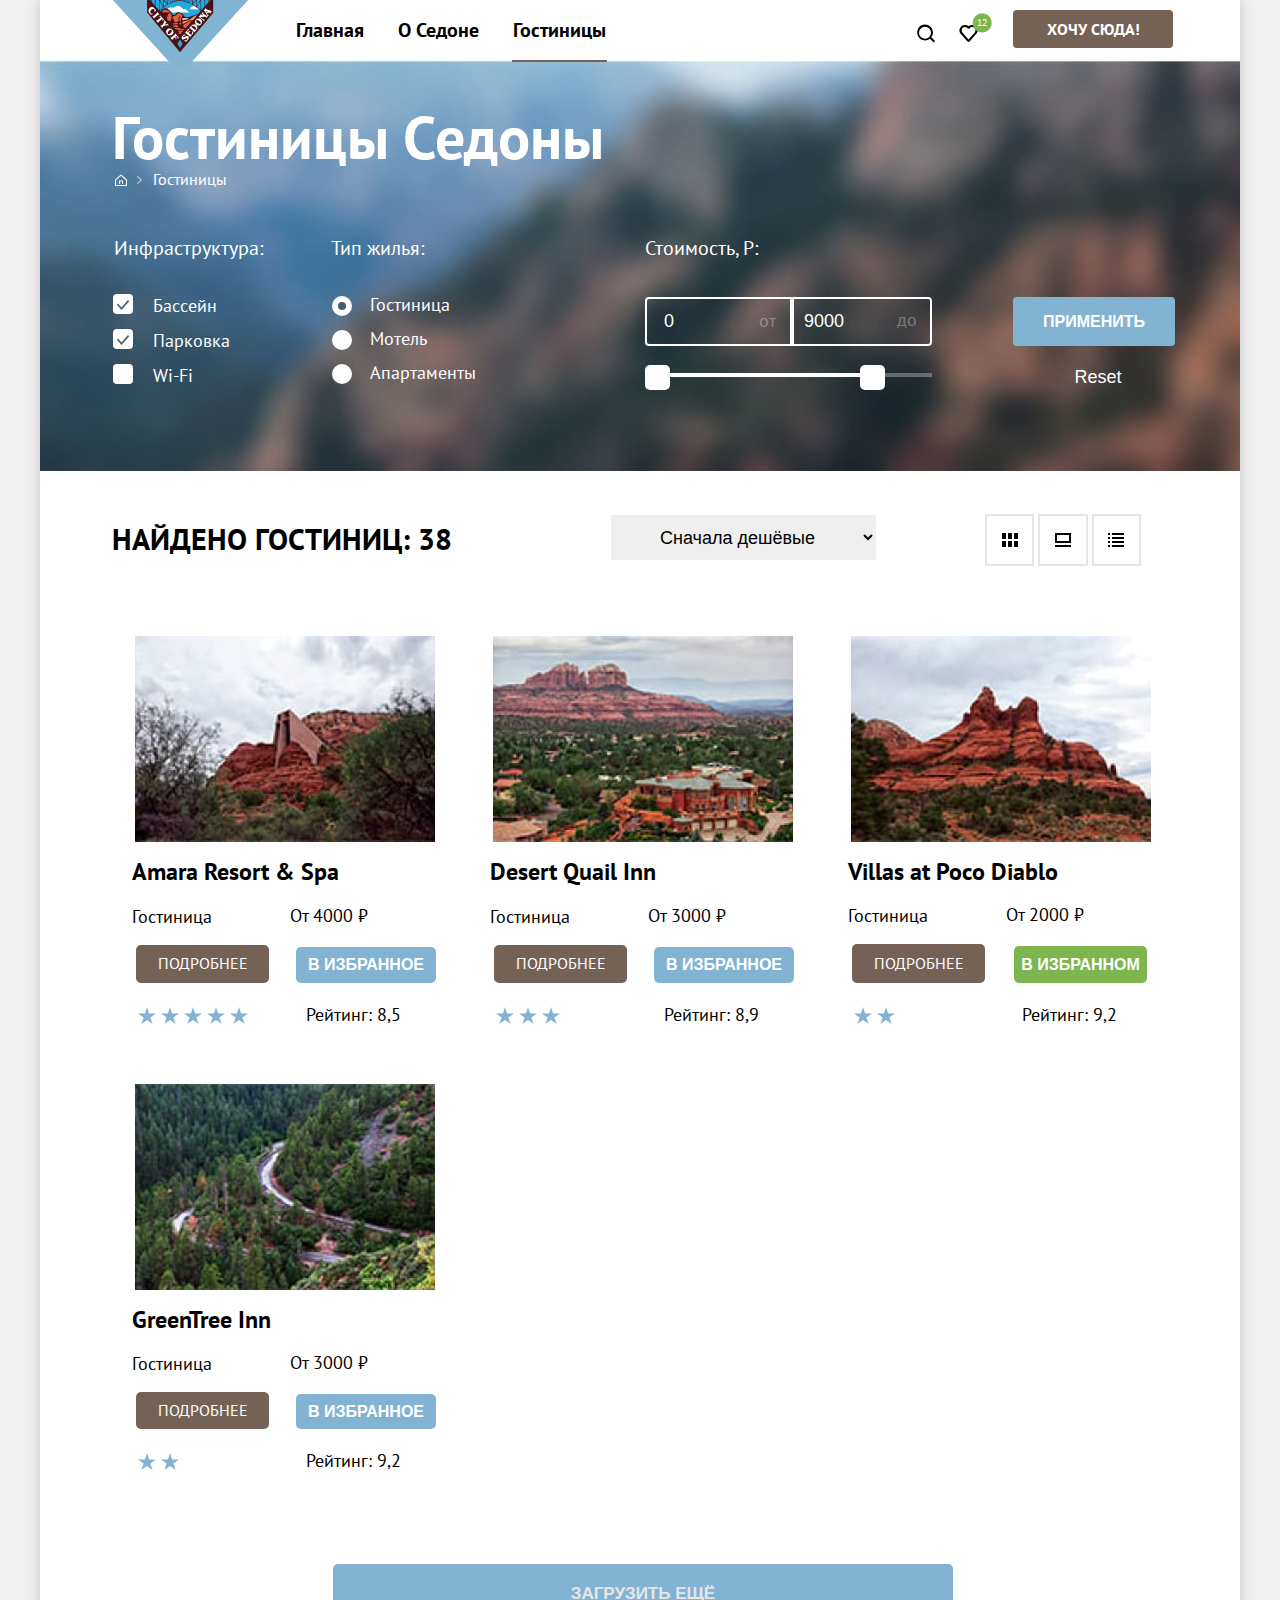
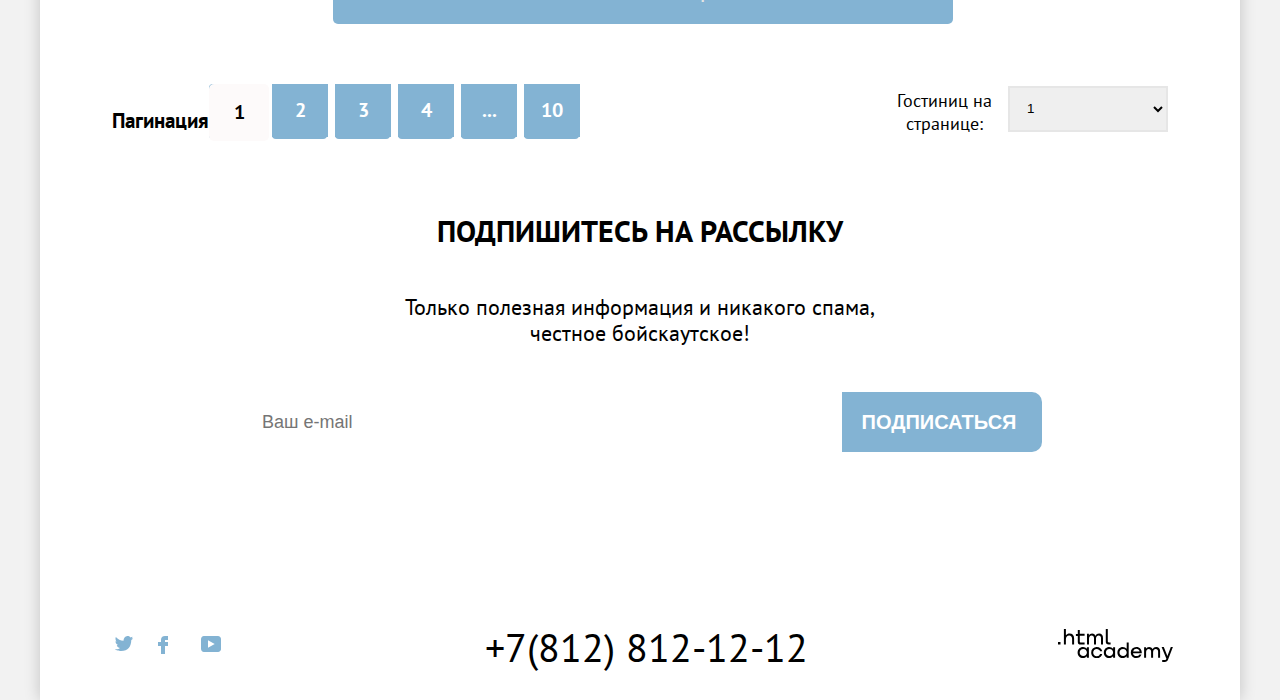
==== catalog.html @ 468e7a57 "Подготовка к здаче" ====
<!DOCTYPE html>
<html lang="ru">
    <head>
        <meta charset="utf-8">
        <title>
            Город Sedona
        </title>
        <link rel="stylesheet" href="./styles/styles.css">
        <link rel="shortcut icon" type="image/png" href="favicon.svg"/>
    </head>
<body>
    <div class="wrapper shadow-wrapper"> 
    
        <header class="page-header">
            <nav class="navigation">
  
                <a class="navigation-logo-link" href="index.html">  
                <img class="navigation-logo-sedona" src="./images/logo-sedona.svg" width="139" height="70" alt="Логотип города Седона" >   
                 </a>
   

                <ul class="navigation-list">
                    <li class="navigation-item ">
                        <a class="navigation-link " href="index.html">Главная</a>
                    </li> 
                    <li class="navigation-item ">  
                         <a class="navigation-link" href="about-sedona.html">О Седоне</a>
                    </li>
                     <li class="navigation-item">
                            <a class="navigation-link current-link" >Гостиницы</a>
                    </li>
                    
                </ul>
                <ul class="navigation-list user-list">
                    <li class="navigation-item user-item">
                        <a class="navigation-link user-link" href="#"><span class="visually-hidden">Поиск</span> <svg class="navigation-icon" width="20" height="19" fill="none" xmlns="http://www.w3.org/2000/svg"><path d="m19 17-3.7-3.7A8 8 0 0 0 17 8.4a8 8 0 0 0-8-8 8 8 0 1 0 5 14.4l3.6 3.8L19 17ZM9 14.7a6 6 0 0 1-6-6 6 6 0 0 1 12 0 6 6 0 0 1-6 6Z" /></svg></a>
                     </li>
                     <li class="navigation-item user-item">
                         <a class="navigation-link user-link" href="#"><span class="visually-hidden">Лайки</span><svg class="navigation-icon" width="19" height="17" fill="none" xmlns="http://www.w3.org/2000/svg"><path d="M9.4 17a1 1 0 0 1-.8-.4l-7-7.9A5.4 5.4 0 0 1 6 0c1.3 0 2.5.5 3.5 1.3C10.5.5 12 0 13.1 0c3 0 5.5 2.4 5.5 5.4 0 1.3-.5 2.5-1.3 3.4l-7 7.9c-.3.2-.5.3-.9.3Zm-6-9.5 6.1 6.9 6.3-7c.5-.5.7-1.2.7-2 0-1.8-1.5-3.3-3.3-3.3-1 0-2 .5-2.8 1.3-.3.3-.6.4-.9.4-.3 0-.6-.2-.8-.4A3.7 3.7 0 0 0 6 2.1a3.3 3.3 0 0 0-3.3 3.3c0 .9.3 1.6.7 2.1Z" /></svg> 
                         <sup class="likes-circle">12</sup></a>
                      </li>
                        <li class="navigation-item user-item">
                        <a class="navigation-link button-header" href="">ХОЧУ СЮДА!</a>
                      </li>
            </ul>
        </nav>
    </header> 
            <main class="main-inner"> 
                                   
<header class="inner-header">
            <div class="catalog-wrapper">
                    <h2 class="hotels-sedona-title">
                            Гостиницы Седоны
                        </h2>  
                        <ul class="breadcrumps">
                                <li class="breadcrumps-item" tabindex="1">
                                    <a class="breadcrumps-home" href="index.html"><svg width="12" height="12" viewBox="0 0 12 12" fill="none" xmlns="http://www.w3.org/2000/svg">
                                        <path d="M6 0.300049L0 5.80005V12H12V5.80005L6 0.300049ZM11 11H1V6.20005L6 1.70005L11 6.20005V11Z" fill="white"/>
                                        <path d="M4 10H5V7.5H7V10H8V6.5H4V10Z" fill="white"/>
                                        </svg>
                                        <span class="arrow"></span>
                                    </a> 
                                    
                                </li> 

                                <li class="breadcrumps-item" tabindex="1">
                                    <a class="breadcrumps-link">Гостиницы</a> 
                                    <span class="arrow"></span>   
                                 </li>
                        </ul>
                         <form class="hotels-filter" action="https://echo.htmlacademy.ru/" method="get">
                            <fieldset class="hotels-filter-group">   
                                 <legend class="filter-infrastructure"> Инфраструктура:</legend>   
                                    <ul class="services-list-1">                     
                                         <li class="services-item">                           
                                            <label class="infrastructure">
                                                <input class="visually-hidden control-input" type="checkbox" name="pool" checked>
                                                <span class="control-mark" tabindex="1"></span>
                                                <span class="hotel-type-group" >Бассейн</span> 
                                            </label>
                                        </li>
                                        <li class="services-item">
                                            <label class="infrastructure">
                                                 <input class="visually-hidden control-input" type="checkbox" name="parking"  checked>
                                                 <span class="control-mark" tabindex="1"></span>
                                                 <span class="hotel-type-group">Парковка</span> 
                                            </label>
                                        </li>
                                        <li class="services-item">
                                            <label class="infrastructure">
                                                 <input class="visually-hidden control-input" type="checkbox" name="internet ">
                                                 <span class="control-mark" tabindex="1"></span>
                                                 <span class="hotel-type-group">Wi-Fi</span>  
                                            </label>
                                        </li>
                                    </ul>
                            </fieldset>  
                            <fieldset class="hotels-filter-group radio-filters-group"> 
                                <legend class="filter-infrastructure radio-infrastukture">
                                        Тип жилья:
                                </legend> 
                                    <ul class="services-list-1">  
                                        <li class="services-item radio-item">
                                            <label class="infrastructure">
                                                <input class="visually-hidden control-input" type="radio" name="hotels" value="hotel" checked>
                                                <span class="control-mark-radio" tabindex="0"></span>
                                                <span class="hotel-type-group radio-group">Гостиница</span> 
                                            </label>
                                        </li>
                                        <li class="services-item radio-item">
                                            <label class="infrastructure">
                                                <input class="visually-hidden control-input" type="radio" name="hotels" value="motel">
                                                <span class="control-mark-radio" tabindex="0"></span>
                                                <span class="hotel-type-group radio-group">Мотель</span>  
                                            </label>
                                        </li>
                                        <li class="services-item radio-item">
                                            <label class="infrastructure">
                                                <input class="visually-hidden control-input" type="radio" name="hotels" value="appartment">
                                                <span class="control-mark-radio" tabindex="0"></span>
                                                <span class="hotel-type-group radio-group">Апартаменты</span> 
                                            </label>
                                        </li>
                    
                                    </ul>
                            </fieldset>        
                            <fieldset class="hotels-filter-group hotels-filter-group-2">
                                <legend class="filter-infrastructure price-filter">Стоимость, Р:</legend> 
                                <div class="range">  
                                <span class="place-min">от</span>
                                <div class="range-wrapper-inputs">
                                  <label class="catalog-filter-label">
                                     <input class="range-input min-range" type="number" value="0" name="min-price">      
                                  </label>
                                  <label class="catalog-filter-label">
                                    <input class="range-input max-range" type="number" value="9000" name="max-price" >
                                    <span class="place-max">до</span>
                                </label>
                                </div>
                                 <div class="range-scale">
                                <div class="range-bar">
                                  <button class="range-toggle toggle-min">   
                                  </button>
                                  <button class="range-toggle toggle-max">       
                                    </button>
                                </div>
                              </div> 
                            </div>
                             </fieldset>  
                                <div class="service-buttons">       
                                    <input class="form-button" type="button" value="Применить" >
                                    <input class="reset-button"  type="reset">
                                </div>
                        </form>
</header> 
<div class="catalog-wrapper">             
                    <section class="hotels-list"> 
                        <h2 class="visually-hidden">Список гостиниц Седоны</h2>              
                    <div class="hotels-searching">
                              <p class="searching-resulst"> Найдено гостиниц: 38</p>  
                    </div>
                        <div class="hotels-price-selector">
                        <select class="price-selector" >
                        <option value="price cheap">Сначала дешёвые</option>
                        <option value="price popular">Сначала популярные</option>
                        <option value="price expensive">Сначала дорогие</option>
                         </select>
                        </div>
                        
                         <ul class="hotels-icon">
                        <li class="searching-buttons-hotels hotels-cards-position"><a href="#" class="hotels-search-links">
                            <svg class="svg-hotels" width="16" height="14" fill="none" xmlns="http://www.w3.org/2000/svg"><path d="M4 0H0v6h4V0ZM16 0h-4v6h4V0ZM10 0H6v6h4V0ZM4 8H0v6h4V8ZM16 8h-4v6h4V8ZM10 8H6v6h4V8Z" fill="#000"/></svg>
                            <span class="visually-hidden">Показать список</span>
                        </a>
                    </li>
                    <li class="searching-buttons-hotels hotels-cards-position">
                        <a class="hotels-search-links" href="#">
                            <svg class="svg-hotels" width="16" height="14" fill="none" xmlns="http://www.w3.org/2000/svg"><path d="M16 12H0v2h16v-2ZM14 2v6H2V2h12Zm2-2H0v10h16V0Z" fill="#000"/></svg>
                            <span class="visually-hidden">Показать список</span>
                        </a>
                    </li>
                    <li class="searching-buttons-hotels hotels-cards-position">
                        <a class="hotels-search-links" href="#">
                            <svg class="svg-hotels"  width="16" height="14" fill="none" xmlns="http://www.w3.org/2000/svg"><path d="M2 0H0v2h2V0ZM16 0H4v2h12V0ZM2 4H0v2h2V4ZM16 4H4v2h12V4ZM2 8H0v2h2V8ZM16 8H4v2h12V8ZM2 12H0v2h2v-2ZM16 12H4v2h12v-2Z" fill="#000" /></svg>  
                            <span class="visually-hidden">Показать карточки</span>
                        </a>
                    </li>
                    </ul>
               
                </section>
            
                          <!--КАРТОЧКИ ГОСТИНИЦ-->
                        <section class="catalog-hotels">
                            <ul class="catalog-cards">
                                <li class="housing-card-item"> <a class="housing-card-link" href="hotel.html">
                                        <img class="house-card-image" src="./images/AmaraResort.jpg" alt="Местность Amara Resort." width="300" height="206">
                                        <h3 class="house-card-title">Amara Resort & Spa</h3> </a>       
                                        <p class="hotel-item">Гостиница </p>
                                        <p class="hotel-price">От 4000 ₽</p>
                                    
                                        <a class="buttons buttons-warm hotels-button" href="#">Подробнее</a>
                                        <button class="buttons button-coldlight card-buttons" name="buton"><span class="active-button">В избранное</span></button>
                                      
                                                               
                                        <div class="star-block">
                                            <img class="stars" src="images/Star.svg" alt="рейтинг">
                                            <img class="stars" src="images/Star.svg" alt="рейтинг">
                                            <img class="stars" src="images/Star.svg" alt="рейтинг">
                                            <img class="stars" src="images/Star.svg" alt="рейтинг">
                                            <img class="stars" src="images/Star.svg" alt="рейтинг">
                                        </div>                                   
                                        <p class="hotel-reit">Рейтинг: 8,5</p> 
                                    
                                </li>                  
                                <li class="housing-card-item"> <a class="housing-card-link" href="hotel.html">
                                        <img class="house-card-image" src="./images/DesertQualiInn.jpg" alt="Ранорамный вид Desert Quali Inn." width="300" height="206">
                                        <h3 class="house-card-title">Desert Quail Inn</h3> </a>           
                                        
                                        <p class="hotel-item">Гостиница </p>
                                        <p class="hotel-price">От 3000 ₽</p>
                                    
                                        <a class="buttons buttons-warm hotels-button" href="#">Подробнее</a>
                                        <button class="buttons button-coldlight card-buttons" name="buton"><span class="active-button">В избранное</span></button>
                                                    
                                    
                                    <div class="star-block">
                                        <img class="stars" src="images/Star.svg" alt="рейтинг">
                                        <img class="stars" src="images/Star.svg" alt="рейтинг">
                                        <img class="stars" src="images/Star.svg" alt="рейтинг"> 
                                    </div>                    
                                    <p class="hotel-reit">Рейтинг: 8,9</p> 
                                                                        
                                </li>                 
                                <li class="housing-card-item"> <a class="housing-card-link" href="hotel.html">
                                        <img class="house-card-image" src="./images/VillasatPocoDiablo.jpg" alt="Фото Villas at Poco Diablo." width="300" height="206">
                                        <h3 class="house-card-title">Villas at Poco Diablo</h3>   </a>                
                                        <p class="hotel-item">Гостиница </p>
                                        <p class="hotel-price">От 2000 ₽</p>
                                    
                                        <a class="buttons buttons-warm hotels-button" href="#">Подробнее</a>
                                        <button class="buttons green-buttos" name="buton"><span class="active-button">В избранном</span></button>
                                                
                                    <div class="star-block">
                                    
                                        <img class="stars" src="images/Star.svg" alt="рейтинг">
                                        <img class="stars" src="images/Star.svg" alt="рейтинг"> 
                                    </div>
                                           <p class="hotel-reit">Рейтинг: 9,2</p> 
                                    
                                </li>
                                <li class="housing-card-item"> <a class="housing-card-link" href="hotel.html">
                                    <img class="house-card-image" src="./images/GreenTreeInn.jpg" alt="Фото Villas at Poco Diablo." width="300" height="206">
                                    <h3 class="house-card-title">GreenTree Inn</h3>   </a>                
                                    <p class="hotel-item">Гостиница </p>
                                        <p class="hotel-price">От 3000 ₽</p>
                                
                                    <a class="buttons buttons-warm hotels-button" href="#">Подробнее</a>
                                    <button class="buttons button-coldlight card-buttons" name="buton"><span class="active-button">В избранное</span></button>
                                            
                               
                                <div class="star-block">
                                    <img class="stars" src="images/Star.svg" alt="рейтинг">
                                    <img class="stars" src="images/Star.svg" alt="рейтинг"> 
                                </div>
                                <p class="hotel-reit">Рейтинг: 9,2</p> 
                               
                            </li>
                                
                            </ul>               
                                    <button class="button-coldlight buttons pagination-show-more" type="button">ЗАГРУЗИТЬ ЕЩЁ</button>
                        </section> 
            
                            <section class="paginnation-item ">
                               <h3 class="visually hidden">Пагинация</h3> 
                                <ul class="pagination-pages">
                                    
                                    <li class="pagination-item">
                                        <a class="pagination-link  buttons pagination-current"><span class="pagination-numbers">1</span></a>
                                    </li>
                                    <li class="pagination-item">
                                        <a class="buttons pagination-buttons pagination-link" href="#"><span class="pagination-numbers">2</span></a>
                                    </li>
                                    <li class="pagination-item">
                                        <a class=" buttons pagination-buttons pagination-link" href="#"><span class="pagination-numbers">3</span></a>
                                    </li>
                                    <li class="pagination-item">
                                        <a class=" buttons pagination-buttons pagination-link" href="#"><span class="pagination-numbers">4</span></a>
                                    </li>
                                    <li class="pagination-item">
                                        <a class=" buttons pagination-buttons pagination-link" href="#"><span class="pagination-numbers">...</span></a>
                                    </li>
                                   
                                    <li class="pagination-item">
                                        <a class=" buttons pagination-buttons pagination-link" href="#"><span class="pagination-numbers">10</span></a>
                                    </li>
        
                                </ul> 
                           
                                <div class="pagenations-hotels-onpage ">
                                    <p class="pagenation-hotels-list">Гостиниц на странице:</p>
                                </div>
                                <div class="pagination-options">
                                    <select class="pagination-hotels">
                                        <option>1</option>
                                        <option>2</option>
                                        <option>3</option>
                                        <option>4</option>
                                    </select>
                                </div>
                            
                            </section>        
                            <section class="second-sub">
                                <h3 class="visually-hidden">Переключатель страниц</h3>
                                <p class="second-sub-title">ПОДПИШИТЕСЬ НА РАССЫЛКУ</p>
                                <p class="sedona-description-info">Только полезная информация и никакого спама,<br>честное бойскаутское!</p>
                                <form class="subscribtion-form" action="https://echo.htmlacademy.ru/" method="post">
                                <input class="mail-form" type="email" placeholder="Ваш e-mail" required>
                                <input class="  button-coldlight subscribe-button" type="submit" value="Подписаться">
                                </form>
                            </section>
</div>                
</main>
 <footer class="page-footer">
                <ul class="social-list">
                    <li class="social-item">
                        <a class="social-link" href="https://twitter.com/htmlacademy">
                            <svg class="social" width="18" height="15" fill="none" xmlns="http://www.w3.org/2000/svg"><path d="M11.6.2c1.8-.5 3.2.3 3.8 1.2l2.1-.7c0 .9-.6 1.5-.9 1.8.7.1 1.4-.6 1.4-.6a3 3 0 0 1-1.7 2C16.1 10.7 13 15.1 5.7 15h-.5c-.4 0-4.4-.5-5.2-1.9 2.4.2 4.1-.4 5-1.2-1-.3-2.9-.4-3.2-2.9.4.1.6.2 1.3.1C1.8 8.3.4 7.5.5 5.3c.3.3 1.1.5 1.4.5C1.1 5.6-.2 2.5.9.9a11 11 0 0 0 7.6 3.8C8.7 2.3 9.7.8 11.6.2Z" /></svg>
                         </a>
                    </li>
                    <li class="social-item"> 
                        <a class="social-link" href="https://www.facebook.com/htmlacademy">
                            <svg class="social" width="10" height="18" fill="none" xmlns="http://www.w3.org/2000/svg"><path d="M7 0a4 4 0 0 0-4 4v2H0v4h3v8h4v-8h3V6H7V4h3V0H7Z" /></svg>
                        </a>
                    </li>
                    <li class="social-item">
                        <a class="social-link" href="https://www.youtube.com/htmlacademy">
                            <svg class="social" width="20" height="16" fill="none" xmlns="http://www.w3.org/2000/svg"><g clip-path="url(#a)"><path d="M17 0H2.9C1.2 0 0 1.5 0 3.2v9.5C0 14.5 1.2 16 2.9 16h14.3c1.5 0 2.9-1.5 2.9-3.2V3.2C19.9 1.5 18.7 0 17 0ZM7 11.8V4.2L13.7 8 7 11.8Z" /></g><defs><clipPath id="a"><path fill="#fff" d="M0 0h20v16H0z"/></clipPath></defs></svg>
                        </a>
                    </li>
                    </ul> 
                <h2 class="phone"><a class="phone" href="tel:7(812)8121212" >+7(812) 812-12-12</a></h2>
                <p class="logo-acadamy" tabindex="0"><svg class="htmlAcademy-logo" width="115" height="34" fill="none" xmlns="http://www.w3.org/2000/svg"><path d="M0 12.9v2.6h2.5v-2.6H0ZM11.6 4.5c-1.6 0-2.8.7-3.6 1.7h-.1V0h-2v15.5h2v-5.3c0-2.1 1.3-3.6 3.3-3.6 1.8 0 2.9 1.4 2.9 3.2v5.7h2V9.4c.1-3-1.8-4.9-4.5-4.9ZM26.6 4.8h-4.8V1.1h-2v3.8h-1.9v2h1.9v6c0 1.7 1 2.7 2.7 2.7h4.1v-2h-3.7c-.7 0-1.1-.4-1.1-1.1V6.8h4.8v-2ZM41.1 4.6c-1.6 0-2.9.8-3.5 2.1h-.1a3.7 3.7 0 0 0-3.4-2.1c-1.4 0-2.5.8-3.1 1.8h-.1V4.8H29v10.6h2V10c0-2 1-3.5 2.6-3.5 1.5 0 2.4 1 2.4 2.6v6.3h2V9.8c0-2.4 1.4-3.3 2.6-3.3 1.5 0 2.4 1 2.4 2.6v6.3h2V8.9c.1-2.5-1.4-4.3-3.9-4.3ZM47.8 12.7c0 1.7 1 2.7 2.8 2.7h2v-2h-1.7c-.7 0-1.1-.4-1.1-1.1V0h-2v12.7ZM28.9 19.7a4.9 4.9 0 0 0-3.9-1.8c-3.1 0-5.4 2.3-5.4 5.6s2.3 5.6 5.4 5.6c1.8 0 3-.8 3.8-1.9h.1v1.6h2V18.2h-2v1.5Zm-3.6 7.4a3.5 3.5 0 0 1-3.6-3.6c0-2 1.4-3.6 3.6-3.6s3.6 1.6 3.6 3.6c0 1.9-1.4 3.6-3.6 3.6ZM44.2 22c-.5-2.4-2.6-4.1-5.4-4.1a5.4 5.4 0 0 0-5.6 5.6c0 3.1 2.2 5.6 5.6 5.6 2.8 0 4.9-1.8 5.4-4.2h-2.1a3.4 3.4 0 0 1-3.3 2.3 3.5 3.5 0 0 1-3.6-3.6c0-2 1.4-3.6 3.6-3.6 1.6 0 2.8 1 3.3 2.2h2.1V22ZM55.1 19.7a4.9 4.9 0 0 0-3.9-1.8c-3.1 0-5.4 2.3-5.4 5.6s2.3 5.6 5.4 5.6c1.8 0 3-.8 3.8-1.9h.1v1.6h2V18.2h-2v1.5Zm-3.6 7.4a3.5 3.5 0 0 1-3.6-3.6c0-2 1.4-3.6 3.6-3.6s3.6 1.6 3.6 3.6c0 1.9-1.5 3.6-3.6 3.6ZM68.7 19.8a5 5 0 0 0-3.9-1.9c-3.1 0-5.4 2.3-5.4 5.6s2.2 5.6 5.4 5.6c1.7 0 3-.8 3.8-1.8h.1v1.5h2V13.4h-2v6.4Zm-3.6 7.3a3.5 3.5 0 0 1-3.6-3.6c0-2 1.4-3.6 3.6-3.6s3.6 1.6 3.6 3.6c-.1 2-1.5 3.6-3.6 3.6ZM78.3 17.9a5.4 5.4 0 0 0-5.5 5.6c0 3 2.1 5.6 5.5 5.6 2.5 0 4.5-1.3 5.2-3.6h-2.1c-.5 1-1.6 1.6-3 1.6-1.9 0-3.3-1.3-3.4-2.9h8.8c.2-3.6-2-6.3-5.5-6.3Zm0 1.9c1.7 0 3 1 3.3 2.6h-6.5a3.2 3.2 0 0 1 3.2-2.6ZM98.2 17.9a4 4 0 0 0-3.6 2h-.1c-.6-1.2-1.8-2-3.4-2-1.4 0-2.5.7-3.1 1.8v-1.5h-1.9v10.6h2v-5.4c0-2 1-3.4 2.6-3.5 1.5 0 2.4 1 2.4 2.6v6.3h2v-5.6c0-2.4 1.4-3.3 2.6-3.3 1.5 0 2.4 1 2.4 2.6v6.3h2v-6.5c.1-2.6-1.4-4.4-3.9-4.4ZM109.4 27l-3.6-8.9h-2.2l4.8 11.6c-.3.9-.7 1.2-1.7 1.2h-2.5v2h2.5c1.8 0 2.8-.8 3.5-2.6l4.7-12.2h-2.1l-3.4 8.9Z" /></svg>
                </p>
            </footer>
        </div> 
</body>   
    
</html>
---- styles/styles.css ----
@font-face {
  font-family: "PT Sans";
  font-style: normal;
  font-weight: 400;
  src: url("../fonts/ptsans-400.woff2") format("woff2");
  font-display: swap;
}
@font-face {
  font-family: "PT Sans";
  font-style: normal;
  font-weight: 700;
  src: url("../fonts/ptsans-700.woff2") format("woff2");
  font-display: swap;
}
html {
  height: 100%;
}

body {
  min-width: 1280px;
  display: flex;
  flex-direction: column;
  margin: 0 auto;
  height: 100%;
  font-family: "PT Sans", sans-serif;
  font-style: 400;
  font-size: 18px;
  line-height: 21px;
  text-align: center;
  background-color: #f2f2f2;
}
.visually-hidden {
  position: absolute;
  width: 1px;
  height: 1px;
  margin: -1px;
  padding: 0;
  border: 0;
  clip: rect(0 0 0 0);
  overflow: hidden;
}
.wrapper {
  display: flex;
  max-width: 1200px;
  flex-direction: column;
  margin: 0 auto;
  background-color: #ffffff;
}
.shadow-wrapper {
  box-shadow: 0px 0px 15px rgba(0, 0, 0, 0.2);
}
.index-main {
  flex-grow: 1;
}
.page-header li {
  list-style-type: none;
}
/*========================ШАПКА==============================================*/
.navigation {
  margin: 0;
  padding: 0;
  display: flex;
  font-weight: 700;
  font-size: 20px;
  line-height: 26px;
}

.navigation-list {
  display: flex;
  flex-wrap: wrap;
  margin: 0;
  width: 450px;
  margin-left: 239px;
  padding: 0;
}
.navigation-item {
  margin: 0;
  padding: 0;
  font-weight: 700;
  font-size: 20px;
  line-height: 20px;
}
.navigation-logo-link {
  position: absolute;
  width: 139px;
  margin-left: 0px;
  transform: translate(71px, 3px);
}
.navigation-logo-sedona {
  position: absolute;
  top: -5px;
  left: 0px;
}
.navigation-link {
  position: relative;
  display: block;
  margin: auto;
  color: #000000;
  text-decoration: none;
  padding: 20px 17px 20px 17px;
}
.navigation-link:hover {
  color: #756257;
  border: none;
}
.navigation-link:focus {
  outline: 3px solid #83b3d3;
  border-radius: 4px;
}
.navigation-link:active {
  opacity: 0.3;
}
.user-list {
  width: 310px;
  margin: 0;
  padding: 0;
  margin-left: 180px;
}
.user-item {
  position: relative;
  width: 42px;
}
.user-item:last-child {
  width: 160px;
  padding: 10px 0px 10px 20px;
}
.user-link {
  position: absolute;
  margin: auto;
  line-height: 22px;
  font-weight: 700;
  text-align: center;
  text-decoration: none;
  text-transform: uppercase;
}

.button-header {
  width: 160px;
  padding: 9px 0px;
  margin: 0;
  font-size: 16px;
  line-height: 20px;
  color: rgb(255, 255, 255);
  background-color: #756257;
  border-radius: 4px;
}
.navigation-icon {
  position: absolute;
  top: 26px;
  right: 0;
  bottom: 0;
  left: 0;
  margin: auto;
  fill: #000;
}
.current-link::before {
  position: absolute;
  top: 60px;
  right: 16px;
  left: 16px;
  height: 0px;
  border: 1px solid #756257;
  background-color: #0e0d0c;
  content: "";
}
.button-header:hover {
  color: rgb(255, 255, 255);
  background-color: #615048;
}
.button-header:focus {
  outline: 3px solid #83b3d3;
}
.button-header:active {
  background-color: #615048;
  color: rgba(255, 255, 255, 0.3);
  outline: none;
}
.likes-circle {
  width: 20px;
  height: 20px;
  background-image: url(../images/green-circle.png);
  background-repeat: no-repeat;
  font-size: 10px;
  line-height: 20px;
  font-weight: 400;
  text-align: center;
  color: rgb(255, 255, 255);
  padding: 0;
  margin: 0;
  position: absolute;
  transform: translate(4px, -7px);
}
.navigation-link sup:active {
  opacity: 0.3;
}
.buttons {
  display: flex;
  flex-direction: row;
  align-items: center;
  justify-content: center;
  width: 133px;
  min-height: 37px;
  border-radius: 5px;
  text-decoration: none;
  font-size: 16px;
  line-height: 21px;
  text-transform: uppercase;
  color: rgb(255, 255, 255);
}
.navigation-link:hover .navigation-icon {
  fill: #756257;
}
.navigation-link:active .navigation-icon {
  fill: #756257;
  opacity: 0.3;
}
.buttons:focus {
  outline: 3px solid #83b3d3;
}
.buttons:active {
  background-color: #615048;
  color: rgba(255, 255, 255, 0.3);
  border: none;
}
.buttons-warm {
  background-color: #756257;
}
.button-coldlight {
  border: none;
  background-color: rgba(131, 179, 211, 1);
  color: rgb(0, 0, 0);
}
.button-coldlight:hover {
  background-color: #68a2ca;
}
.button-coldlight:focus {
  border: 3px solid #756257;
  padding: 3px;
}
.cold-light {
  background-color: rgba(131, 179, 211, 0.12);
}
.cold-light12 {
  background-color: rgba(131, 179, 211, 0.2);
}
/*             СТИЛИЗАЦИЯ HEADER                                                */

/*                     СТИЛИЗАЦИЯ MAIN                                       */
/*                   Вступительная картинка WELCOME SEDONA                                            */
.main-logo {
  margin: 0;
  padding: 0;
  height: 485px;
  background: rgb(226, 200, 200);
  background-image: url(../images/background-index.jpg);
  margin-bottom: 65px;
}
.main-logo-title {
  margin: 0;
  padding: 0;
}
.title-logo-sedona {
  padding-top: 55px;
  padding-bottom: 21px;
}

/*             НЕБОЛЬШОЕ ОПИСАНИЕ ГОРОДА                               */
.sedona-description-title {
  min-height: 282px;
  font-size: 30px;
  line-height: 36px;
  text-transform: uppercase;
  font-weight: 700;
  margin-bottom: 40px;
}
/*                      ПРИЧИНЫ ПОЕЗДКИ В ГОРОД(ТЕСТОВОЕ)                 */
.sedona-description-benefits {
  font-size: 22px;
  text-transform: none;
  font-weight: 400;
  margin-bottom: 86px;
}
/*                     РАЗБИВКА НА БЛОКИ(ПРИЧИНЫ ПОЕЗДКИ В СЕДОНУ)     */
.couses {
  height: auto;
}
.sedona-couses {
  display: flex;

  width: 100%;
  margin: 0;
  padding: 0;
  display: flex;
}

/*              Первое декорирование                        */
.sedona-city-couses {
  margin-right: 0;
  width: 100%;
  background-color: #83b3d3;
  background-repeat: no-repeat;
}
.photo-sedona {
  width: 100%;
  height: 384px;
  margin: 0;
  padding: 0;
}
.sedona-city {
  margin: 0;
  padding: 0;
}
/*                       Текстовые вставки N1                            */
.suggestions {
  display: flex;
  justify-content: space-between;
  min-height: 384px;
  margin: 0;
  padding: 0;
}
.suggestions-item {
  width: 400px;
  margin: 0 auto;
  padding: 184px 75px 79px 75px;
  text-decoration: none;
  list-style-type: none;
}
.house-item {
  background-image: url(../images/image-house.svg);
  background-repeat: no-repeat;
  background-position-x: 163px;
  background-position-y: 89px;
}
.food-item {
  background-image: url(../images/image-food.svg);
  background-repeat: no-repeat;
  background-position-x: 163px;
  background-position-y: 89px;
}
.gifts-item {
  background-image: url(../images/image-gifts.svg);
  background-repeat: no-repeat;
  background-position-x: 163px;
  background-position-y: 89px;
}
.suggestions-item-2 {
  padding: 96px 75px 108px 76px;
  margin: 0;
  line-height: px;
}

.sedona-couses-title {
  font-size: 24px;
  line-height: 28px;
  color: rgb(255, 255, 255);
  margin-top: 97px;
  margin-bottom: 30px;
  font-weight: 700;
  text-transform: uppercase;
}

.description-true {
  font-size: 18px;
  line-height: 21px;
  color: rgb(255, 255, 255);
  margin-bottom: 30px;
  font-weight: 400;
}
/*                           Первый список                            */
.first-list {
  margin: 0 auto;
}

.suggestions-image {
  margin: 0;
}
.big-suggestions {
  font-size: 24px;
  line-height: 28px;
  opacity: 10;
  font-weight: 700;
  margin: 0;
  margin-bottom: 18px;
  text-transform: uppercase;
}
.big-suggestions-2 {
  padding: top 0;
}

.suggest-description {
  size: 18px;
  line-height: 21px;
  font-weight: 400;
  margin: 0;
  margin-bottom: 30px;
}
.suggest-description-2 {
  margin-top: 50px;
  color: #e5e5e5;
}
.suggest-description:nth-child(3n) {
  margin-right: 0;
  margin-top: 20px;
}
.second-list {
  margin-bottom: 91px;
}
.deskription-2 {
  margin-top: 30px;
  margin-bottom: 35x;
}
/*                 ПОИСК ОТЕЛЕЙ                    */

.searching {
  margin: 0 auto;
  margin-bottom: 105px;
}
.searching-hotel-sedona {
  margin-top: 0px;
  font-size: 30px;
  line-height: 36px;
  text-transform: uppercase;
  font-weight: 700;
}

/*                 ПОДПИСКА НА РАССЫЛКУ                     */
.subscribtion {
  background: rgb(226, 200, 200);
  background-image: url(../images/background-subscribe.jpg);
  background-repeat: no-repeat;
  font-size: 30px;
  line-height: 36px;
  text-transform: uppercase;
  text-align: center;
  color: rgb(255, 255, 255);
  text-align: center;
}

.subscribe-main {
  font-size: 30px;
  font-weight: 700;
  line-height: 36px;

  padding-top: 94px;
}
.sedona-description-info {
  font-size: 22px;
  line-height: 26px;
  font-style: normal;
  text-transform: none;
  margin-bottom: 46px;
}
.searching-benefits {
  font-size: 22px;
  line-height: 26px;
  font-weight: 400;
  text-transform: none;
  margin-bottom: 66px;
}
.searching-button-index {
  min-width: 280px;
  min-height: 60px;
}
.button-search {
  margin: 0 auto;
  padding: 0;
  min-width: 575px;
  min-height: 60px;
  text-transform: uppercase;
  color: rgb(255, 255, 255);
  border-radius: 10px;
  padding: 18px 147px;
  margin-bottom: 93px;
  font-size: 20px;
  line-height: 36px;
  font-weight: 700;
  text-decoration: none;
  background-color: #756257;
}
.button-search:hover {
  background: #615048;
  border-radius: 10px;
}
.button-search:focus {
  background: #615048;
  border: 3px solid #83b3d3;
  border-radius: 10px;
}
.button-search:active {
  background: #615048;
  border-radius: 10px;
  color: rgba(255, 255, 255, 0.3);
}
.subscribtion-form-index {
  display: flex;
  margin: 0 auto;
  width: auto;
  padding-bottom: 100px;
  padding-left: 200px;
}
.subscribtion-form {
  display: flex;
  margin: 0 auto;
  width: auto;
  padding-left: 130px;
  margin-bottom: 140px;
}
.mail-form {
  border: none;
  border-top-left-radius: 10px;
  border-bottom-left-radius: 10px;
  width: 560px;
  padding: 10px 20px;
  font-size: 18px;
  line-height: 26px;
  font-weight: 400;
}
.mail-form:hover {
  background: #e6e6e6;
  outline: none;
  border: none;
}
.mail-form:focus {
  outline: 3px solid #83b3d3;
}

.mail-form:focus:invalid {
  border: 2px solid #ff5757;
  border-radius: 10px 0px 0px 10px;
}
.mail-form:disabled,
.mail-form:disabled:hover {
  background-color: #f2f2f2;
  opacity: 0.5;
}
.subscribe-button {
  width: 200px;
  height: 60px;
  border: none;
  padding-left: 0px;
  border-top-left-radius: 0px;
  border-bottom-left-radius: 0px;
  border-top-right-radius: 10px;
  border-bottom-right-radius: 10px;
  font-size: 20px;
  line-height: 26px;
  font-weight: 700;
  text-transform: uppercase;
  color: rgb(255, 255, 255);
}
.subscribe-button:hover {
  border: none;
}
.subscribe-button:focus {
  border: none;
  outline: 3px solid #756257;
  border-radius: 0px 10px 10px 0px;
}
.subscribe-button:active {
  border: none;
}

/*                 FOOTER                        */
.page-footer {
  display: flex;

  color: rgb(0, 0, 0);
}
.page-footer a {
  color: rgb(0, 0, 0);
}
.social-list {
  display: flex;
  flex-wrap: wrap;
  width: 300px;
  margin: 0;
  padding: 0;
  padding-left: 75px;
  list-style: none;
  align-items: center;
  margin-right: 60px;
}
.social-item {
  outline: none;
  width: 20px;
  height: 20px;
  margin-right: 23px;
}
.social-item:focus-within {
  outline: 3px solid #83b3d3;

  border-radius: 10px;
}
.social-item:nth-child(3n) {
  margin-right: 0;
}
.social {
  display: block;
  position: absolute;
  margin: 0;

  fill: #83b3d3;
}
.social:hover {
  fill: #68a2ca;
}

.phone {
  font-size: 40px;
  line-height: 40px;
  font-weight: 400;
  margin-top: 35px;
  margin-left: 5px;
  color: #000000;
  text-decoration: none;
  margin-right: 114px;
}
.phone:hover {
  color: #756257;
}
.phone:focus {
  color: #756257;
  outline: 3px solid #83b3d3;
  border-radius: 10px;
}
.phone:active {
  opacity: 0.3;
}
.logo-acadamy {
  width: 115px;
  height: 34px;
  margin-top: 19px;
  padding: 18px 22px;
}
.logo-acadamy:focus {
  outline: 3px solid #83b3d3;
  border-radius: 10px;
}
.htmlAcademy-logo {
  fill: rgb(0, 0, 0);
}
.htmlAcademy-logo:hover {
  fill: #756257;
}
.htmlAcademy-logo:active {
  opacity: 0.3;
}
/*====================CATALOG============================*/
.main-inner {
  flex-grow: 1;
}

.inner-header {
  display: flex;
  flex-direction: column;
  flex-wrap: wrap;
  background: rgb(226, 200, 200);
  background-image: url(../images/background-filters.jpg);
  background-repeat: no-repeat;
  background-size: cover;
  margin: 0 auto;
}
.catalog-wrapper {
  padding: 0px 72px;
}
.hotels-sedona-title {
  margin: 0;
  padding: 0;
  color: rgb(255, 255, 255);
  font-size: 60px;
  font-weight: 700;
  line-height: 63px;
  color: #ffffff;
  text-align: start;
  margin-top: 46px;
}
.breadcrumps {
  position: relative;
  display: flex;
  margin: 0;
  padding: 0;
  padding-left: 3px;
  align-items: center;
  text-decoration: none;
  width: 30px;
  margin-bottom: 48px;
}
.breadcrumps-item {
  display: block;
  list-style-type: none;
  margin-right: 26px;
}

.arrow {
  position: absolute;
  top: 7px;
  left: 25px;
  right: 0;
  bottom: 0;
  width: 5px;
  height: 8px;

  background-image: url(../images/svg-arrow-filters.svg);
  background-repeat: no-repeat;
}
.breadcrumps-item:after + .arrow {
  background-image: url(../images/svg-arrow-filters.svg);
}
.breadcrumps-home {
  display: block;
  margin: 0 auto;
  margin-right: 10px;
  margin: 0;
  padding: 0;
}
.breadcrumps-item:hover {
  opacity: 0.6;
}
.breadcrumps-item:focus {
  outline: 3px solid #83b3d3;
  box-sizing: border-box;
  border-radius: 4px;
}
.arrow {
  display: block;
  margin: 0 auto;
  margin-right: 10px;
  margin: 0;
  padding: 0;
}
.breadcrumps-link {
  text-decoration: none;
  color: rgb(255, 255, 255);
  display: block;
  font-size: 16px;
  font-weight: 400;
  font-size: 16px;
  line-height: 21px;
}
.breadcrumps-item:hover {
  opacity: 0.6;
}
.breadcrumps-item:focus {
  outline: 3px solid #83b3d3;
}
.breadcrumps-item:active {
  opacity: 0.3;
}
.hotels-filter {
  display: flex;
  margin-bottom: 55px;
}
.hotels-filter-group {
  text-align: start;
  margin: 0;
  padding: 0;
  border: none;
  margin-right: 64px;
}
.radio-filters-group {
  margin-right: 169px;
}
.hotels-filter-group-2 {
  margin-right: 61px;
}
.filter-infrastructure {
  align-items: 100px;
  font-size: 20px;
  font-weight: 700px;
  color: rgb(255, 255, 255);
  margin-bottom: 29px;
}
.radio-infrastrukture {
  padding-left: 9px;
}

.range-scale {
  position: relative;
  width: 287px;
  height: 4px;
  margin-top: 26px;
  background-color: rgb(255, 255, 255);
  background: rgba(255, 255, 255, 0.3);
  margin: 0;
  padding: 0;
}
.range-bar {
  position: absolute;
  width: 220px;
  height: 4px;
  background-color: rgb(255, 255, 255);
  margin: 0;
  padding: 0;
}
.range-toggle {
  position: absolute;
  width: 25px;
  left: 215px;
  height: 25px;
  background-color: rgb(255, 255, 255);
  border-radius: 5px;
  border: none;
}
.range-toggle:hover {
  border: none;
  background: #ffffff;
  box-shadow: 0px 4px 10px rgba(0, 0, 0, 0.25);
  border-radius: 5px;
}
.range-toggle:focus {
  border: none;
  background: #ffffff;
  outline: 3px solid #83b3d3;
  box-shadow: 0px 4px 10px rgba(0, 0, 0, 0.25);
  border-radius: 5px;
}
.range-toggle:active {
  background: #ffffff;
  border: 2px solid #83b3d3;
  box-shadow: 0px 7px 15px rgba(0, 0, 0, 0.4);
  border-radius: 5px;
}
.toggle-min {
  top: -8px;
  left: 0;
}
.toggle-max {
  top: -8px;
  right: -200px;
}
.range-wrapper-inputs {
  display: flex;
  margin: 0;
}
.price-filter {
  margin: 0;
  padding: 0;
  border: none;
  margin-bottom: 15px;
}
.range-input::-webkit-outer-spin-button,
.range-input::-webkit-inner-spin-button {
  appearance: none;
  margin: 0;
  padding: 0;
  border: none;
}
.range-input {
  background-color: transparent;
  width: 124px;
  height: 43px;
  font-size: 18px;
  line-height: 23px;
  font-weight: 400;
  border: 2px solid #ffffff;
  border-radius: 4px;
  color: rgb(255, 255, 255);
  padding-left: 10px;
}
.range-input:hover {
  border: 2px solid #ffffff;
  opacity: 0.6;
  border-radius: 4px 0px 0px 4px;
}
.range-input:focus {
  outline: 2px solid #ffffff;
  box-shadow: 0px 0px 0px 3px #81b3d2;
  border-radius: 4px 0px 0px 4px;
}
.range-input:active {
  background: #756257;
  border: 2px solid #ffffff;
  border-radius: 4px 0px 0px 4px;
}
.min-range {
  border-top-right-radius: 0px;
  border-bottom-right-radius: 0px;
  padding-left: 17px;
}
.max-range {
  border-top-left-radius: 0px;
  border-bottom-left-radius: 0px;
}
.catalog-filter-label {
  display: flex;
  margin: 0;
  padding: 0;
  margin-bottom: 27px;
}
.place-min {
  position: relative;
  width: 20px;
  height: 23px;
  font-size: 18px;
  line-height: 23px;
  color: rgb(255, 255, 255);
  opacity: 0.3;
  left: 114px;
  top: 35px;
  margin: 0;
  padding: 0;
}
.place-max {
  position: relative;
  font-size: 18px;
  line-height: 23px;
  color: rgb(255, 255, 255);
  opacity: 0.3;
  right: 35px;
  top: 11px;
}
.reset-button {
  border: none;
  background: transparent;
  background-color: transparent;
  color: rgb(255, 255, 255);
  font-size: 18px;
  line-height: 23px;
  font-weight: 400;
  padding-left: 14px;
}
.reset-button:hover {
  opacity: 0.6;
}
.reset-button:focus {
  outline: 3px solid #83b3d3;
  border-radius: 4px;
}
.reset-button:active {
  outline: none;
  opacity: 0.3;
}
.services-list-1 {
  display: flex;
  flex-direction: column;
  margin: 0;
  padding: 0;
  text-align: left;
  list-style-type: none;
  margin-bottom: 10px;
}
.services-list-2 {
  margin-left: 100px;
}
.infrastructure {
  position: relative;
  font-size: 18px;
  font-weight: 400;
  color: rgb(255, 255, 255);
  line-height: 34px;
}
.control-mark {
  position: absolute;
  width: 20px;
  height: 20px;
  top: 0px;
  left: 1px;
  background: rgb(255, 255, 255);
  border-radius: 4px;
}
.control-input[type="checkbox"]:checked + .control-mark::before {
  position: absolute;
  top: 6px;
  left: 4px;
  width: 12px;
  height: 10px;
  background-image: url(../images/svg-checked.svg);
  content: "";
}
.control-mark:hover {
  background: rgba(255, 255, 255, 0.6);
  border-radius: 4px;
}
.control-mark:focus {
  background: rgba(255, 255, 255, 0.6);
  outline: 3px solid #83b3d3;
  border-radius: 4px;
}
.control-mark-radio {
  position: absolute;
  width: 20px;
  height: 20px;
  top: 3px;
  left: 3px;
  background: rgb(255, 255, 255);
  border-radius: 4px;
  border-radius: 50%;
  margin-right: 10px;
  margin: 0;
  padding: 0;
}
.control-mark-radio:focus {
  background: #ffffff;
  outline: 3px solid #83b3d3;
  box-sizing: border-box;
}
.control-input[type="radio"]:checked + .control-mark-radio::before {
  position: absolute;
  top: 6px;
  left: 6px;
  width: 8px;
  height: 8px;
  background-color: #3f5e72;
  border-radius: 50%;
  content: "";
}
.control-input + .control-mark:hover {
  border-radius: 50%;
}
.hotel-type-group {
  padding-left: 41px;
}
.services-item {
  position: relative;
  margin: 0;
  padding: 0;
  margin-top: 1px;
}
.radio-item {
  margin: 0;
}
.radio-group {
  margin: 0px;
}
.services-item:last-child {
  margin-bottom: 13px;
}
.infrastructure:hover .control-mark {
  background: rgba(255, 255, 255, 0.6);
  border-radius: 4px;
}
.form-button {
  color: rgb(255, 255, 255);
  background-color: #83b3d3;
  border-radius: 4px;
  border: none;
  font-size: 16px;
  line-height: 21px;
  font-weight: 700;
  text-transform: uppercase;
  padding: 14px 30px;
  margin-bottom: 19px;
}
.form-button:hover {
  background-color: #68a2ca;
}
.form-button:focus {
  outline: 3px solid #ffffff;
}
.form-button:active {
  opacity: 0.3;
}
.service-buttons {
  display: flex;
  flex-direction: column;
  padding-top: 59px;
}

.hotels-cards-position {
  outline: 2px solid #e6e6e6;
}
.hotels-cards-position:hover {
  outline: 2px solid #83b3d3;
  border-radius: 4px;
}
.hotels-cards-position:focus {
  outline: 2px solid #83b3d3;
  border-radius: 4px;
}
.hotels-cards-position:active {
  outline: 2px solid #000000;
  border-radius: 4px;
}

.hotels-searching {
  display: flex;
  font-size: 30px;
  font-style: 700;
  line-height: 39px;
  text-transform: uppercase;
  margin-right: 13px;
}
.searching-resulst {
  min-width: 475px;
  margin: 0;
  padding: 0;
  text-align: start;
  font-size: 30px;
  line-height: 39px;
  font-weight: 700;
  margin-top: 48px;
}
.hotels-price-selector {
  width: 287px;
  border: 2px;
  border-color: #e5e5e5;
  margin-right: 100px;
}
.price-selector {
  width: 265px;
  height: 45px;
  padding: 0;
  margin-top: 44px;
  font-size: 18px;
  line-height: 23px;
  font-weight: 400;
  text-align: center;
  border: none;
}
.hotels-list {
  display: flex;
  margin-bottom: 32px;
}
.hotels-icon {
  display: flex;
  width: 160px;
  height: 50px;
  margin-top: 45px;
  padding: 0;
}
.hotels-search-buttons {
  width: 50px;
  height: 50px;
  margin-right: 8px;
  border-radius: 4px;
}
.searching-buttons-hotels {
  position: relative;
  width: 48px;
  height: 48px;
  margin-right: 8px;
  border: none;
  list-style-type: none;
}
.svg-hotels {
  position: absolute;
  top: 0;
  right: 0;
  bottom: 0;
  left: 0;
  margin: auto;
}
.searching-buttons-hotel:nth-child(3) {
  margin-right: 0px;
}
.hotels-search-links {
  width: 50px;
  height: 50px;
}
.catalog-hotels {
  margin-bottom: 30px;
}
.catalog-cards {
  padding: 0;
  display: grid;
  grid-template-columns: repeat(3, 340px);
  gap: 6px 18px;
  margin-bottom: 60px;
}
.housing-card-item {
  display: grid;
  grid-template-columns: 130px 160px;
  gap: 3px 15px;
  text-decoration: none;
  list-style: none;
  padding: 20px 20px 30px 20px;
}

.house-card-image {
  grid-column: 1/-1;
  margin-bottom: 10px;
  object-fit: fill;
}
.house-card-image:hover {
  opacity: 0.6;
}
.house-card-image:focus {
  outline: 3px solid #83b3d3;
}
.house-card-image:active {
  opacity: 0.3;
}
.hotels-button {
  margin-top: -2px;
  margin-left: 4px;
}
.hotels-button:hover {
  background-color: #615048;
}
.hotels-button:focus {
  outline: 3px solid #83b3d3;
  border-radius: 4px;
}
.card-buttons {
  min-width: 140px;
  min-height: auto;
  border: none;
  font-size: 16px;
  line-height: 21px;
  font-weight: 700;
  color: rgb(255, 255, 255);
  margin-left: 19px;
}
.card-button.hover {
  background-color: #68a2ca;
}
.card-buttons:focus {
  background-color: #68a2ca;
  outline: 3px solid #756257;
  border-radius: 4px;
}
.active-button:active {
  opacity: 0.3;
}
.green-buttos {
  border: none;
  font-size: 16px;
  line-height: 21px;
  font-weight: 700;
  background-color: #7db54f;
  color: rgb(255, 255, 255);
  margin-left: 21px;
}
.green-buttos:hover {
  background-color: #6c9e42;
}
.green-buttos:focus {
  background-color: #6c9e42;
  outline: 3px solid #756257;
  border-radius: 4px;
}
.house-card-title {
  font-size: 24px;
  line-height: 31px;
  font-weight: 700;
  grid-column: 1/-1;
  text-align: left;
  margin: 0;
}
.housing-card-link {
  grid-column: 1/-1;
  text-decoration: none;
  color: rgb(0, 0, 0);
}
.card-link {
  display: grid;
  grid-column: 1/1;
}
.hotel-item {
  grid-column: 1/1;
  padding-right: 50px;
  margin-top: 15px;
  margin-bottom: 0;
}
.hotel-price {
  grid-column: 2/-1;
  padding-right: 56px;
  margin-top: 14px;
}
.cards-buttons-position {
  grid-column: 1/-1;
}
.card-button {
  grid-column: 2/-1;
}
.star-block {
  grid-column: 1/1;
  text-align: left;
  margin-top: 21px;
  margin-left: 6px;
}
.hotel-reit {
  margin: 0;
  grid-column: 2/-1;
  text-align: left;
  margin-top: 18px;
  margin-left: 29px;
}
.pagination-show-more {
  width: 620px;
  height: 60px;
  margin: 0 auto;
  font-size: 17px;
  font-weight: 700;
  line-height: 26px;
  text-align: center;
  color: #e5e5e5;
  margin-left: 221px;
  margin-bottom: 60px;
  border: none;
}
.pagination-list {
  width: 378px;
  margin-left: -6px;
}
.paginnation-item {
  display: flex;
  align-items: center;
  margin-bottom: 56px;
}

.paginnation-item {
  display: flex;
}
.pagenations-hotels-onpage {
  display: flex;
  width: 601px;
}
.pagenation-hotels-list {
  padding: 0;
  padding-left: 1px;
  margin-top: 0px;
  font-weight: 400px;
  font-size: 18px;
  line-height: 23px;
  text-align: center;
  padding-left: 301px;
}
.pagination-options {
  width: 160px;
  height: 70px;
}
.pagination-pages {
  display: flex;
  max-width: 378px;
  padding: 0;
  list-style-type: none;
  margin-top: 0px;
}
.pagination-item {
  margin-right: 8px;
  width: 55px;
  height: 55px;
  background: #83b3d3;
  border-radius: 4px;
}
.pagination-item:last-child {
  margin: 0;
}
.pagination-link {
  list-style: none;
  text-decoration: none;
  width: 40px;
  font-size: 20px;
  list-style: 26px;
  font-weight: 700;
  padding: 20px 20px;
}
.pagination-hotels {
  width: 160px;
  height: 46px;
  border: 2px solid #e6e6e6;
  padding: 3px 13px;
}
.hotels-sedona-big {
  size: 60px;
  font-style: bold;
  color: rgb(255, 255, 255);
}
.pagination-buttons {
  padding: 8px 8px;
  border-radius: 0;
}
.pagination-buttons {
  background-color: #83b3d3;
}
.pagination-buttons:hover {
  background-color: #68a2ca;
}
.pagination-buttons:focus {
  outline: 3px solid #756257;
  background-color: #68a2ca;
}
.pagination-current {
  background-color: #fdfafa;
  color: #000000;
  padding: 10px 10px;
}
.second-sub-title {
  font-size: 30px;
  font-weight: 700;
  line-height: 36px;
  margin-bottom: 45px;
}
.price {
  size: 18px;
}

.small-city-subscribe-2 {
  font-size: 30px;
  line-height: 36px;
  font-weight: 700;
  color: rgb(0, 0, 0);
}
.five-principes-2 {
  font-size: 22px;
  line-height: 26px;
  font-weight: 400;
  text-transform: none;
  margin: 0;
  color: rgb(0, 0, 0);
}
.modal-container {
  position: fixed;
  top: 0;
  left: 0;
  display: flex;
  width: 100%;
  height: 100%;
  background-color: rgb(242, 242, 242, 0.8);
}
.modal-container-close {
  display: none;
}
.modal {
  width: 715px;
  position: relative;
  margin: auto;
  background-color: #ffffff;
  border-radius: 30px;
}
.modal-content {
  display: flex;
  flex-direction: column;
  padding: 59px 70px 70px 66px;
}

.modal-close-button {
  position: absolute;
  padding: 0;
  top: 53px;
  right: 72px;
  width: 53px;
  height: 53px;
  background-color: #ffffff;
  border: none;
  background-image: url(../images/svg-close.svg);
  background-repeat: no-repeat;
  background-position: center;
}
.modal-title {
  display: block;
  min-width: 499px;
  text-align: start;
  margin: 0;

  font-family: "PT Sans", sans-serif;
  font-size: 30px;
  font-weight: 700;
  line-height: 40px;
  color: #000000;
  text-transform: uppercase;
  margin-bottom: 55px;
}
.auth-form {
  margin: 0;
  font-size: 18px;
  line-height: 40px;
  font-weight: 700;
}
.field-group {
  display: flex;
  margin: 0;
}

.field-numb::-webkit-outer-spin-button,
.field-numb::-webkit-inner-spin-button {
  appearance: none;
  margin: 0;
  padding: 0;
  border: none;
}
.field-numb {
  width: 47px;
}
.modal-text {
  display: block;

  text-align: start;
  margin: 0;
  padding-top: 10px;
  font-size: 18px;
  line-height: 40px;
  font-weight: 700;
}
.enter {
  width: 155px;
}
.exit {
  width: 155px;
}
.field {
  width: 340px;
  margin-top: 0;
  padding-left: 19px;
  padding-top: 10px;
  border: none;
}
.date-error {
  display: block;
  min-height: 20x;
  margin-top: 0;
  font-size: 16px;
  line-height: 40px;
  font-weight: 400;
  color: #ff5757;
}
.date-valid {
  color: #333333;
  padding-left: 50px;
  margin-bottom: 10px;
}

.peaple-adult,
.peaple-child {
  min-width: 155px;

  align-items: center;
  padding: 0;
  margin: 0;
  margin-right: 40px;
}

.peaple-adult {
  margin-right: 8px;
}
.peaple-child {
  position: relative;
  min-width: 54px;
}
.adult-plus {
  margin-right: 60px;
}
.field-numb {
  width: 25px;
  padding: 7px;
  height: 32px;
  margin-bottom: 40px;
  align-items: center;
  border: none;
}
.modal-search-button {
  width: 575px;
  height: 60px;
  background: #83b3d3;
  border-radius: 10px;
  border: none;
  font-size: 20px;
  line-height: 40px;
  color: rgb(255, 255, 255);
  text-transform: uppercase;
}
.button-plus {
  width: 41px;
  height: 41px;
  border: none;
}
.button-minus {
  width: 45px;
  height: 50px;
  border: none;
}
.plus {
  padding-top: 6px;
  opacity: 0.3;
}
.plus-mines {
  padding-bottom: 5px;
  opacity: 0.3;
}
.modal-date-button {
  width: 60px;
  height: 49px;
  border: none;
  padding: 0;
}
.modul-data-icon {
  padding-top: 15px;
  padding-left: 7px;
}
.tooltip-toggle {
  width: 25px;
  height: 25px;
  border: none;
  background-color: transparent;
  padding: 0;
  margin: 0;
  display: block;
}
.tooltip-icon {
  position: relative;
  width: 25px;
  height: 25px;
  display: block;
}
.tooltip-text {
  background-color: #333333;
  box-shadow: 0px 15px 30px rgba(0, 0, 0, 0.3);
  border-radius: 10px;
  font-size: 16px;
  line-height: 20px;
  font-weight: 400;
  color: #ffffff;
  display: block;
  width: 256px;
  position: absolute;
  top: 100%;
  margin-top: 20px;
  transform: translateX(-50%);
  left: 70%;
  z-index: 1;
  display: none;
  padding: 16px 20px;
}
.tooltip-toggle:hover + .tooltip-text,
.tooltip-toggle:focus + .tooltip-text {
  display: block;
}
.tooltip {
  position: absolute;
  margin-top: 9px;
  margin-left: 10px;
  width: 16px;
  height: 16px;
}
.tooltip-text:after {
  content: "";
  background-image: url("../images/svg-tooltep-corner.svg");
  width: 19px;
  height: 9px;
  position: absolute;
  bottom: 100%;
  left: 0px;
  right: 0px;
  margin-left: auto;
  margin-right: auto;
}

.form-label-icon {
  padding-right: 16px;
}
.tooltip-info {
  position: absolute;
  top: 5px;
  left: 10px;
  margin: auto;
  color: #e5e5e5;
  font-size: 12px;
}
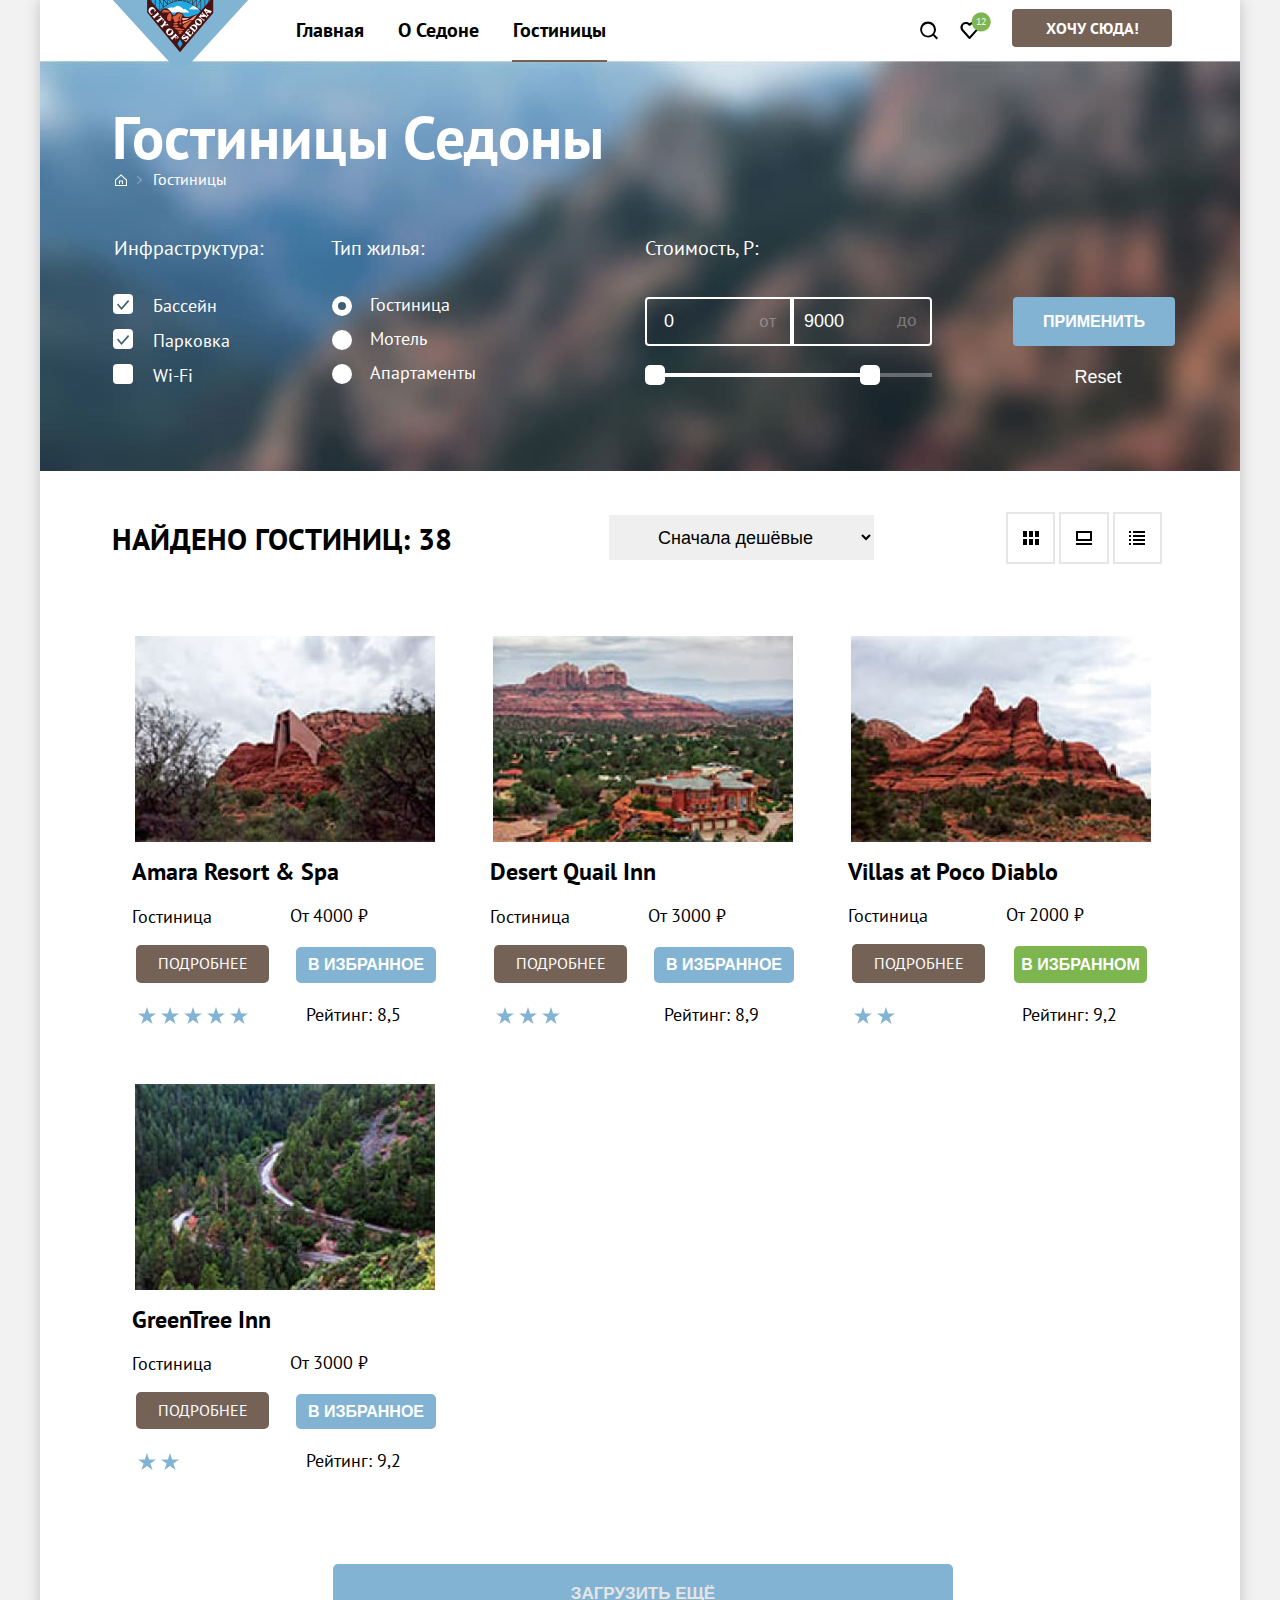
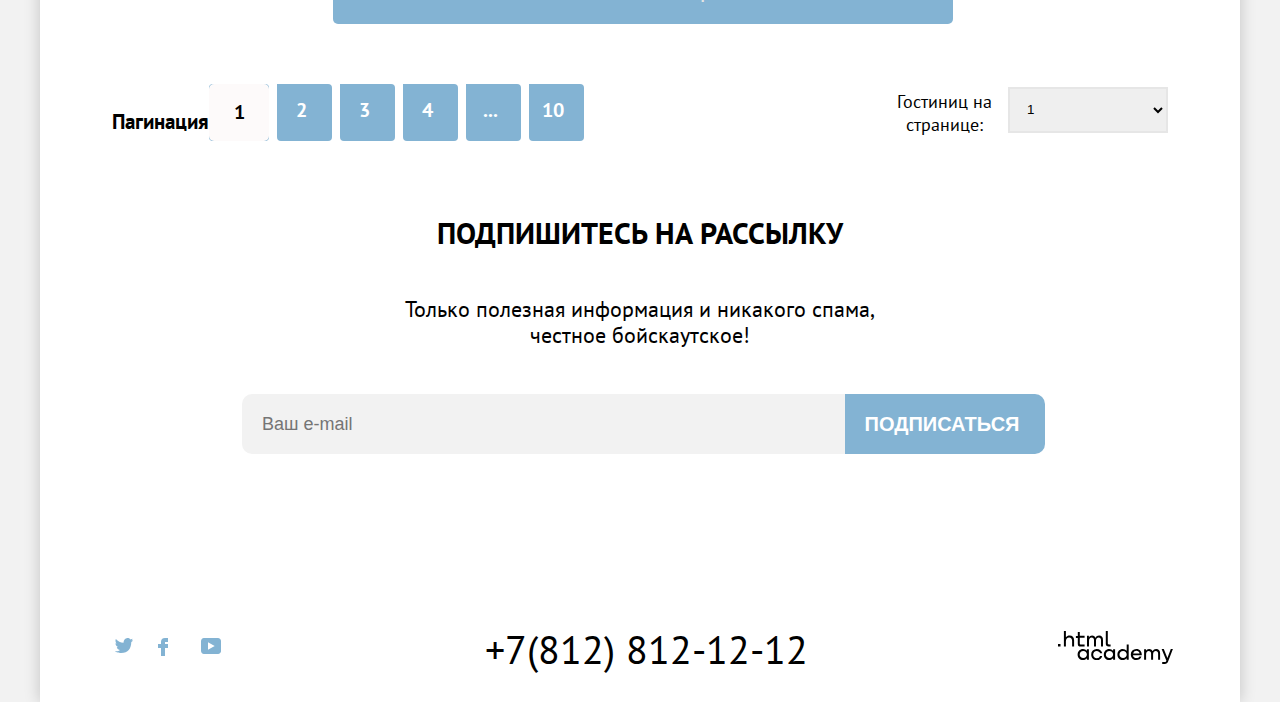
==== commit 59facc98: "Исправил формы пиксель пёрфект" ====
--- a/catalog.html
+++ b/catalog.html
@@ -67,6 +67,7 @@
                                     <a class="breadcrumps-link">Гостиницы</a> 
                                     <span class="arrow"></span>   
                                  </li>
+                                 
                         </ul>
                          <form class="hotels-filter" action="https://echo.htmlacademy.ru/" method="get">
                             <fieldset class="hotels-filter-group">   
@@ -315,7 +316,7 @@
                                 <p class="sedona-description-info">Только полезная информация и никакого спама,<br>честное бойскаутское!</p>
                                 <form class="subscribtion-form" action="https://echo.htmlacademy.ru/" method="post">
                                 <input class="mail-form" type="email" placeholder="Ваш e-mail" required>
-                                <input class="  button-coldlight subscribe-button" type="submit" value="Подписаться">
+                                <input class="buttons  button-coldlight subscribe-button" type="submit" value="Подписаться">
                                 </form>
                             </section>
 </div>                
--- a/styles/styles.css
+++ b/styles/styles.css
@@ -118,22 +118,18 @@
 }
 .user-item {
   position: relative;
-  width: 42px;
 }
 .user-item:last-child {
   width: 160px;
-  padding: 10px 0px 10px 20px;
+  padding: 9px 11px 13px 23px;
 }
 .user-link {
-  position: absolute;
-  margin: auto;
-  line-height: 22px;
-  font-weight: 700;
-  text-align: center;
-  text-decoration: none;
-  text-transform: uppercase;
-}
-
+  padding: 30px 20px 30px 20px;
+}
+.user-item:focus {
+  border: 3px solid #83b3d3;
+  border-radius: 4px;
+}
 .button-header {
   width: 160px;
   padding: 9px 0px;
@@ -146,7 +142,7 @@
 }
 .navigation-icon {
   position: absolute;
-  top: 26px;
+  top: 0px;
   right: 0;
   bottom: 0;
   left: 0;
@@ -188,7 +184,7 @@
   padding: 0;
   margin: 0;
   position: absolute;
-  transform: translate(4px, -7px);
+  transform: translate(2px, -18px);
 }
 .navigation-link sup:active {
   opacity: 0.3;
@@ -266,7 +262,7 @@
 
 /*             НЕБОЛЬШОЕ ОПИСАНИЕ ГОРОДА                               */
 .sedona-description-title {
-  min-height: 282px;
+  min-height: auto;
   font-size: 30px;
   line-height: 36px;
   text-transform: uppercase;
@@ -321,7 +317,7 @@
 .suggestions-item {
   width: 400px;
   margin: 0 auto;
-  padding: 184px 75px 79px 75px;
+  padding: 184px 75px 60px 75px;
   text-decoration: none;
   list-style-type: none;
 }
@@ -403,7 +399,7 @@
   margin-top: 20px;
 }
 .second-list {
-  margin-bottom: 91px;
+  margin-bottom: 61px;
 }
 .deskription-2 {
   margin-top: 30px;
@@ -413,7 +409,7 @@
 
 .searching {
   margin: 0 auto;
-  margin-bottom: 105px;
+  margin-bottom: 92px;
 }
 .searching-hotel-sedona {
   margin-top: 0px;
@@ -425,6 +421,7 @@
 
 /*                 ПОДПИСКА НА РАССЫЛКУ                     */
 .subscribtion {
+  min-height: 411px;
   background: rgb(226, 200, 200);
   background-image: url(../images/background-subscribe.jpg);
   background-repeat: no-repeat;
@@ -434,6 +431,7 @@
   text-align: center;
   color: rgb(255, 255, 255);
   text-align: center;
+  margin-bottom: 5px;
 }
 
 .subscribe-main {
@@ -455,7 +453,7 @@
   line-height: 26px;
   font-weight: 400;
   text-transform: none;
-  margin-bottom: 66px;
+  margin-bottom: 55px;
 }
 .searching-button-index {
   min-width: 280px;
@@ -464,12 +462,12 @@
 .button-search {
   margin: 0 auto;
   padding: 0;
-  min-width: 575px;
-  min-height: 60px;
+  width: 280px;
+  min-height: auto;
   text-transform: uppercase;
   color: rgb(255, 255, 255);
   border-radius: 10px;
-  padding: 18px 147px;
+  padding: 12px 147px;
   margin-bottom: 93px;
   font-size: 20px;
   line-height: 36px;
@@ -495,7 +493,7 @@
   display: flex;
   margin: 0 auto;
   width: auto;
-  padding-bottom: 100px;
+  margin-bottom: 100px;
   padding-left: 200px;
 }
 .subscribtion-form {
@@ -509,11 +507,13 @@
   border: none;
   border-top-left-radius: 10px;
   border-bottom-left-radius: 10px;
-  width: 560px;
+  width: 603px;
   padding: 10px 20px;
   font-size: 18px;
   line-height: 26px;
   font-weight: 400;
+  background-color: #f2f2f2;
+  box-sizing: border-box;
 }
 .mail-form:hover {
   background: #e6e6e6;
@@ -547,6 +547,7 @@
   font-weight: 700;
   text-transform: uppercase;
   color: rgb(255, 255, 255);
+  box-sizing: border-box;
 }
 .subscribe-button:hover {
   border: none;
@@ -675,7 +676,6 @@
   margin-top: 46px;
 }
 .breadcrumps {
-  position: relative;
   display: flex;
   margin: 0;
   padding: 0;
@@ -687,24 +687,29 @@
 }
 .breadcrumps-item {
   display: block;
+  position: relative;
   list-style-type: none;
   margin-right: 26px;
 }
 
 .arrow {
+  background-image: url(../images/svg-arrow-filters.svg);
+  background-repeat: no-repeat;
+}
+.breadcrumps-item:after {
   position: absolute;
   top: 7px;
-  left: 25px;
-  right: 0;
-  bottom: 0;
+  right: -15px;
+  width: 8px;
+  height: 8px;
   width: 5px;
   height: 8px;
-
   background-image: url(../images/svg-arrow-filters.svg);
   background-repeat: no-repeat;
-}
-.breadcrumps-item:after + .arrow {
-  background-image: url(../images/svg-arrow-filters.svg);
+  content: "";
+}
+.breadcrumps-item:last-child::after {
+  content: none;
 }
 .breadcrumps-home {
   display: block;
@@ -751,6 +756,8 @@
   margin-bottom: 55px;
 }
 .hotels-filter-group {
+  max-width: 152px;
+  min-height: auto;
   text-align: start;
   margin: 0;
   padding: 0;
@@ -761,6 +768,8 @@
   margin-right: 169px;
 }
 .hotels-filter-group-2 {
+  max-width: 306px;
+  min-height: auto;
   margin-right: 61px;
 }
 .filter-infrastructure {
@@ -794,9 +803,9 @@
 }
 .range-toggle {
   position: absolute;
-  width: 25px;
+  width: 20px;
   left: 215px;
-  height: 25px;
+  height: 20px;
   background-color: rgb(255, 255, 255);
   border-radius: 5px;
   border: none;
@@ -889,8 +898,8 @@
 }
 .place-min {
   position: relative;
-  width: 20px;
-  height: 23px;
+  max-width: 20px;
+  max-height: 23px;
   font-size: 18px;
   line-height: 23px;
   color: rgb(255, 255, 255);
@@ -902,6 +911,8 @@
 }
 .place-max {
   position: relative;
+  max-width: 20px;
+  max-height: 23px;
   font-size: 18px;
   line-height: 23px;
   color: rgb(255, 255, 255);
@@ -1052,6 +1063,8 @@
 }
 .service-buttons {
   display: flex;
+  max-width: 162px;
+  min-height: auto;
   flex-direction: column;
   padding-top: 59px;
 }
@@ -1109,13 +1122,14 @@
 }
 .hotels-list {
   display: flex;
-  margin-bottom: 32px;
+  margin-bottom: 34px;
 }
 .hotels-icon {
   display: flex;
   width: 160px;
   height: 50px;
-  margin-top: 45px;
+  margin-top: 43px;
+  margin-left: 25px;
   padding: 0;
 }
 .hotels-search-buttons {
@@ -1314,7 +1328,7 @@
   font-size: 18px;
   line-height: 23px;
   text-align: center;
-  padding-left: 301px;
+  padding-left: 297px;
 }
 .pagination-options {
   width: 160px;
@@ -1329,8 +1343,8 @@
 }
 .pagination-item {
   margin-right: 8px;
-  width: 55px;
-  height: 55px;
+  min-width: 55px;
+  min-height: 55px;
   background: #83b3d3;
   border-radius: 4px;
 }
@@ -1358,7 +1372,7 @@
   color: rgb(255, 255, 255);
 }
 .pagination-buttons {
-  padding: 8px 8px;
+  padding: 8px 4px;
   border-radius: 0;
 }
 .pagination-buttons {
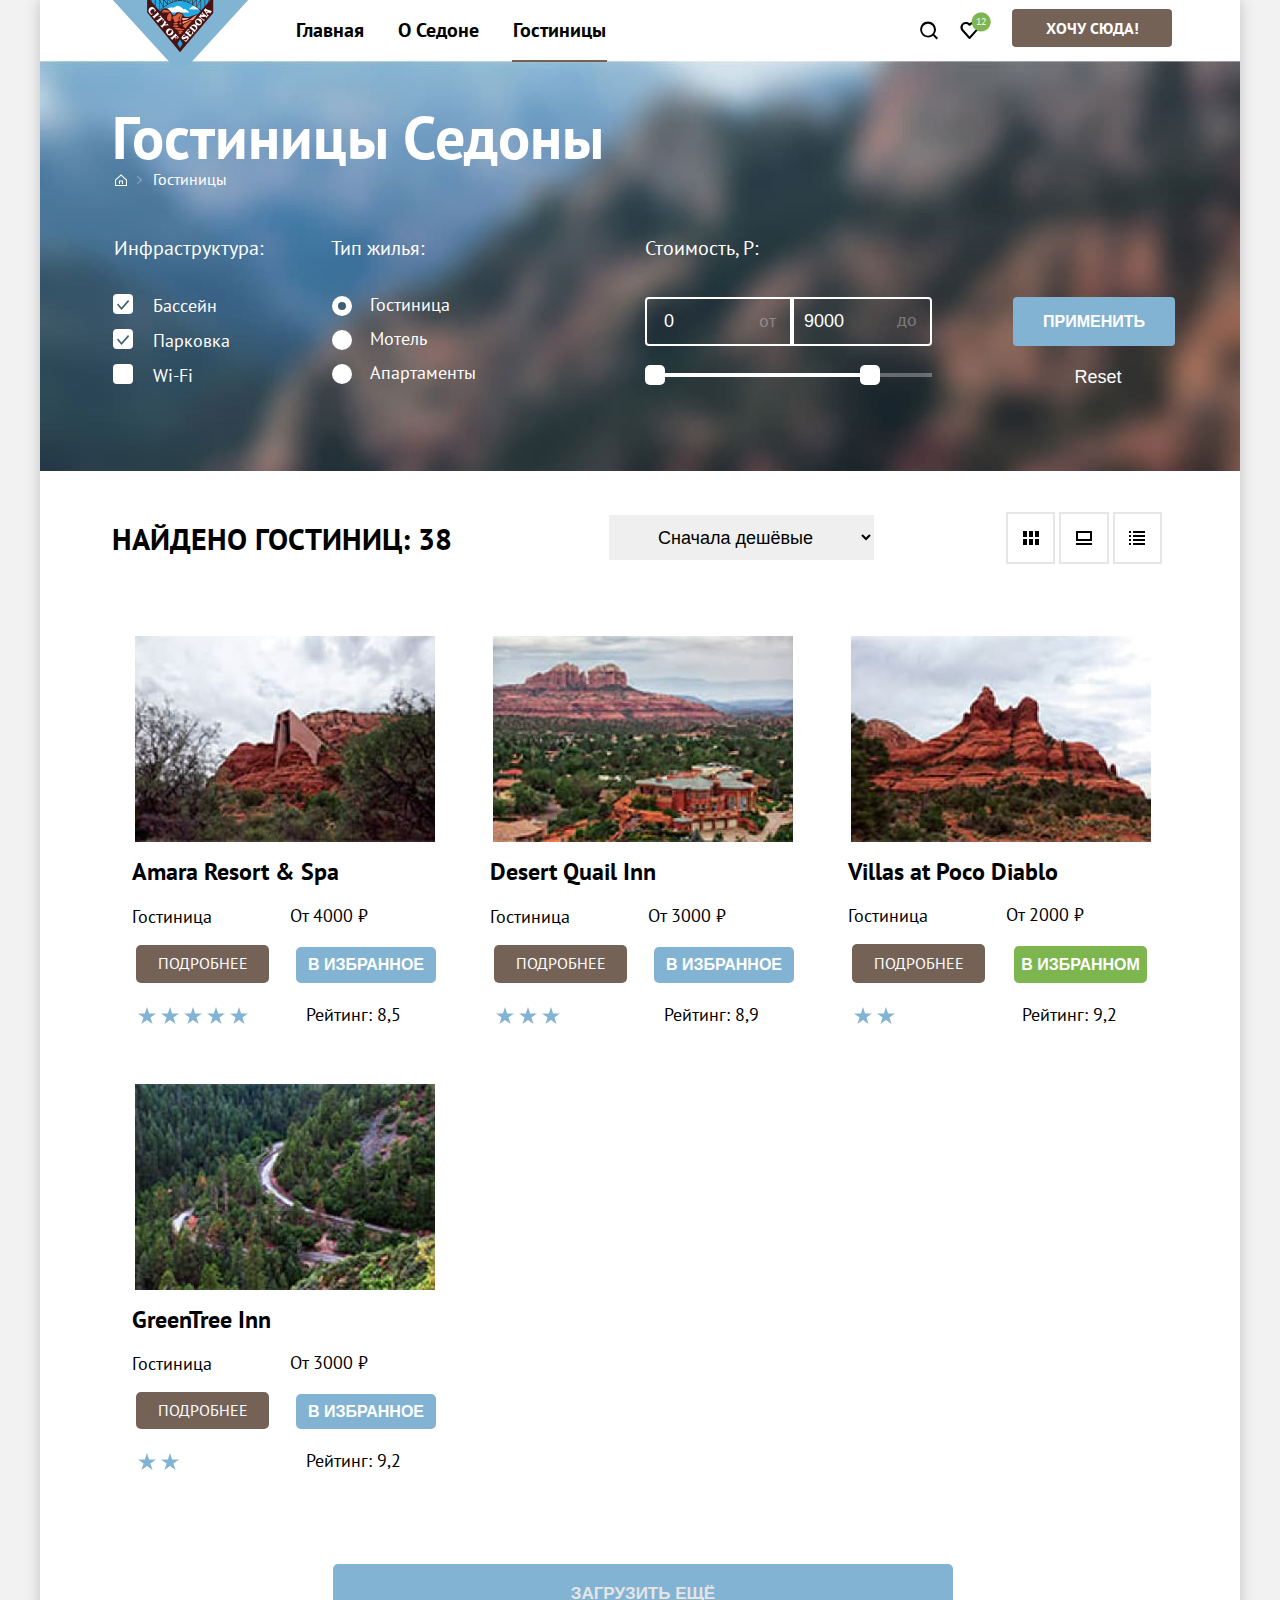
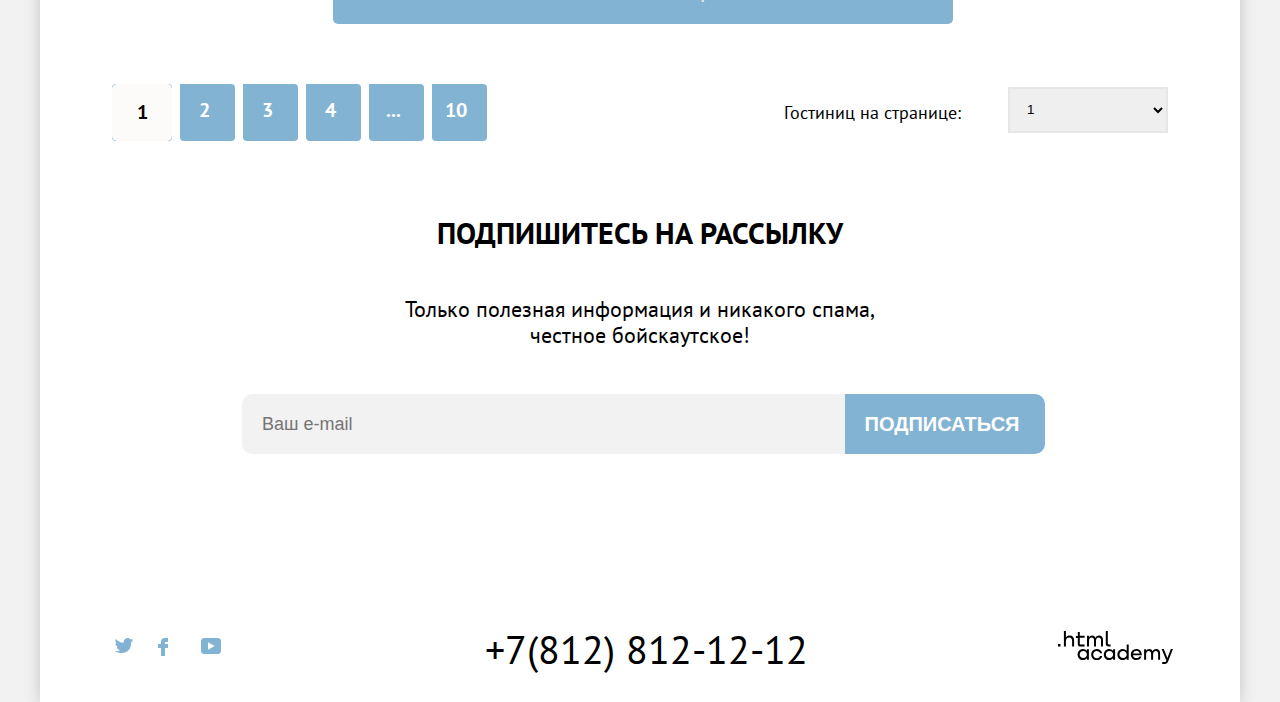
==== commit 21269592: "Всё исправил" ====
--- a/catalog.html
+++ b/catalog.html
@@ -272,7 +272,7 @@
                         </section> 
             
                             <section class="paginnation-item ">
-                               <h3 class="visually hidden">Пагинация</h3> 
+                               <h3 class="visually-hidden">Пагинация</h3> 
                                 <ul class="pagination-pages">
                                     
                                     <li class="pagination-item">
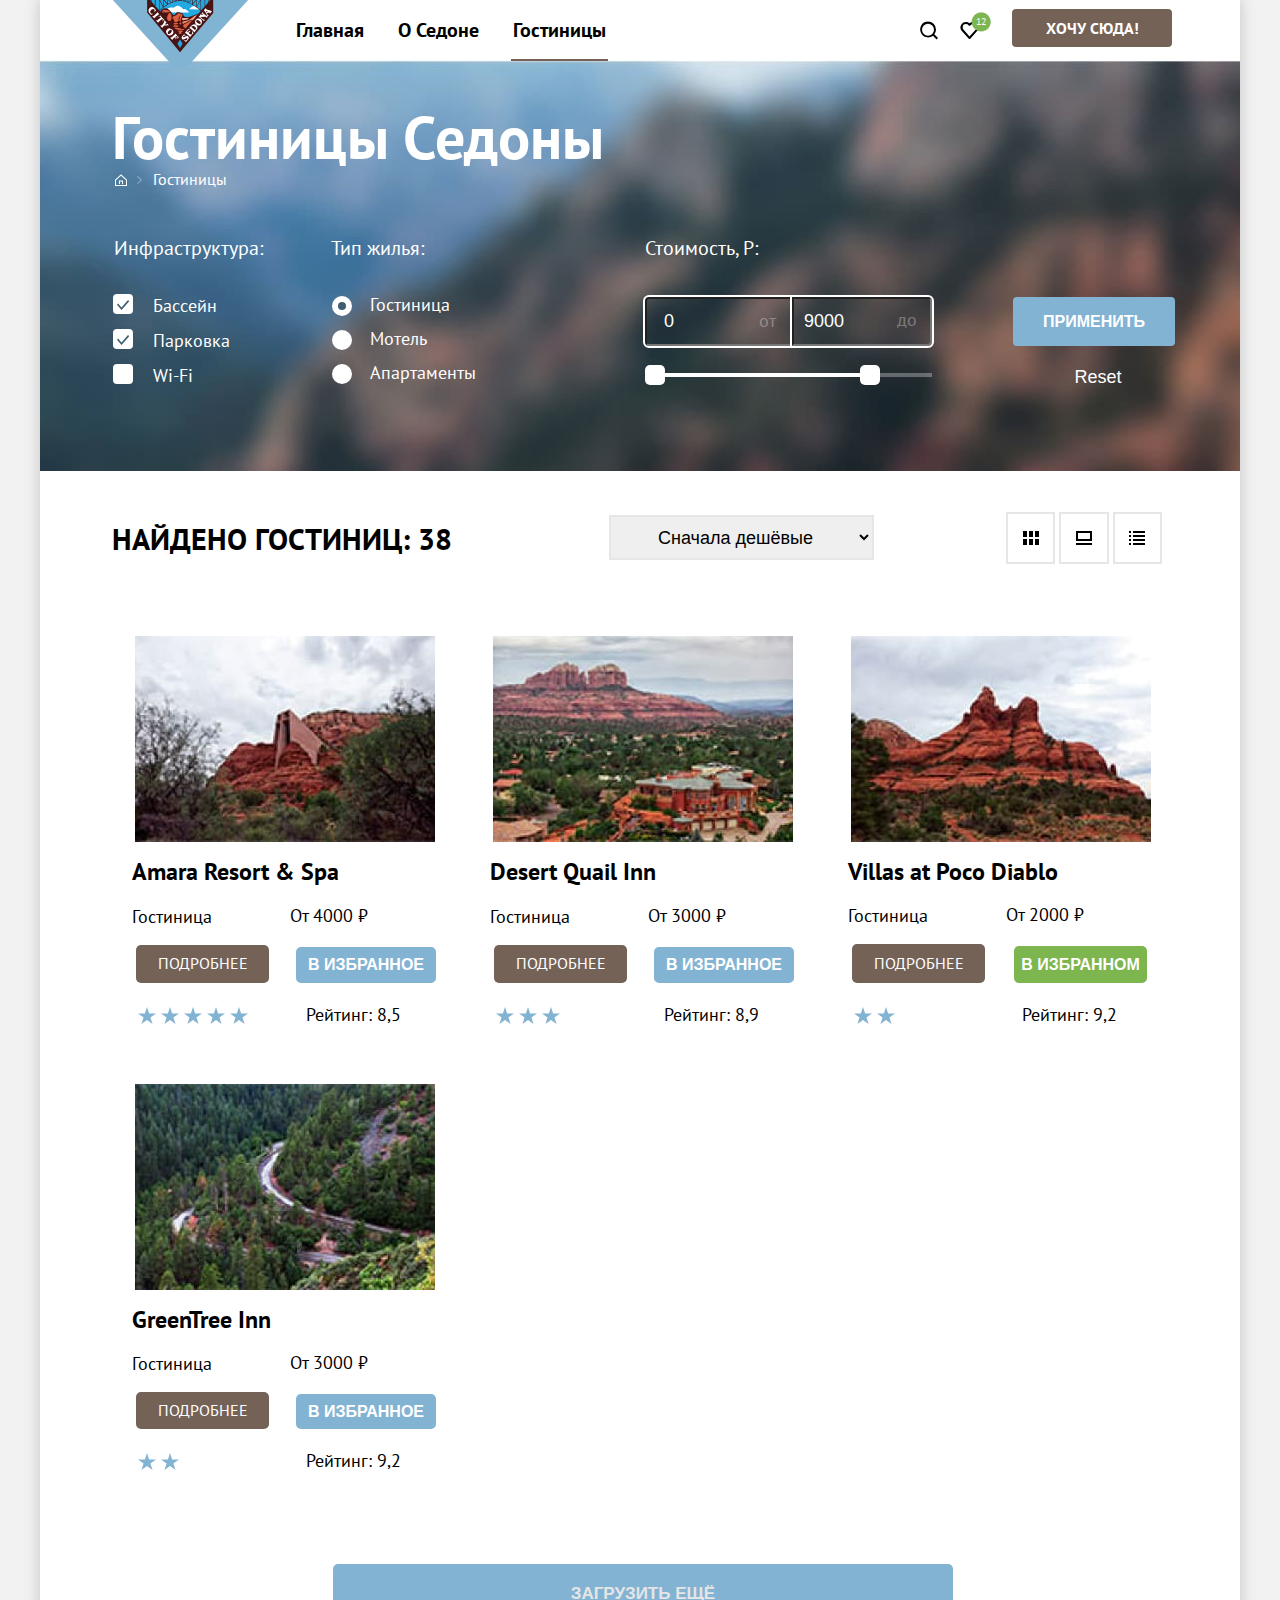
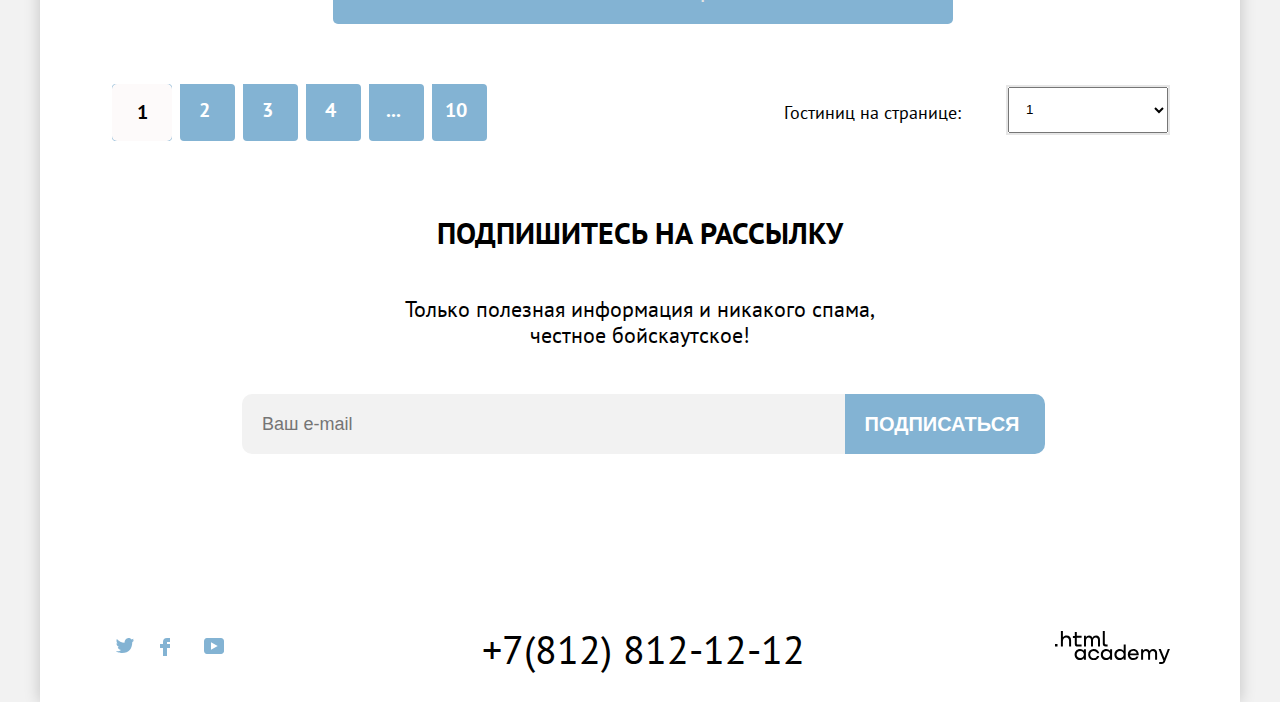
==== commit bcf3e62d: "Допуск(правки 2)" ====
--- a/catalog.html
+++ b/catalog.html
@@ -1,349 +1,586 @@
 <!DOCTYPE html>
 <html lang="ru">
-    <head>
-        <meta charset="utf-8">
-        <title>
-            Город Sedona
-        </title>
-        <link rel="stylesheet" href="./styles/styles.css">
-        <link rel="shortcut icon" type="image/png" href="favicon.svg"/>
-    </head>
-<body>
-    <div class="wrapper shadow-wrapper"> 
-    
-        <header class="page-header">
-            <nav class="navigation">
-  
-                <a class="navigation-logo-link" href="index.html">  
-                <img class="navigation-logo-sedona" src="./images/logo-sedona.svg" width="139" height="70" alt="Логотип города Седона" >   
-                 </a>
-   
-
-                <ul class="navigation-list">
-                    <li class="navigation-item ">
-                        <a class="navigation-link " href="index.html">Главная</a>
-                    </li> 
-                    <li class="navigation-item ">  
-                         <a class="navigation-link" href="about-sedona.html">О Седоне</a>
-                    </li>
-                     <li class="navigation-item">
-                            <a class="navigation-link current-link" >Гостиницы</a>
-                    </li>
-                    
+  <head>
+    <meta charset="utf-8" />
+    <title>Город Sedona</title>
+    <link rel="stylesheet" href="./styles/styles.css" />
+    <link rel="shortcut icon" type="image/png" href="favicon.png" />
+  </head>
+  <body>
+    <div class="wrapper shadow-wrapper">
+      <header class="page-header">
+        <nav class="navigation">
+          <a class="navigation-logo-link" href="index.html">
+            <img
+              class="navigation-logo-sedona"
+              src="./images/logo-sedona.svg"
+              width="139"
+              height="70"
+              alt="Логотип города Седона"
+            />
+          </a>
+
+          <ul class="navigation-list">
+            <li class="navigation-item">
+              <a class="navigation-link" href="index.html">Главная</a>
+            </li>
+            <li class="navigation-item">
+              <a class="navigation-link" href="about-sedona.html">О Седоне</a>
+            </li>
+            <li class="navigation-item">
+              <a class="navigation-link current-link">Гостиницы</a>
+            </li>
+          </ul>
+          <ul class="navigation-list user-list">
+            <li class="navigation-item user-item">
+              <a class="navigation-link user-link" href="#"
+                ><span class="visually-hidden">Поиск</span>
+                <svg
+                  class="navigation-icon"
+                  width="20"
+                  height="19"
+                  fill="none"
+                  xmlns="http://www.w3.org/2000/svg"
+                >
+                  <path
+                    d="m19 17-3.7-3.7A8 8 0 0 0 17 8.4a8 8 0 0 0-8-8 8 8 0 1 0 5 14.4l3.6 3.8L19 17ZM9 14.7a6 6 0 0 1-6-6 6 6 0 0 1 12 0 6 6 0 0 1-6 6Z"
+                  />
+                </svg>
+              </a>
+            </li>
+            <li class="navigation-item user-item">
+              <a class="navigation-link user-link" href="#"
+                ><span class="visually-hidden">Лайки</span
+                ><svg
+                  class="navigation-icon"
+                  width="19"
+                  height="17"
+                  fill="none"
+                  xmlns="http://www.w3.org/2000/svg"
+                >
+                  <path
+                    d="M9.4 17a1 1 0 0 1-.8-.4l-7-7.9A5.4 5.4 0 0 1 6 0c1.3 0 2.5.5 3.5 1.3C10.5.5 12 0 13.1 0c3 0 5.5 2.4 5.5 5.4 0 1.3-.5 2.5-1.3 3.4l-7 7.9c-.3.2-.5.3-.9.3Zm-6-9.5 6.1 6.9 6.3-7c.5-.5.7-1.2.7-2 0-1.8-1.5-3.3-3.3-3.3-1 0-2 .5-2.8 1.3-.3.3-.6.4-.9.4-.3 0-.6-.2-.8-.4A3.7 3.7 0 0 0 6 2.1a3.3 3.3 0 0 0-3.3 3.3c0 .9.3 1.6.7 2.1Z"
+                  />
+                </svg>
+                <sup class="likes-circle">12</sup></a
+              >
+            </li>
+            <li class="navigation-item user-item">
+              <a class="navigation-link button-header" href="">ХОЧУ СЮДА!</a>
+            </li>
+          </ul>
+        </nav>
+      </header>
+      <main class="main-inner">
+        <header class="inner-header">
+          <div class="catalog-wrapper">
+            <h2 class="hotels-sedona-title">Гостиницы Седоны</h2>
+            <ul class="breadcrumps">
+              <li class="breadcrumps-item" tabindex="1">
+                <a class="breadcrumps-home" href="index.html"
+                  ><svg
+                    width="12"
+                    height="12"
+                    viewBox="0 0 12 12"
+                    fill="none"
+                    xmlns="http://www.w3.org/2000/svg"
+                  >
+                    <path
+                      d="M6 0.300049L0 5.80005V12H12V5.80005L6 0.300049ZM11 11H1V6.20005L6 1.70005L11 6.20005V11Z"
+                      fill="white"
+                    />
+                    <path d="M4 10H5V7.5H7V10H8V6.5H4V10Z" fill="white" />
+                  </svg>
+                  <span class="arrow"></span>
+                </a>
+              </li>
+
+              <li class="breadcrumps-item" tabindex="1">
+                <a class="breadcrumps-link">Гостиницы</a>
+                <span class="arrow"></span>
+              </li>
+            </ul>
+            <form
+              class="hotels-filter"
+              action="https://echo.htmlacademy.ru/"
+              method="get"
+            >
+              <fieldset class="hotels-filter-group">
+                <legend class="filter-infrastructure">Инфраструктура:</legend>
+                <ul class="services-list-1">
+                  <li class="services-item">
+                    <label class="infrastructure">
+                      <input
+                        class="visually-hidden control-input"
+                        type="checkbox"
+                        name="pool"
+                        checked
+                      />
+                      <span class="control-mark" tabindex="1"></span>
+                      <span class="hotel-type-group">Бассейн</span>
+                    </label>
+                  </li>
+                  <li class="services-item">
+                    <label class="infrastructure">
+                      <input
+                        class="visually-hidden control-input"
+                        type="checkbox"
+                        name="parking"
+                        checked
+                      />
+                      <span class="control-mark" tabindex="1"></span>
+                      <span class="hotel-type-group">Парковка</span>
+                    </label>
+                  </li>
+                  <li class="services-item">
+                    <label class="infrastructure">
+                      <input
+                        class="visually-hidden control-input"
+                        type="checkbox"
+                        name="internet"
+                      />
+                      <span class="control-mark" tabindex="1"></span>
+                      <span class="hotel-type-group">Wi-Fi</span>
+                    </label>
+                  </li>
                 </ul>
-                <ul class="navigation-list user-list">
-                    <li class="navigation-item user-item">
-                        <a class="navigation-link user-link" href="#"><span class="visually-hidden">Поиск</span> <svg class="navigation-icon" width="20" height="19" fill="none" xmlns="http://www.w3.org/2000/svg"><path d="m19 17-3.7-3.7A8 8 0 0 0 17 8.4a8 8 0 0 0-8-8 8 8 0 1 0 5 14.4l3.6 3.8L19 17ZM9 14.7a6 6 0 0 1-6-6 6 6 0 0 1 12 0 6 6 0 0 1-6 6Z" /></svg></a>
-                     </li>
-                     <li class="navigation-item user-item">
-                         <a class="navigation-link user-link" href="#"><span class="visually-hidden">Лайки</span><svg class="navigation-icon" width="19" height="17" fill="none" xmlns="http://www.w3.org/2000/svg"><path d="M9.4 17a1 1 0 0 1-.8-.4l-7-7.9A5.4 5.4 0 0 1 6 0c1.3 0 2.5.5 3.5 1.3C10.5.5 12 0 13.1 0c3 0 5.5 2.4 5.5 5.4 0 1.3-.5 2.5-1.3 3.4l-7 7.9c-.3.2-.5.3-.9.3Zm-6-9.5 6.1 6.9 6.3-7c.5-.5.7-1.2.7-2 0-1.8-1.5-3.3-3.3-3.3-1 0-2 .5-2.8 1.3-.3.3-.6.4-.9.4-.3 0-.6-.2-.8-.4A3.7 3.7 0 0 0 6 2.1a3.3 3.3 0 0 0-3.3 3.3c0 .9.3 1.6.7 2.1Z" /></svg> 
-                         <sup class="likes-circle">12</sup></a>
-                      </li>
-                        <li class="navigation-item user-item">
-                        <a class="navigation-link button-header" href="">ХОЧУ СЮДА!</a>
-                      </li>
+              </fieldset>
+              <fieldset class="hotels-filter-group radio-filters-group">
+                <legend class="filter-infrastructure radio-infrastukture">
+                  Тип жилья:
+                </legend>
+                <ul class="services-list-1">
+                  <li class="services-item radio-item">
+                    <label class="infrastructure">
+                      <input
+                        class="visually-hidden control-input"
+                        type="radio"
+                        name="hotels"
+                        value="hotel"
+                        checked
+                      />
+                      <span class="control-mark-radio" tabindex="0"></span>
+                      <span class="hotel-type-group radio-group"
+                        >Гостиница</span
+                      >
+                    </label>
+                  </li>
+                  <li class="services-item radio-item">
+                    <label class="infrastructure">
+                      <input
+                        class="visually-hidden control-input"
+                        type="radio"
+                        name="hotels"
+                        value="motel"
+                      />
+                      <span class="control-mark-radio" tabindex="0"></span>
+                      <span class="hotel-type-group radio-group">Мотель</span>
+                    </label>
+                  </li>
+                  <li class="services-item radio-item">
+                    <label class="infrastructure">
+                      <input
+                        class="visually-hidden control-input"
+                        type="radio"
+                        name="hotels"
+                        value="appartment"
+                      />
+                      <span class="control-mark-radio" tabindex="0"></span>
+                      <span class="hotel-type-group radio-group"
+                        >Апартаменты</span
+                      >
+                    </label>
+                  </li>
+                </ul>
+              </fieldset>
+              <fieldset class="hotels-filter-group hotels-filter-group-2">
+                <legend class="filter-infrastructure price-filter">
+                  Стоимость, Р:
+                </legend>
+                <div class="range">
+                  <span class="place-min">от</span>
+                  <div class="range-wrapper-inputs">
+                    <label class="catalog-filter-label">
+                      <input
+                        class="range-input min-range"
+                        type="number"
+                        value="0"
+                        name="min-price"
+                      />
+                    </label>
+                    <label class="catalog-filter-label">
+                      <input
+                        class="range-input max-range"
+                        type="number"
+                        value="9000"
+                        name="max-price"
+                      />
+                      <span class="place-max">до</span>
+                    </label>
+                  </div>
+                  <div class="range-scale">
+                    <div class="range-bar">
+                      <button class="range-toggle toggle-min"></button>
+                      <button class="range-toggle toggle-max"></button>
+                    </div>
+                  </div>
+                </div>
+              </fieldset>
+              <div class="service-buttons">
+                <input class="form-button" type="button" value="Применить" />
+                <input class="reset-button" type="reset" />
+              </div>
+            </form>
+          </div>
+        </header>
+        <div class="catalog-wrapper">
+          <section class="hotels-list">
+            <h2 class="visually-hidden">Список гостиниц Седоны</h2>
+            <div class="hotels-searching">
+              <p class="searching-resulst">Найдено гостиниц: 38</p>
+            </div>
+            <div class="hotels-price-selector">
+              <select class="price-selector">
+                <option value="price cheap">Сначала дешёвые</option>
+                <option value="price popular">Сначала популярные</option>
+                <option value="price expensive">Сначала дорогие</option>
+              </select>
+            </div>
+
+            <ul class="hotels-icon">
+              <li class="searching-buttons-hotels hotels-cards-position">
+                <a href="#" class="hotels-search-links">
+                  <svg
+                    class="svg-hotels"
+                    width="16"
+                    height="14"
+                    fill="none"
+                    xmlns="http://www.w3.org/2000/svg"
+                  >
+                    <path
+                      d="M4 0H0v6h4V0ZM16 0h-4v6h4V0ZM10 0H6v6h4V0ZM4 8H0v6h4V8ZM16 8h-4v6h4V8ZM10 8H6v6h4V8Z"
+                      fill="#000"
+                    />
+                  </svg>
+                  <span class="visually-hidden">Показать список</span>
+                </a>
+              </li>
+              <li class="searching-buttons-hotels hotels-cards-position">
+                <a class="hotels-search-links" href="#">
+                  <svg
+                    class="svg-hotels"
+                    width="16"
+                    height="14"
+                    fill="none"
+                    xmlns="http://www.w3.org/2000/svg"
+                  >
+                    <path
+                      d="M16 12H0v2h16v-2ZM14 2v6H2V2h12Zm2-2H0v10h16V0Z"
+                      fill="#000"
+                    />
+                  </svg>
+                  <span class="visually-hidden">Показать список</span>
+                </a>
+              </li>
+              <li class="searching-buttons-hotels hotels-cards-position">
+                <a class="hotels-search-links" href="#">
+                  <svg
+                    class="svg-hotels"
+                    width="16"
+                    height="14"
+                    fill="none"
+                    xmlns="http://www.w3.org/2000/svg"
+                  >
+                    <path
+                      d="M2 0H0v2h2V0ZM16 0H4v2h12V0ZM2 4H0v2h2V4ZM16 4H4v2h12V4ZM2 8H0v2h2V8ZM16 8H4v2h12V8ZM2 12H0v2h2v-2ZM16 12H4v2h12v-2Z"
+                      fill="#000"
+                    />
+                  </svg>
+                  <span class="visually-hidden">Показать карточки</span>
+                </a>
+              </li>
             </ul>
-        </nav>
-    </header> 
-            <main class="main-inner"> 
-                                   
-<header class="inner-header">
-            <div class="catalog-wrapper">
-                    <h2 class="hotels-sedona-title">
-                            Гостиницы Седоны
-                        </h2>  
-                        <ul class="breadcrumps">
-                                <li class="breadcrumps-item" tabindex="1">
-                                    <a class="breadcrumps-home" href="index.html"><svg width="12" height="12" viewBox="0 0 12 12" fill="none" xmlns="http://www.w3.org/2000/svg">
-                                        <path d="M6 0.300049L0 5.80005V12H12V5.80005L6 0.300049ZM11 11H1V6.20005L6 1.70005L11 6.20005V11Z" fill="white"/>
-                                        <path d="M4 10H5V7.5H7V10H8V6.5H4V10Z" fill="white"/>
-                                        </svg>
-                                        <span class="arrow"></span>
-                                    </a> 
-                                    
-                                </li> 
-
-                                <li class="breadcrumps-item" tabindex="1">
-                                    <a class="breadcrumps-link">Гостиницы</a> 
-                                    <span class="arrow"></span>   
-                                 </li>
-                                 
-                        </ul>
-                         <form class="hotels-filter" action="https://echo.htmlacademy.ru/" method="get">
-                            <fieldset class="hotels-filter-group">   
-                                 <legend class="filter-infrastructure"> Инфраструктура:</legend>   
-                                    <ul class="services-list-1">                     
-                                         <li class="services-item">                           
-                                            <label class="infrastructure">
-                                                <input class="visually-hidden control-input" type="checkbox" name="pool" checked>
-                                                <span class="control-mark" tabindex="1"></span>
-                                                <span class="hotel-type-group" >Бассейн</span> 
-                                            </label>
-                                        </li>
-                                        <li class="services-item">
-                                            <label class="infrastructure">
-                                                 <input class="visually-hidden control-input" type="checkbox" name="parking"  checked>
-                                                 <span class="control-mark" tabindex="1"></span>
-                                                 <span class="hotel-type-group">Парковка</span> 
-                                            </label>
-                                        </li>
-                                        <li class="services-item">
-                                            <label class="infrastructure">
-                                                 <input class="visually-hidden control-input" type="checkbox" name="internet ">
-                                                 <span class="control-mark" tabindex="1"></span>
-                                                 <span class="hotel-type-group">Wi-Fi</span>  
-                                            </label>
-                                        </li>
-                                    </ul>
-                            </fieldset>  
-                            <fieldset class="hotels-filter-group radio-filters-group"> 
-                                <legend class="filter-infrastructure radio-infrastukture">
-                                        Тип жилья:
-                                </legend> 
-                                    <ul class="services-list-1">  
-                                        <li class="services-item radio-item">
-                                            <label class="infrastructure">
-                                                <input class="visually-hidden control-input" type="radio" name="hotels" value="hotel" checked>
-                                                <span class="control-mark-radio" tabindex="0"></span>
-                                                <span class="hotel-type-group radio-group">Гостиница</span> 
-                                            </label>
-                                        </li>
-                                        <li class="services-item radio-item">
-                                            <label class="infrastructure">
-                                                <input class="visually-hidden control-input" type="radio" name="hotels" value="motel">
-                                                <span class="control-mark-radio" tabindex="0"></span>
-                                                <span class="hotel-type-group radio-group">Мотель</span>  
-                                            </label>
-                                        </li>
-                                        <li class="services-item radio-item">
-                                            <label class="infrastructure">
-                                                <input class="visually-hidden control-input" type="radio" name="hotels" value="appartment">
-                                                <span class="control-mark-radio" tabindex="0"></span>
-                                                <span class="hotel-type-group radio-group">Апартаменты</span> 
-                                            </label>
-                                        </li>
-                    
-                                    </ul>
-                            </fieldset>        
-                            <fieldset class="hotels-filter-group hotels-filter-group-2">
-                                <legend class="filter-infrastructure price-filter">Стоимость, Р:</legend> 
-                                <div class="range">  
-                                <span class="place-min">от</span>
-                                <div class="range-wrapper-inputs">
-                                  <label class="catalog-filter-label">
-                                     <input class="range-input min-range" type="number" value="0" name="min-price">      
-                                  </label>
-                                  <label class="catalog-filter-label">
-                                    <input class="range-input max-range" type="number" value="9000" name="max-price" >
-                                    <span class="place-max">до</span>
-                                </label>
-                                </div>
-                                 <div class="range-scale">
-                                <div class="range-bar">
-                                  <button class="range-toggle toggle-min">   
-                                  </button>
-                                  <button class="range-toggle toggle-max">       
-                                    </button>
-                                </div>
-                              </div> 
-                            </div>
-                             </fieldset>  
-                                <div class="service-buttons">       
-                                    <input class="form-button" type="button" value="Применить" >
-                                    <input class="reset-button"  type="reset">
-                                </div>
-                        </form>
-</header> 
-<div class="catalog-wrapper">             
-                    <section class="hotels-list"> 
-                        <h2 class="visually-hidden">Список гостиниц Седоны</h2>              
-                    <div class="hotels-searching">
-                              <p class="searching-resulst"> Найдено гостиниц: 38</p>  
-                    </div>
-                        <div class="hotels-price-selector">
-                        <select class="price-selector" >
-                        <option value="price cheap">Сначала дешёвые</option>
-                        <option value="price popular">Сначала популярные</option>
-                        <option value="price expensive">Сначала дорогие</option>
-                         </select>
-                        </div>
-                        
-                         <ul class="hotels-icon">
-                        <li class="searching-buttons-hotels hotels-cards-position"><a href="#" class="hotels-search-links">
-                            <svg class="svg-hotels" width="16" height="14" fill="none" xmlns="http://www.w3.org/2000/svg"><path d="M4 0H0v6h4V0ZM16 0h-4v6h4V0ZM10 0H6v6h4V0ZM4 8H0v6h4V8ZM16 8h-4v6h4V8ZM10 8H6v6h4V8Z" fill="#000"/></svg>
-                            <span class="visually-hidden">Показать список</span>
-                        </a>
-                    </li>
-                    <li class="searching-buttons-hotels hotels-cards-position">
-                        <a class="hotels-search-links" href="#">
-                            <svg class="svg-hotels" width="16" height="14" fill="none" xmlns="http://www.w3.org/2000/svg"><path d="M16 12H0v2h16v-2ZM14 2v6H2V2h12Zm2-2H0v10h16V0Z" fill="#000"/></svg>
-                            <span class="visually-hidden">Показать список</span>
-                        </a>
-                    </li>
-                    <li class="searching-buttons-hotels hotels-cards-position">
-                        <a class="hotels-search-links" href="#">
-                            <svg class="svg-hotels"  width="16" height="14" fill="none" xmlns="http://www.w3.org/2000/svg"><path d="M2 0H0v2h2V0ZM16 0H4v2h12V0ZM2 4H0v2h2V4ZM16 4H4v2h12V4ZM2 8H0v2h2V8ZM16 8H4v2h12V8ZM2 12H0v2h2v-2ZM16 12H4v2h12v-2Z" fill="#000" /></svg>  
-                            <span class="visually-hidden">Показать карточки</span>
-                        </a>
-                    </li>
-                    </ul>
-               
-                </section>
-            
-                          <!--КАРТОЧКИ ГОСТИНИЦ-->
-                        <section class="catalog-hotels">
-                            <ul class="catalog-cards">
-                                <li class="housing-card-item"> <a class="housing-card-link" href="hotel.html">
-                                        <img class="house-card-image" src="./images/AmaraResort.jpg" alt="Местность Amara Resort." width="300" height="206">
-                                        <h3 class="house-card-title">Amara Resort & Spa</h3> </a>       
-                                        <p class="hotel-item">Гостиница </p>
-                                        <p class="hotel-price">От 4000 ₽</p>
-                                    
-                                        <a class="buttons buttons-warm hotels-button" href="#">Подробнее</a>
-                                        <button class="buttons button-coldlight card-buttons" name="buton"><span class="active-button">В избранное</span></button>
-                                      
-                                                               
-                                        <div class="star-block">
-                                            <img class="stars" src="images/Star.svg" alt="рейтинг">
-                                            <img class="stars" src="images/Star.svg" alt="рейтинг">
-                                            <img class="stars" src="images/Star.svg" alt="рейтинг">
-                                            <img class="stars" src="images/Star.svg" alt="рейтинг">
-                                            <img class="stars" src="images/Star.svg" alt="рейтинг">
-                                        </div>                                   
-                                        <p class="hotel-reit">Рейтинг: 8,5</p> 
-                                    
-                                </li>                  
-                                <li class="housing-card-item"> <a class="housing-card-link" href="hotel.html">
-                                        <img class="house-card-image" src="./images/DesertQualiInn.jpg" alt="Ранорамный вид Desert Quali Inn." width="300" height="206">
-                                        <h3 class="house-card-title">Desert Quail Inn</h3> </a>           
-                                        
-                                        <p class="hotel-item">Гостиница </p>
-                                        <p class="hotel-price">От 3000 ₽</p>
-                                    
-                                        <a class="buttons buttons-warm hotels-button" href="#">Подробнее</a>
-                                        <button class="buttons button-coldlight card-buttons" name="buton"><span class="active-button">В избранное</span></button>
-                                                    
-                                    
-                                    <div class="star-block">
-                                        <img class="stars" src="images/Star.svg" alt="рейтинг">
-                                        <img class="stars" src="images/Star.svg" alt="рейтинг">
-                                        <img class="stars" src="images/Star.svg" alt="рейтинг"> 
-                                    </div>                    
-                                    <p class="hotel-reit">Рейтинг: 8,9</p> 
-                                                                        
-                                </li>                 
-                                <li class="housing-card-item"> <a class="housing-card-link" href="hotel.html">
-                                        <img class="house-card-image" src="./images/VillasatPocoDiablo.jpg" alt="Фото Villas at Poco Diablo." width="300" height="206">
-                                        <h3 class="house-card-title">Villas at Poco Diablo</h3>   </a>                
-                                        <p class="hotel-item">Гостиница </p>
-                                        <p class="hotel-price">От 2000 ₽</p>
-                                    
-                                        <a class="buttons buttons-warm hotels-button" href="#">Подробнее</a>
-                                        <button class="buttons green-buttos" name="buton"><span class="active-button">В избранном</span></button>
-                                                
-                                    <div class="star-block">
-                                    
-                                        <img class="stars" src="images/Star.svg" alt="рейтинг">
-                                        <img class="stars" src="images/Star.svg" alt="рейтинг"> 
-                                    </div>
-                                           <p class="hotel-reit">Рейтинг: 9,2</p> 
-                                    
-                                </li>
-                                <li class="housing-card-item"> <a class="housing-card-link" href="hotel.html">
-                                    <img class="house-card-image" src="./images/GreenTreeInn.jpg" alt="Фото Villas at Poco Diablo." width="300" height="206">
-                                    <h3 class="house-card-title">GreenTree Inn</h3>   </a>                
-                                    <p class="hotel-item">Гостиница </p>
-                                        <p class="hotel-price">От 3000 ₽</p>
-                                
-                                    <a class="buttons buttons-warm hotels-button" href="#">Подробнее</a>
-                                    <button class="buttons button-coldlight card-buttons" name="buton"><span class="active-button">В избранное</span></button>
-                                            
-                               
-                                <div class="star-block">
-                                    <img class="stars" src="images/Star.svg" alt="рейтинг">
-                                    <img class="stars" src="images/Star.svg" alt="рейтинг"> 
-                                </div>
-                                <p class="hotel-reit">Рейтинг: 9,2</p> 
-                               
-                            </li>
-                                
-                            </ul>               
-                                    <button class="button-coldlight buttons pagination-show-more" type="button">ЗАГРУЗИТЬ ЕЩЁ</button>
-                        </section> 
-            
-                            <section class="paginnation-item ">
-                               <h3 class="visually-hidden">Пагинация</h3> 
-                                <ul class="pagination-pages">
-                                    
-                                    <li class="pagination-item">
-                                        <a class="pagination-link  buttons pagination-current"><span class="pagination-numbers">1</span></a>
-                                    </li>
-                                    <li class="pagination-item">
-                                        <a class="buttons pagination-buttons pagination-link" href="#"><span class="pagination-numbers">2</span></a>
-                                    </li>
-                                    <li class="pagination-item">
-                                        <a class=" buttons pagination-buttons pagination-link" href="#"><span class="pagination-numbers">3</span></a>
-                                    </li>
-                                    <li class="pagination-item">
-                                        <a class=" buttons pagination-buttons pagination-link" href="#"><span class="pagination-numbers">4</span></a>
-                                    </li>
-                                    <li class="pagination-item">
-                                        <a class=" buttons pagination-buttons pagination-link" href="#"><span class="pagination-numbers">...</span></a>
-                                    </li>
-                                   
-                                    <li class="pagination-item">
-                                        <a class=" buttons pagination-buttons pagination-link" href="#"><span class="pagination-numbers">10</span></a>
-                                    </li>
-        
-                                </ul> 
-                           
-                                <div class="pagenations-hotels-onpage ">
-                                    <p class="pagenation-hotels-list">Гостиниц на странице:</p>
-                                </div>
-                                <div class="pagination-options">
-                                    <select class="pagination-hotels">
-                                        <option>1</option>
-                                        <option>2</option>
-                                        <option>3</option>
-                                        <option>4</option>
-                                    </select>
-                                </div>
-                            
-                            </section>        
-                            <section class="second-sub">
-                                <h3 class="visually-hidden">Переключатель страниц</h3>
-                                <p class="second-sub-title">ПОДПИШИТЕСЬ НА РАССЫЛКУ</p>
-                                <p class="sedona-description-info">Только полезная информация и никакого спама,<br>честное бойскаутское!</p>
-                                <form class="subscribtion-form" action="https://echo.htmlacademy.ru/" method="post">
-                                <input class="mail-form" type="email" placeholder="Ваш e-mail" required>
-                                <input class="buttons  button-coldlight subscribe-button" type="submit" value="Подписаться">
-                                </form>
-                            </section>
-</div>                
-</main>
- <footer class="page-footer">
-                <ul class="social-list">
-                    <li class="social-item">
-                        <a class="social-link" href="https://twitter.com/htmlacademy">
-                            <svg class="social" width="18" height="15" fill="none" xmlns="http://www.w3.org/2000/svg"><path d="M11.6.2c1.8-.5 3.2.3 3.8 1.2l2.1-.7c0 .9-.6 1.5-.9 1.8.7.1 1.4-.6 1.4-.6a3 3 0 0 1-1.7 2C16.1 10.7 13 15.1 5.7 15h-.5c-.4 0-4.4-.5-5.2-1.9 2.4.2 4.1-.4 5-1.2-1-.3-2.9-.4-3.2-2.9.4.1.6.2 1.3.1C1.8 8.3.4 7.5.5 5.3c.3.3 1.1.5 1.4.5C1.1 5.6-.2 2.5.9.9a11 11 0 0 0 7.6 3.8C8.7 2.3 9.7.8 11.6.2Z" /></svg>
-                         </a>
-                    </li>
-                    <li class="social-item"> 
-                        <a class="social-link" href="https://www.facebook.com/htmlacademy">
-                            <svg class="social" width="10" height="18" fill="none" xmlns="http://www.w3.org/2000/svg"><path d="M7 0a4 4 0 0 0-4 4v2H0v4h3v8h4v-8h3V6H7V4h3V0H7Z" /></svg>
-                        </a>
-                    </li>
-                    <li class="social-item">
-                        <a class="social-link" href="https://www.youtube.com/htmlacademy">
-                            <svg class="social" width="20" height="16" fill="none" xmlns="http://www.w3.org/2000/svg"><g clip-path="url(#a)"><path d="M17 0H2.9C1.2 0 0 1.5 0 3.2v9.5C0 14.5 1.2 16 2.9 16h14.3c1.5 0 2.9-1.5 2.9-3.2V3.2C19.9 1.5 18.7 0 17 0ZM7 11.8V4.2L13.7 8 7 11.8Z" /></g><defs><clipPath id="a"><path fill="#fff" d="M0 0h20v16H0z"/></clipPath></defs></svg>
-                        </a>
-                    </li>
-                    </ul> 
-                <h2 class="phone"><a class="phone" href="tel:7(812)8121212" >+7(812) 812-12-12</a></h2>
-                <p class="logo-acadamy" tabindex="0"><svg class="htmlAcademy-logo" width="115" height="34" fill="none" xmlns="http://www.w3.org/2000/svg"><path d="M0 12.9v2.6h2.5v-2.6H0ZM11.6 4.5c-1.6 0-2.8.7-3.6 1.7h-.1V0h-2v15.5h2v-5.3c0-2.1 1.3-3.6 3.3-3.6 1.8 0 2.9 1.4 2.9 3.2v5.7h2V9.4c.1-3-1.8-4.9-4.5-4.9ZM26.6 4.8h-4.8V1.1h-2v3.8h-1.9v2h1.9v6c0 1.7 1 2.7 2.7 2.7h4.1v-2h-3.7c-.7 0-1.1-.4-1.1-1.1V6.8h4.8v-2ZM41.1 4.6c-1.6 0-2.9.8-3.5 2.1h-.1a3.7 3.7 0 0 0-3.4-2.1c-1.4 0-2.5.8-3.1 1.8h-.1V4.8H29v10.6h2V10c0-2 1-3.5 2.6-3.5 1.5 0 2.4 1 2.4 2.6v6.3h2V9.8c0-2.4 1.4-3.3 2.6-3.3 1.5 0 2.4 1 2.4 2.6v6.3h2V8.9c.1-2.5-1.4-4.3-3.9-4.3ZM47.8 12.7c0 1.7 1 2.7 2.8 2.7h2v-2h-1.7c-.7 0-1.1-.4-1.1-1.1V0h-2v12.7ZM28.9 19.7a4.9 4.9 0 0 0-3.9-1.8c-3.1 0-5.4 2.3-5.4 5.6s2.3 5.6 5.4 5.6c1.8 0 3-.8 3.8-1.9h.1v1.6h2V18.2h-2v1.5Zm-3.6 7.4a3.5 3.5 0 0 1-3.6-3.6c0-2 1.4-3.6 3.6-3.6s3.6 1.6 3.6 3.6c0 1.9-1.4 3.6-3.6 3.6ZM44.2 22c-.5-2.4-2.6-4.1-5.4-4.1a5.4 5.4 0 0 0-5.6 5.6c0 3.1 2.2 5.6 5.6 5.6 2.8 0 4.9-1.8 5.4-4.2h-2.1a3.4 3.4 0 0 1-3.3 2.3 3.5 3.5 0 0 1-3.6-3.6c0-2 1.4-3.6 3.6-3.6 1.6 0 2.8 1 3.3 2.2h2.1V22ZM55.1 19.7a4.9 4.9 0 0 0-3.9-1.8c-3.1 0-5.4 2.3-5.4 5.6s2.3 5.6 5.4 5.6c1.8 0 3-.8 3.8-1.9h.1v1.6h2V18.2h-2v1.5Zm-3.6 7.4a3.5 3.5 0 0 1-3.6-3.6c0-2 1.4-3.6 3.6-3.6s3.6 1.6 3.6 3.6c0 1.9-1.5 3.6-3.6 3.6ZM68.7 19.8a5 5 0 0 0-3.9-1.9c-3.1 0-5.4 2.3-5.4 5.6s2.2 5.6 5.4 5.6c1.7 0 3-.8 3.8-1.8h.1v1.5h2V13.4h-2v6.4Zm-3.6 7.3a3.5 3.5 0 0 1-3.6-3.6c0-2 1.4-3.6 3.6-3.6s3.6 1.6 3.6 3.6c-.1 2-1.5 3.6-3.6 3.6ZM78.3 17.9a5.4 5.4 0 0 0-5.5 5.6c0 3 2.1 5.6 5.5 5.6 2.5 0 4.5-1.3 5.2-3.6h-2.1c-.5 1-1.6 1.6-3 1.6-1.9 0-3.3-1.3-3.4-2.9h8.8c.2-3.6-2-6.3-5.5-6.3Zm0 1.9c1.7 0 3 1 3.3 2.6h-6.5a3.2 3.2 0 0 1 3.2-2.6ZM98.2 17.9a4 4 0 0 0-3.6 2h-.1c-.6-1.2-1.8-2-3.4-2-1.4 0-2.5.7-3.1 1.8v-1.5h-1.9v10.6h2v-5.4c0-2 1-3.4 2.6-3.5 1.5 0 2.4 1 2.4 2.6v6.3h2v-5.6c0-2.4 1.4-3.3 2.6-3.3 1.5 0 2.4 1 2.4 2.6v6.3h2v-6.5c.1-2.6-1.4-4.4-3.9-4.4ZM109.4 27l-3.6-8.9h-2.2l4.8 11.6c-.3.9-.7 1.2-1.7 1.2h-2.5v2h2.5c1.8 0 2.8-.8 3.5-2.6l4.7-12.2h-2.1l-3.4 8.9Z" /></svg>
-                </p>
-            </footer>
-        </div> 
-</body>   
-    
+          </section>
+
+          <!--КАРТОЧКИ ГОСТИНИЦ-->
+          <section class="catalog-hotels">
+            <ul class="catalog-cards">
+              <li class="housing-card-item">
+                <a class="housing-card-link" href="hotel.html">
+                  <img
+                    class="house-card-image"
+                    src="./images/AmaraResort.jpg"
+                    alt="Местность Amara Resort."
+                    width="300"
+                    height="206"
+                  />
+                  <h3 class="house-card-title">Amara Resort & Spa</h3>
+                </a>
+                <p class="hotel-item">Гостиница</p>
+                <p class="hotel-price">От 4000 ₽</p>
+
+                <a class="buttons buttons-warm hotels-button" href="#"
+                  >Подробнее</a
+                >
+                <button
+                  class="buttons button-coldlight card-buttons"
+                  name="buton"
+                >
+                  <span class="active-button">В избранное</span>
+                </button>
+
+                <div class="star-block">
+                  <img class="stars" src="images/Star.svg" alt="рейтинг" />
+                  <img class="stars" src="images/Star.svg" alt="рейтинг" />
+                  <img class="stars" src="images/Star.svg" alt="рейтинг" />
+                  <img class="stars" src="images/Star.svg" alt="рейтинг" />
+                  <img class="stars" src="images/Star.svg" alt="рейтинг" />
+                </div>
+                <p class="hotel-reit">Рейтинг: 8,5</p>
+              </li>
+              <li class="housing-card-item">
+                <a class="housing-card-link" href="hotel.html">
+                  <img
+                    class="house-card-image"
+                    src="./images/DesertQualiInn.jpg"
+                    alt="Ранорамный вид Desert Quali Inn."
+                    width="300"
+                    height="206"
+                  />
+                  <h3 class="house-card-title">Desert Quail Inn</h3>
+                </a>
+
+                <p class="hotel-item">Гостиница</p>
+                <p class="hotel-price">От 3000 ₽</p>
+
+                <a class="buttons buttons-warm hotels-button" href="#"
+                  >Подробнее</a
+                >
+                <button
+                  class="buttons button-coldlight card-buttons"
+                  name="buton"
+                >
+                  <span class="active-button">В избранное</span>
+                </button>
+
+                <div class="star-block">
+                  <img class="stars" src="images/Star.svg" alt="рейтинг" />
+                  <img class="stars" src="images/Star.svg" alt="рейтинг" />
+                  <img class="stars" src="images/Star.svg" alt="рейтинг" />
+                </div>
+                <p class="hotel-reit">Рейтинг: 8,9</p>
+              </li>
+              <li class="housing-card-item">
+                <a class="housing-card-link" href="hotel.html">
+                  <img
+                    class="house-card-image"
+                    src="./images/VillasatPocoDiablo.jpg"
+                    alt="Фото Villas at Poco Diablo."
+                    width="300"
+                    height="206"
+                  />
+                  <h3 class="house-card-title">Villas at Poco Diablo</h3>
+                </a>
+                <p class="hotel-item">Гостиница</p>
+                <p class="hotel-price">От 2000 ₽</p>
+
+                <a class="buttons buttons-warm hotels-button" href="#"
+                  >Подробнее</a
+                >
+                <button class="buttons green-buttos" name="buton">
+                  <span class="active-button">В избранном</span>
+                </button>
+
+                <div class="star-block">
+                  <img class="stars" src="images/Star.svg" alt="рейтинг" />
+                  <img class="stars" src="images/Star.svg" alt="рейтинг" />
+                </div>
+                <p class="hotel-reit">Рейтинг: 9,2</p>
+              </li>
+              <li class="housing-card-item">
+                <a class="housing-card-link" href="hotel.html">
+                  <img
+                    class="house-card-image"
+                    src="./images/GreenTreeInn.jpg"
+                    alt="Фото Villas at Poco Diablo."
+                    width="300"
+                    height="206"
+                  />
+                  <h3 class="house-card-title">GreenTree Inn</h3>
+                </a>
+                <p class="hotel-item">Гостиница</p>
+                <p class="hotel-price">От 3000 ₽</p>
+
+                <a class="buttons buttons-warm hotels-button" href="#"
+                  >Подробнее</a
+                >
+                <button
+                  class="buttons button-coldlight card-buttons"
+                  name="buton"
+                >
+                  <span class="active-button">В избранное</span>
+                </button>
+
+                <div class="star-block">
+                  <img class="stars" src="images/Star.svg" alt="рейтинг" />
+                  <img class="stars" src="images/Star.svg" alt="рейтинг" />
+                </div>
+                <p class="hotel-reit">Рейтинг: 9,2</p>
+              </li>
+            </ul>
+            <button
+              class="button-coldlight buttons pagination-show-more"
+              type="button"
+            >
+              ЗАГРУЗИТЬ ЕЩЁ
+            </button>
+          </section>
+
+          <section class="paginnation-item">
+            <h3 class="visually-hidden">Пагинация</h3>
+            <ul class="pagination-pages">
+              <li class="pagination-item">
+                <a class="pagination-link buttons pagination-current"
+                  ><span class="pagination-numbers">1</span></a
+                >
+              </li>
+              <li class="pagination-item">
+                <a class="buttons pagination-buttons pagination-link" href="#"
+                  ><span class="pagination-numbers">2</span></a
+                >
+              </li>
+              <li class="pagination-item">
+                <a class="buttons pagination-buttons pagination-link" href="#"
+                  ><span class="pagination-numbers">3</span></a
+                >
+              </li>
+              <li class="pagination-item">
+                <a class="buttons pagination-buttons pagination-link" href="#"
+                  ><span class="pagination-numbers">4</span></a
+                >
+              </li>
+              <li class="pagination-item">
+                <a class="buttons pagination-buttons pagination-link" href="#"
+                  ><span class="pagination-numbers">...</span></a
+                >
+              </li>
+
+              <li class="pagination-item">
+                <a class="buttons pagination-buttons pagination-link" href="#"
+                  ><span class="pagination-numbers">10</span></a
+                >
+              </li>
+            </ul>
+
+            <div class="pagenations-hotels-onpage">
+              <p class="pagenation-hotels-list">Гостиниц на странице:</p>
+            </div>
+            <div class="pagination-options">
+              <select class="pagination-hotels">
+                <option>1</option>
+                <option>2</option>
+                <option>3</option>
+                <option>4</option>
+              </select>
+            </div>
+          </section>
+          <section class="second-sub">
+            <h3 class="visually-hidden">Переключатель страниц</h3>
+            <p class="second-sub-title">ПОДПИШИТЕСЬ НА РАССЫЛКУ</p>
+            <p class="sedona-description-info">
+              Только полезная информация и никакого спама,<br />честное
+              бойскаутское!
+            </p>
+            <form
+              class="subscribtion-form"
+              action="https://echo.htmlacademy.ru/"
+              method="post"
+            >
+              <input
+                class="mail-form"
+                type="email"
+                placeholder="Ваш e-mail"
+                required
+              />
+              <input
+                class="buttons button-coldlight subscribe-button"
+                type="submit"
+                value="Подписаться"
+              />
+            </form>
+          </section>
+        </div>
+      </main>
+      <footer class="page-footer">
+        <ul class="social-list">
+          <li class="social-item">
+            <a class="social-link" href="https://twitter.com/htmlacademy">
+              <svg
+                class="social"
+                width="18"
+                height="15"
+                fill="none"
+                xmlns="http://www.w3.org/2000/svg"
+              >
+                <path
+                  d="M11.6.2c1.8-.5 3.2.3 3.8 1.2l2.1-.7c0 .9-.6 1.5-.9 1.8.7.1 1.4-.6 1.4-.6a3 3 0 0 1-1.7 2C16.1 10.7 13 15.1 5.7 15h-.5c-.4 0-4.4-.5-5.2-1.9 2.4.2 4.1-.4 5-1.2-1-.3-2.9-.4-3.2-2.9.4.1.6.2 1.3.1C1.8 8.3.4 7.5.5 5.3c.3.3 1.1.5 1.4.5C1.1 5.6-.2 2.5.9.9a11 11 0 0 0 7.6 3.8C8.7 2.3 9.7.8 11.6.2Z"
+                />
+              </svg>
+            </a>
+          </li>
+          <li class="social-item">
+            <a class="social-link" href="https://www.facebook.com/htmlacademy">
+              <svg
+                class="social"
+                width="10"
+                height="18"
+                fill="none"
+                xmlns="http://www.w3.org/2000/svg"
+              >
+                <path d="M7 0a4 4 0 0 0-4 4v2H0v4h3v8h4v-8h3V6H7V4h3V0H7Z" />
+              </svg>
+            </a>
+          </li>
+          <li class="social-item">
+            <a class="social-link" href="https://www.youtube.com/htmlacademy">
+              <svg
+                class="social"
+                width="20"
+                height="16"
+                fill="none"
+                xmlns="http://www.w3.org/2000/svg"
+              >
+                <g clip-path="url(#a)">
+                  <path
+                    d="M17 0H2.9C1.2 0 0 1.5 0 3.2v9.5C0 14.5 1.2 16 2.9 16h14.3c1.5 0 2.9-1.5 2.9-3.2V3.2C19.9 1.5 18.7 0 17 0ZM7 11.8V4.2L13.7 8 7 11.8Z"
+                  />
+                </g>
+                <defs>
+                  <clipPath id="a">
+                    <path fill="#fff" d="M0 0h20v16H0z" />
+                  </clipPath>
+                </defs>
+              </svg>
+            </a>
+          </li>
+        </ul>
+        <h2 class="phone">
+          <a class="phone" href="tel:7(812)8121212">+7(812) 812-12-12</a>
+        </h2>
+        <p class="logo-acadamy" tabindex="0">
+          <svg
+            class="htmlAcademy-logo"
+            width="115"
+            height="34"
+            fill="none"
+            xmlns="http://www.w3.org/2000/svg"
+          >
+            <path
+              d="M0 12.9v2.6h2.5v-2.6H0ZM11.6 4.5c-1.6 0-2.8.7-3.6 1.7h-.1V0h-2v15.5h2v-5.3c0-2.1 1.3-3.6 3.3-3.6 1.8 0 2.9 1.4 2.9 3.2v5.7h2V9.4c.1-3-1.8-4.9-4.5-4.9ZM26.6 4.8h-4.8V1.1h-2v3.8h-1.9v2h1.9v6c0 1.7 1 2.7 2.7 2.7h4.1v-2h-3.7c-.7 0-1.1-.4-1.1-1.1V6.8h4.8v-2ZM41.1 4.6c-1.6 0-2.9.8-3.5 2.1h-.1a3.7 3.7 0 0 0-3.4-2.1c-1.4 0-2.5.8-3.1 1.8h-.1V4.8H29v10.6h2V10c0-2 1-3.5 2.6-3.5 1.5 0 2.4 1 2.4 2.6v6.3h2V9.8c0-2.4 1.4-3.3 2.6-3.3 1.5 0 2.4 1 2.4 2.6v6.3h2V8.9c.1-2.5-1.4-4.3-3.9-4.3ZM47.8 12.7c0 1.7 1 2.7 2.8 2.7h2v-2h-1.7c-.7 0-1.1-.4-1.1-1.1V0h-2v12.7ZM28.9 19.7a4.9 4.9 0 0 0-3.9-1.8c-3.1 0-5.4 2.3-5.4 5.6s2.3 5.6 5.4 5.6c1.8 0 3-.8 3.8-1.9h.1v1.6h2V18.2h-2v1.5Zm-3.6 7.4a3.5 3.5 0 0 1-3.6-3.6c0-2 1.4-3.6 3.6-3.6s3.6 1.6 3.6 3.6c0 1.9-1.4 3.6-3.6 3.6ZM44.2 22c-.5-2.4-2.6-4.1-5.4-4.1a5.4 5.4 0 0 0-5.6 5.6c0 3.1 2.2 5.6 5.6 5.6 2.8 0 4.9-1.8 5.4-4.2h-2.1a3.4 3.4 0 0 1-3.3 2.3 3.5 3.5 0 0 1-3.6-3.6c0-2 1.4-3.6 3.6-3.6 1.6 0 2.8 1 3.3 2.2h2.1V22ZM55.1 19.7a4.9 4.9 0 0 0-3.9-1.8c-3.1 0-5.4 2.3-5.4 5.6s2.3 5.6 5.4 5.6c1.8 0 3-.8 3.8-1.9h.1v1.6h2V18.2h-2v1.5Zm-3.6 7.4a3.5 3.5 0 0 1-3.6-3.6c0-2 1.4-3.6 3.6-3.6s3.6 1.6 3.6 3.6c0 1.9-1.5 3.6-3.6 3.6ZM68.7 19.8a5 5 0 0 0-3.9-1.9c-3.1 0-5.4 2.3-5.4 5.6s2.2 5.6 5.4 5.6c1.7 0 3-.8 3.8-1.8h.1v1.5h2V13.4h-2v6.4Zm-3.6 7.3a3.5 3.5 0 0 1-3.6-3.6c0-2 1.4-3.6 3.6-3.6s3.6 1.6 3.6 3.6c-.1 2-1.5 3.6-3.6 3.6ZM78.3 17.9a5.4 5.4 0 0 0-5.5 5.6c0 3 2.1 5.6 5.5 5.6 2.5 0 4.5-1.3 5.2-3.6h-2.1c-.5 1-1.6 1.6-3 1.6-1.9 0-3.3-1.3-3.4-2.9h8.8c.2-3.6-2-6.3-5.5-6.3Zm0 1.9c1.7 0 3 1 3.3 2.6h-6.5a3.2 3.2 0 0 1 3.2-2.6ZM98.2 17.9a4 4 0 0 0-3.6 2h-.1c-.6-1.2-1.8-2-3.4-2-1.4 0-2.5.7-3.1 1.8v-1.5h-1.9v10.6h2v-5.4c0-2 1-3.4 2.6-3.5 1.5 0 2.4 1 2.4 2.6v6.3h2v-5.6c0-2.4 1.4-3.3 2.6-3.3 1.5 0 2.4 1 2.4 2.6v6.3h2v-6.5c.1-2.6-1.4-4.4-3.9-4.4ZM109.4 27l-3.6-8.9h-2.2l4.8 11.6c-.3.9-.7 1.2-1.7 1.2h-2.5v2h2.5c1.8 0 2.8-.8 3.5-2.6l4.7-12.2h-2.1l-3.4 8.9Z"
+            />
+          </svg>
+        </p>
+      </footer>
+    </div>
+  </body>
 </html>
--- a/styles/styles.css
+++ b/styles/styles.css
@@ -127,7 +127,7 @@
   padding: 30px 20px 30px 20px;
 }
 .user-item:focus {
-  border: 3px solid #83b3d3;
+  outline: 3px solid #83b3d3;
   border-radius: 4px;
 }
 .button-header {
@@ -155,7 +155,7 @@
   right: 16px;
   left: 16px;
   height: 0px;
-  border: 1px solid #756257;
+  outline: 1px solid #756257;
   background-color: #0e0d0c;
   content: "";
 }
@@ -202,6 +202,7 @@
   line-height: 21px;
   text-transform: uppercase;
   color: rgb(255, 255, 255);
+  border: none;
 }
 .navigation-link:hover .navigation-icon {
   fill: #756257;
@@ -230,7 +231,7 @@
   background-color: #68a2ca;
 }
 .button-coldlight:focus {
-  border: 3px solid #756257;
+  outline: 3px solid #756257;
   padding: 3px;
 }
 .cold-light {
@@ -295,6 +296,7 @@
   width: 100%;
   background-color: #83b3d3;
   background-repeat: no-repeat;
+  min-height: 384px;
 }
 .photo-sedona {
   width: 100%;
@@ -340,7 +342,7 @@
   background-position-y: 89px;
 }
 .suggestions-item-2 {
-  padding: 96px 75px 108px 76px;
+  padding: 96px 80px 108px 76px;
   margin: 0;
   line-height: px;
 }
@@ -435,11 +437,10 @@
 }
 
 .subscribe-main {
+  padding-top: 94px;
   font-size: 30px;
   font-weight: 700;
   line-height: 36px;
-
-  padding-top: 94px;
 }
 .sedona-description-info {
   font-size: 22px;
@@ -463,12 +464,11 @@
   margin: 0 auto;
   padding: 0;
   width: 280px;
-  min-height: auto;
+  min-height: 40px;
   text-transform: uppercase;
   color: rgb(255, 255, 255);
   border-radius: 10px;
   padding: 12px 147px;
-  margin-bottom: 93px;
   font-size: 20px;
   line-height: 36px;
   font-weight: 700;
@@ -480,8 +480,9 @@
   border-radius: 10px;
 }
 .button-search:focus {
+  border: none;
   background: #615048;
-  border: 3px solid #83b3d3;
+  outline: 3px solid #83b3d3;
   border-radius: 10px;
 }
 .button-search:active {
@@ -524,8 +525,8 @@
   outline: 3px solid #83b3d3;
 }
 
-.mail-form:focus:invalid {
-  border: 2px solid #ff5757;
+.mail-form:active:invalid {
+  outline: 2px solid #ff5757;
   border-radius: 10px 0px 0px 10px;
 }
 .mail-form:disabled,
@@ -576,16 +577,16 @@
   width: 300px;
   margin: 0;
   padding: 0;
-  padding-left: 75px;
+  padding-left: 64px;
   list-style: none;
   align-items: center;
-  margin-right: 60px;
+  margin-right: 68px;
 }
 .social-item {
   outline: none;
   width: 20px;
   height: 20px;
-  margin-right: 23px;
+  padding: 10px 12px;
 }
 .social-item:focus-within {
   outline: 3px solid #83b3d3;
@@ -825,7 +826,7 @@
 }
 .range-toggle:active {
   background: #ffffff;
-  border: 2px solid #83b3d3;
+  outline: 2px solid #83b3d3;
   box-shadow: 0px 7px 15px rgba(0, 0, 0, 0.4);
   border-radius: 5px;
 }
@@ -861,13 +862,13 @@
   font-size: 18px;
   line-height: 23px;
   font-weight: 400;
-  border: 2px solid #ffffff;
+  outline: 2px solid #ffffff;
   border-radius: 4px;
   color: rgb(255, 255, 255);
   padding-left: 10px;
 }
 .range-input:hover {
-  border: 2px solid #ffffff;
+  outline: 2px solid #ffffff;
   opacity: 0.6;
   border-radius: 4px 0px 0px 4px;
 }
@@ -878,7 +879,7 @@
 }
 .range-input:active {
   background: #756257;
-  border: 2px solid #ffffff;
+  outline: 2px solid #ffffff;
   border-radius: 4px 0px 0px 4px;
 }
 .min-range {
@@ -1118,7 +1119,7 @@
   line-height: 23px;
   font-weight: 400;
   text-align: center;
-  border: none;
+  border: 2px solid #e6e6e6;
 }
 .hotels-list {
   display: flex;
@@ -1145,6 +1146,11 @@
   margin-right: 8px;
   border: none;
   list-style-type: none;
+}
+.searching-buttons-hotels:focus-within {
+  outline: 2px solid #83b3d3;
+  box-sizing: border-box;
+  border-radius: 4px;
 }
 .svg-hotels {
   position: absolute;
@@ -1363,7 +1369,7 @@
 .pagination-hotels {
   width: 160px;
   height: 46px;
-  border: 2px solid #e6e6e6;
+  outline: 2px solid #e6e6e6;
   padding: 3px 13px;
 }
 .hotels-sedona-big {
@@ -1435,6 +1441,7 @@
 }
 .modal-content {
   display: flex;
+  position: relative;
   flex-direction: column;
   padding: 59px 70px 70px 66px;
 }
@@ -1451,6 +1458,18 @@
   background-image: url(../images/svg-close.svg);
   background-repeat: no-repeat;
   background-position: center;
+  border-radius: 50%;
+}
+.modal-close-button:hover {
+  background-color: #e6e6e6;
+}
+.modal-close-button:focus {
+  background-color: #e6e6e6;
+  outline: 3px solid #83b3d3;
+}
+.modal-close-button:active {
+  opacity: 0.3;
+  border: none;
 }
 .modal-title {
   display: block;
@@ -1464,9 +1483,11 @@
   line-height: 40px;
   color: #000000;
   text-transform: uppercase;
-  margin-bottom: 55px;
+  margin-bottom: 57px;
 }
 .auth-form {
+  display: flex;
+  flex-direction: column;
   margin: 0;
   font-size: 18px;
   line-height: 40px;
@@ -1504,12 +1525,28 @@
   width: 155px;
 }
 .field {
-  width: 340px;
+  width: 420px;
   margin-top: 0;
   padding-left: 19px;
   padding-top: 10px;
   border: none;
 }
+
+.field:hover {
+  background: #e6e6e6;
+  border-radius: 4px;
+}
+.field:focus {
+  background: #e6e6e6;
+  outline: 3px solid #83b3d3;
+  border-radius: 4px;
+}
+.field:active {
+  background: #ffffff;
+  outline: 2px solid #000000;
+  border-radius: 4px;
+}
+
 .date-error {
   display: block;
   min-height: 20x;
@@ -1549,6 +1586,7 @@
   width: 25px;
   padding: 7px;
   height: 32px;
+  margin-right: 1px;
   margin-bottom: 40px;
   align-items: center;
   border: none;
@@ -1569,22 +1607,52 @@
   height: 41px;
   border: none;
 }
+.button-plus:focus {
+  outline: 3px solid #83b3d3;
+  box-sizing: border-box;
+  border-radius: 4px;
+}
 .button-minus {
   width: 45px;
   height: 50px;
   border: none;
+  margin-right: 2px;
+}
+.button-minus:focus {
+  outline: 3px solid #83b3d3;
+  box-sizing: border-box;
+  border-radius: 4px;
 }
 .plus {
   padding-top: 6px;
   opacity: 0.3;
 }
 .plus-mines {
-  padding-bottom: 5px;
-  opacity: 0.3;
+  fill: rgb(0, 0, 0, 0.3);
+}
+.plus-mines:hover {
+  fill: rgb(0, 0, 0);
+}
+.plus-mines:active {
+  fill: rgb(0, 0, 0, 0.2);
+}
+.plus {
+  fill: rgb(0, 0, 0, 0.3);
+}
+.plus:hover {
+  fill: rgb(0, 0, 0);
+}
+.plus:active {
+  fill: rgb(0, 0, 0, 0.2);
 }
 .modal-date-button {
-  width: 60px;
-  height: 49px;
+  position: absolute;
+  width: 50px;
+  height: 50px;
+  right: 70px;
+  background-image: url(../images/svg-date-buton.svg);
+  background-repeat: no-repeat;
+  background-position: 17px 24px;
   border: none;
   padding: 0;
 }
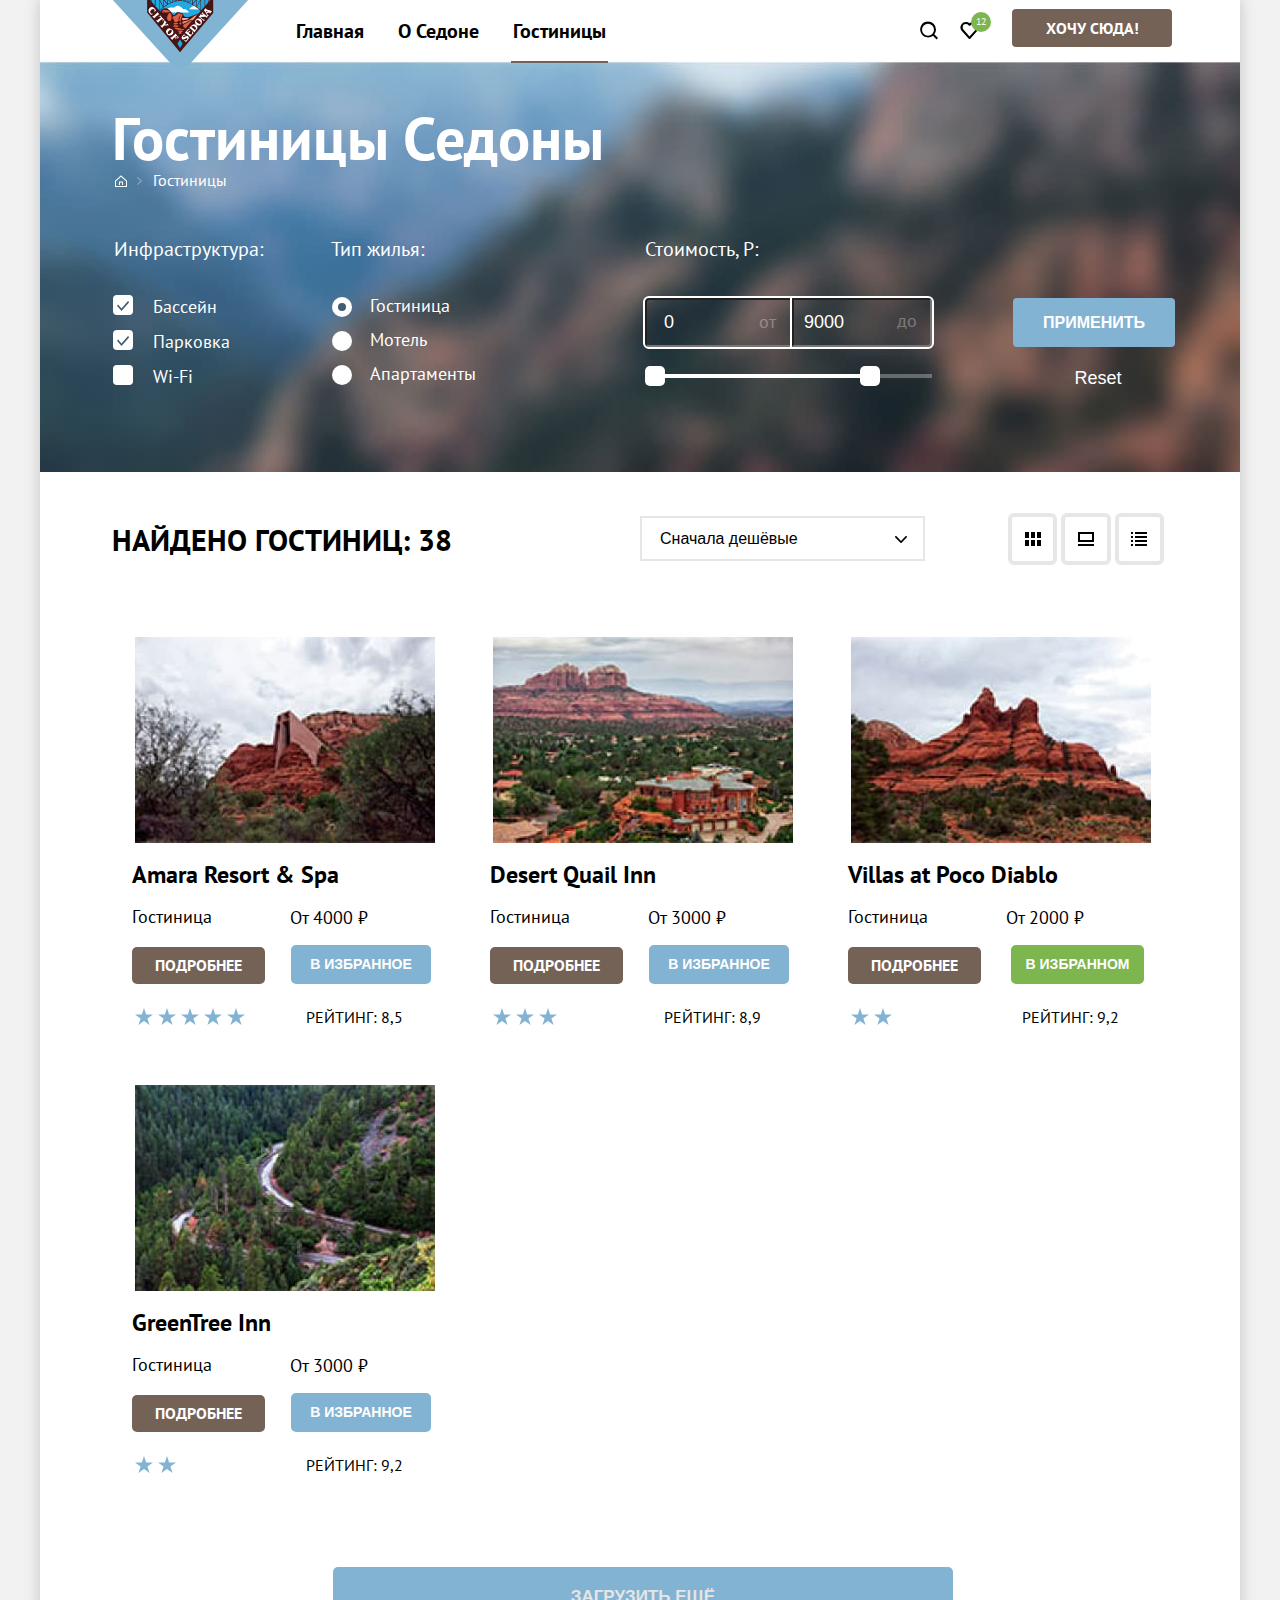
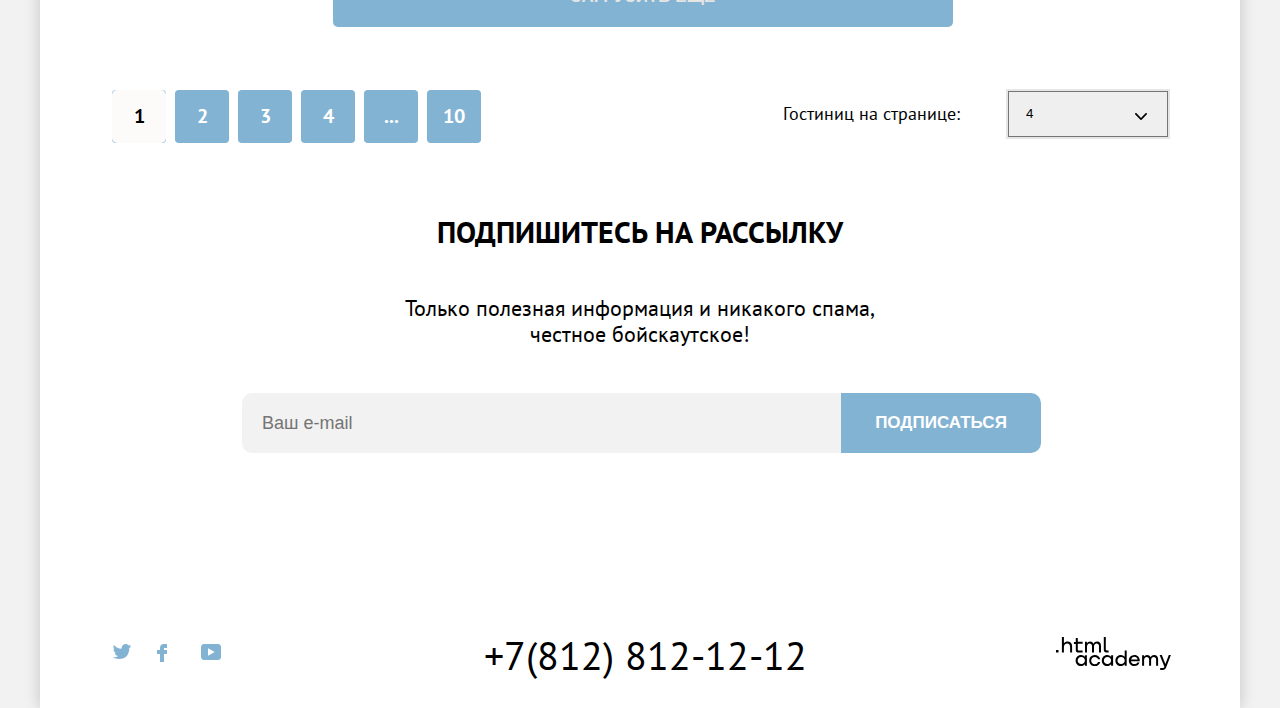
==== commit 61beff75: "Финал" ====
--- a/catalog.html
+++ b/catalog.html
@@ -4,7 +4,7 @@
     <meta charset="utf-8" />
     <title>Город Sedona</title>
     <link rel="stylesheet" href="./styles/styles.css" />
-    <link rel="shortcut icon" type="image/png" href="favicon.png" />
+    <link rel="shortcut icon" type="image/png" href="favicon.ico" />
   </head>
   <body>
     <div class="wrapper shadow-wrapper">
@@ -75,9 +75,9 @@
         <header class="inner-header">
           <div class="catalog-wrapper">
             <h2 class="hotels-sedona-title">Гостиницы Седоны</h2>
-            <ul class="breadcrumps">
-              <li class="breadcrumps-item" tabindex="1">
-                <a class="breadcrumps-home" href="index.html"
+            <ul class="breadcrumbs">
+              <li class="breadcrumbs-item" tabindex="1">
+                <a class="breadcrumbs-home" href="index.html"
                   ><svg
                     width="12"
                     height="12"
@@ -95,8 +95,8 @@
                 </a>
               </li>
 
-              <li class="breadcrumps-item" tabindex="1">
-                <a class="breadcrumps-link">Гостиницы</a>
+              <li class="breadcrumbs-item" tabindex="1">
+                <a class="breadcrumbs-link">Гостиницы</a>
                 <span class="arrow"></span>
               </li>
             </ul>
@@ -235,9 +235,9 @@
         </header>
         <div class="catalog-wrapper">
           <section class="hotels-list">
-            <h2 class="visually-hidden">Список гостиниц Седоны</h2>
+            <h2 class="visually-hidden">Список гостиниц Седоны.</h2>
             <div class="hotels-searching">
-              <p class="searching-resulst">Найдено гостиниц: 38</p>
+              <p class="searching-results">Найдено гостиниц: 38</p>
             </div>
             <div class="hotels-price-selector">
               <select class="price-selector">
@@ -245,6 +245,7 @@
                 <option value="price popular">Сначала популярные</option>
                 <option value="price expensive">Сначала дорогие</option>
               </select>
+              <span class="price-arrow"></span>
             </div>
 
             <ul class="hotels-icon">
@@ -262,7 +263,7 @@
                       fill="#000"
                     />
                   </svg>
-                  <span class="visually-hidden">Показать список</span>
+                  <span class="visually-hidden">Показать список.</span>
                 </a>
               </li>
               <li class="searching-buttons-hotels hotels-cards-position">
@@ -279,7 +280,7 @@
                       fill="#000"
                     />
                   </svg>
-                  <span class="visually-hidden">Показать список</span>
+                  <span class="visually-hidden">Показать список.</span>
                 </a>
               </li>
               <li class="searching-buttons-hotels hotels-cards-position">
@@ -296,12 +297,11 @@
                       fill="#000"
                     />
                   </svg>
-                  <span class="visually-hidden">Показать карточки</span>
+                  <span class="visually-hidden">Показать карточки.</span>
                 </a>
               </li>
             </ul>
           </section>
-
           <!--КАРТОЧКИ ГОСТИНИЦ-->
           <section class="catalog-hotels">
             <ul class="catalog-cards">
@@ -313,6 +313,7 @@
                     alt="Местность Amara Resort."
                     width="300"
                     height="206"
+                    tabindex="0"
                   />
                   <h3 class="house-card-title">Amara Resort & Spa</h3>
                 </a>
@@ -346,6 +347,7 @@
                     alt="Ранорамный вид Desert Quali Inn."
                     width="300"
                     height="206"
+                    tabindex="0"
                   />
                   <h3 class="house-card-title">Desert Quail Inn</h3>
                 </a>
@@ -378,6 +380,7 @@
                     alt="Фото Villas at Poco Diablo."
                     width="300"
                     height="206"
+                    tabindex="0"
                   />
                   <h3 class="house-card-title">Villas at Poco Diablo</h3>
                 </a>
@@ -405,6 +408,7 @@
                     alt="Фото Villas at Poco Diablo."
                     width="300"
                     height="206"
+                    tabindex="0"
                   />
                   <h3 class="house-card-title">GreenTree Inn</h3>
                 </a>
@@ -437,7 +441,7 @@
           </section>
 
           <section class="paginnation-item">
-            <h3 class="visually-hidden">Пагинация</h3>
+            <h3 class="visually-hidden">Пагинация.</h3>
             <ul class="pagination-pages">
               <li class="pagination-item">
                 <a class="pagination-link buttons pagination-current"
@@ -480,12 +484,12 @@
                 <option>1</option>
                 <option>2</option>
                 <option>3</option>
-                <option>4</option>
+                <option selected>4</option>
               </select>
             </div>
           </section>
           <section class="second-sub">
-            <h3 class="visually-hidden">Переключатель страниц</h3>
+            <h3 class="visually-hidden">Переключатель страниц.</h3>
             <p class="second-sub-title">ПОДПИШИТЕСЬ НА РАССЫЛКУ</p>
             <p class="sedona-description-info">
               Только полезная информация и никакого спама,<br />честное
@@ -512,7 +516,7 @@
         </div>
       </main>
       <footer class="page-footer">
-        <ul class="social-list">
+        <ul class="social-list social-list-catalog">
           <li class="social-item">
             <a class="social-link" href="https://twitter.com/htmlacademy">
               <svg
@@ -564,12 +568,12 @@
             </a>
           </li>
         </ul>
-        <h2 class="phone">
+        <h2 class="phone phone-catalog">
           <a class="phone" href="tel:7(812)8121212">+7(812) 812-12-12</a>
         </h2>
         <p class="logo-acadamy" tabindex="0">
           <svg
-            class="htmlAcademy-logo"
+            class="html-Academy-logo"
             width="115"
             height="34"
             fill="none"
--- a/styles/styles.css
+++ b/styles/styles.css
@@ -15,15 +15,14 @@
 html {
   height: 100%;
 }
-
 body {
-  min-width: 1280px;
+  max-width: 1280px;
   display: flex;
   flex-direction: column;
   margin: 0 auto;
   height: 100%;
   font-family: "PT Sans", sans-serif;
-  font-style: 400;
+  font-weight: 400;
   font-size: 18px;
   line-height: 21px;
   text-align: center;
@@ -57,14 +56,16 @@
 }
 /*========================ШАПКА==============================================*/
 .navigation {
+  position: relative;
   margin: 0;
   padding: 0;
   display: flex;
   font-weight: 700;
   font-size: 20px;
   line-height: 26px;
-}
-
+  margin-bottom: 1px;
+  z-index: 1;
+}
 .navigation-list {
   display: flex;
   flex-wrap: wrap;
@@ -97,7 +98,7 @@
   margin: auto;
   color: #000000;
   text-decoration: none;
-  padding: 20px 17px 20px 17px;
+  padding: 21px 17px 18px 17px;
 }
 .navigation-link:hover {
   color: #756257;
@@ -151,7 +152,7 @@
 }
 .current-link::before {
   position: absolute;
-  top: 60px;
+  top: 62px;
   right: 16px;
   left: 16px;
   height: 0px;
@@ -174,13 +175,13 @@
 .likes-circle {
   width: 20px;
   height: 20px;
-  background-image: url(../images/green-circle.png);
+  color: rgb(255, 255, 255);
+  background-image: url(../images/svg-green-circle.svg);
   background-repeat: no-repeat;
   font-size: 10px;
   line-height: 20px;
   font-weight: 400;
   text-align: center;
-  color: rgb(255, 255, 255);
   padding: 0;
   margin: 0;
   position: absolute;
@@ -200,6 +201,7 @@
   text-decoration: none;
   font-size: 16px;
   line-height: 21px;
+  font-weight: 700;
   text-transform: uppercase;
   color: rgb(255, 255, 255);
   border: none;
@@ -240,28 +242,39 @@
 .cold-light12 {
   background-color: rgba(131, 179, 211, 0.2);
 }
-/*             СТИЛИЗАЦИЯ HEADER                                                */
-
-/*                     СТИЛИЗАЦИЯ MAIN                                       */
-/*                   Вступительная картинка WELCOME SEDONA                                            */
 .main-logo {
-  margin: 0;
-  padding: 0;
-  height: 485px;
-  background: rgb(226, 200, 200);
+  position: relative;
+  margin: 0;
+  padding: 0;
+  min-width: 1200px;
+  min-height: 485px;
+  background: #f2f2f2f2;
   background-image: url(../images/background-index.jpg);
+  background-repeat: no-repeat;
   margin-bottom: 65px;
+  background-size: cover;
+}
+.title-bottom-pic {
+  position: absolute;
+  background-image: url(../images/svg-bottom-welcom.svg);
+  height: 57px;
+  top: 428px;
+  right: 0;
+  left: 0;
+  bottom: 1px;
 }
 .main-logo-title {
   margin: 0;
   padding: 0;
 }
 .title-logo-sedona {
-  padding-top: 55px;
-  padding-bottom: 21px;
-}
-
-/*             НЕБОЛЬШОЕ ОПИСАНИЕ ГОРОДА                               */
+  position: absolute;
+  background-image: url(../images/svg-welcome.svg);
+  width: 458px;
+  height: 352px;
+  top: 53px;
+  left: 372px;
+}
 .sedona-description-title {
   min-height: auto;
   font-size: 30px;
@@ -270,14 +283,12 @@
   font-weight: 700;
   margin-bottom: 40px;
 }
-/*                      ПРИЧИНЫ ПОЕЗДКИ В ГОРОД(ТЕСТОВОЕ)                 */
 .sedona-description-benefits {
   font-size: 22px;
   text-transform: none;
   font-weight: 400;
   margin-bottom: 86px;
 }
-/*                     РАЗБИВКА НА БЛОКИ(ПРИЧИНЫ ПОЕЗДКИ В СЕДОНУ)     */
 .couses {
   height: auto;
 }
@@ -289,8 +300,6 @@
   padding: 0;
   display: flex;
 }
-
-/*              Первое декорирование                        */
 .sedona-city-couses {
   margin-right: 0;
   width: 100%;
@@ -308,10 +317,8 @@
   margin: 0;
   padding: 0;
 }
-/*                       Текстовые вставки N1                            */
 .suggestions {
   display: flex;
-  justify-content: space-between;
   min-height: 384px;
   margin: 0;
   padding: 0;
@@ -346,7 +353,6 @@
   margin: 0;
   line-height: px;
 }
-
 .sedona-couses-title {
   font-size: 24px;
   line-height: 28px;
@@ -356,7 +362,6 @@
   font-weight: 700;
   text-transform: uppercase;
 }
-
 .description-true {
   font-size: 18px;
   line-height: 21px;
@@ -364,11 +369,9 @@
   margin-bottom: 30px;
   font-weight: 400;
 }
-/*                           Первый список                            */
 .first-list {
   margin: 0 auto;
 }
-
 .suggestions-image {
   margin: 0;
 }
@@ -384,7 +387,6 @@
 .big-suggestions-2 {
   padding: top 0;
 }
-
 .suggest-description {
   size: 18px;
   line-height: 21px;
@@ -403,15 +405,13 @@
 .second-list {
   margin-bottom: 61px;
 }
-.deskription-2 {
+.description-2 {
   margin-top: 30px;
   margin-bottom: 35x;
 }
-/*                 ПОИСК ОТЕЛЕЙ                    */
-
 .searching {
   margin: 0 auto;
-  margin-bottom: 92px;
+  margin-bottom: 87px;
 }
 .searching-hotel-sedona {
   margin-top: 0px;
@@ -420,8 +420,6 @@
   text-transform: uppercase;
   font-weight: 700;
 }
-
-/*                 ПОДПИСКА НА РАССЫЛКУ                     */
 .subscribtion {
   min-height: 411px;
   background: rgb(226, 200, 200);
@@ -434,8 +432,8 @@
   color: rgb(255, 255, 255);
   text-align: center;
   margin-bottom: 5px;
-}
-
+  background-size: cover;
+}
 .subscribe-main {
   padding-top: 94px;
   font-size: 30px;
@@ -443,6 +441,7 @@
   line-height: 36px;
 }
 .sedona-description-info {
+  min-height: 52px;
   font-size: 22px;
   line-height: 26px;
   font-style: normal;
@@ -502,13 +501,13 @@
   margin: 0 auto;
   width: auto;
   padding-left: 130px;
-  margin-bottom: 140px;
+  margin-bottom: 147px;
 }
 .mail-form {
   border: none;
   border-top-left-radius: 10px;
   border-bottom-left-radius: 10px;
-  width: 603px;
+  width: 599px;
   padding: 10px 20px;
   font-size: 18px;
   line-height: 26px;
@@ -524,7 +523,6 @@
 .mail-form:focus {
   outline: 3px solid #83b3d3;
 }
-
 .mail-form:active:invalid {
   outline: 2px solid #ff5757;
   border-radius: 10px 0px 0px 10px;
@@ -538,12 +536,11 @@
   width: 200px;
   height: 60px;
   border: none;
-  padding-left: 0px;
   border-top-left-radius: 0px;
   border-bottom-left-radius: 0px;
   border-top-right-radius: 10px;
   border-bottom-right-radius: 10px;
-  font-size: 20px;
+  font-size: 17px;
   line-height: 26px;
   font-weight: 700;
   text-transform: uppercase;
@@ -552,17 +549,19 @@
 }
 .subscribe-button:hover {
   border: none;
+  box-sizing: border-box;
 }
 .subscribe-button:focus {
   border: none;
   outline: 3px solid #756257;
   border-radius: 0px 10px 10px 0px;
+  box-sizing: border-box;
 }
 .subscribe-button:active {
-  border: none;
-}
-
-/*                 FOOTER                        */
+  outline: none;
+  box-sizing: border-box;
+  color: rgb(255, 255, 255, 0.3);
+}
 .page-footer {
   display: flex;
 
@@ -590,7 +589,6 @@
 }
 .social-item:focus-within {
   outline: 3px solid #83b3d3;
-
   border-radius: 10px;
 }
 .social-item:nth-child(3n) {
@@ -600,13 +598,11 @@
   display: block;
   position: absolute;
   margin: 0;
-
   fill: #83b3d3;
 }
 .social:hover {
   fill: #68a2ca;
 }
-
 .phone {
   font-size: 40px;
   line-height: 40px;
@@ -638,20 +634,18 @@
   outline: 3px solid #83b3d3;
   border-radius: 10px;
 }
-.htmlAcademy-logo {
+.html-Academy-logo {
   fill: rgb(0, 0, 0);
 }
-.htmlAcademy-logo:hover {
+.html-Academy-logo:hover {
   fill: #756257;
 }
-.htmlAcademy-logo:active {
+.html-Academy-logo:active {
   opacity: 0.3;
 }
-/*====================CATALOG============================*/
 .main-inner {
   flex-grow: 1;
 }
-
 .inner-header {
   display: flex;
   flex-direction: column;
@@ -676,7 +670,7 @@
   text-align: start;
   margin-top: 46px;
 }
-.breadcrumps {
+.breadcrumbs {
   display: flex;
   margin: 0;
   padding: 0;
@@ -686,18 +680,17 @@
   width: 30px;
   margin-bottom: 48px;
 }
-.breadcrumps-item {
+.breadcrumbs-item {
   display: block;
   position: relative;
   list-style-type: none;
   margin-right: 26px;
 }
-
 .arrow {
   background-image: url(../images/svg-arrow-filters.svg);
   background-repeat: no-repeat;
 }
-.breadcrumps-item:after {
+.breadcrumbs-item:after {
   position: absolute;
   top: 7px;
   right: -15px;
@@ -709,20 +702,20 @@
   background-repeat: no-repeat;
   content: "";
 }
-.breadcrumps-item:last-child::after {
+.breadcrumbs-item:last-child::after {
   content: none;
 }
-.breadcrumps-home {
+.breadcrumbs-home {
   display: block;
   margin: 0 auto;
   margin-right: 10px;
   margin: 0;
   padding: 0;
 }
-.breadcrumps-item:hover {
+.breadcrumbs-item:hover {
   opacity: 0.6;
 }
-.breadcrumps-item:focus {
+.breadcrumbs-item:focus {
   outline: 3px solid #83b3d3;
   box-sizing: border-box;
   border-radius: 4px;
@@ -734,7 +727,7 @@
   margin: 0;
   padding: 0;
 }
-.breadcrumps-link {
+.breadcrumbs-link {
   text-decoration: none;
   color: rgb(255, 255, 255);
   display: block;
@@ -743,13 +736,13 @@
   font-size: 16px;
   line-height: 21px;
 }
-.breadcrumps-item:hover {
+.breadcrumbs-item:hover {
   opacity: 0.6;
 }
-.breadcrumps-item:focus {
-  outline: 3px solid #83b3d3;
-}
-.breadcrumps-item:active {
+.breadcrumbs-item:focus {
+  outline: 3px solid #83b3d3;
+}
+.breadcrumbs-item:active {
   opacity: 0.3;
 }
 .hotels-filter {
@@ -783,7 +776,6 @@
 .radio-infrastrukture {
   padding-left: 9px;
 }
-
 .range-scale {
   position: relative;
   width: 287px;
@@ -1069,7 +1061,6 @@
   flex-direction: column;
   padding-top: 59px;
 }
-
 .hotels-cards-position {
   outline: 2px solid #e6e6e6;
 }
@@ -1085,7 +1076,6 @@
   outline: 2px solid #000000;
   border-radius: 4px;
 }
-
 .hotels-searching {
   display: flex;
   font-size: 30px;
@@ -1094,7 +1084,7 @@
   text-transform: uppercase;
   margin-right: 13px;
 }
-.searching-resulst {
+.searching-results {
   min-width: 475px;
   margin: 0;
   padding: 0;
@@ -1103,23 +1093,44 @@
   line-height: 39px;
   font-weight: 700;
   margin-top: 48px;
+  margin-right: 40px;
 }
 .hotels-price-selector {
-  width: 287px;
+  width: 285px;
   border: 2px;
   border-color: #e5e5e5;
-  margin-right: 100px;
+  margin-right: 85px;
 }
 .price-selector {
-  width: 265px;
+  position: relative;
+  width: 285px;
   height: 45px;
   padding: 0;
   margin-top: 44px;
-  font-size: 18px;
+  font-size: 16px;
   line-height: 23px;
   font-weight: 400;
-  text-align: center;
   border: 2px solid #e6e6e6;
+  padding-left: 18px;
+  appearance: none;
+  overflow: hidden;
+  background: url("../images/svg-select-arrow.svg");
+  background-repeat: no-repeat;
+  background-position: 253px 18px;
+}
+.price-selector:hover {
+  border: 2px solid #83b3d3;
+  box-sizing: border-box;
+  border-radius: 4px;
+}
+.price-selector:focus-within {
+  outline: none;
+  border: 2px solid #83b3d3;
+  box-sizing: border-box;
+  border-radius: 4px;
+}
+.price-selector:active {
+  color: rgb(0, 0, 0, 0.3);
 }
 .hotels-list {
   display: flex;
@@ -1130,14 +1141,12 @@
   width: 160px;
   height: 50px;
   margin-top: 43px;
-  margin-left: 25px;
   padding: 0;
 }
 .hotels-search-buttons {
   width: 50px;
   height: 50px;
   margin-right: 8px;
-  border-radius: 4px;
 }
 .searching-buttons-hotels {
   position: relative;
@@ -1146,6 +1155,9 @@
   margin-right: 8px;
   border: none;
   list-style-type: none;
+  border: 2px solid #e6e6e6;
+  box-sizing: border-box;
+  border-radius: 4px;
 }
 .searching-buttons-hotels:focus-within {
   outline: 2px solid #83b3d3;
@@ -1185,24 +1197,24 @@
   list-style: none;
   padding: 20px 20px 30px 20px;
 }
-
 .house-card-image {
   grid-column: 1/-1;
-  margin-bottom: 10px;
+  margin-bottom: 12px;
   object-fit: fill;
 }
 .house-card-image:hover {
   opacity: 0.6;
 }
 .house-card-image:focus {
-  outline: 3px solid #83b3d3;
+  outline: none;
+  border: 3px solid #83b3d3;
+  box-sizing: border-box;
 }
 .house-card-image:active {
   opacity: 0.3;
 }
 .hotels-button {
   margin-top: -2px;
-  margin-left: 4px;
 }
 .hotels-button:hover {
   background-color: #615048;
@@ -1215,11 +1227,12 @@
   min-width: 140px;
   min-height: auto;
   border: none;
-  font-size: 16px;
+  font-size: 14px;
   line-height: 21px;
   font-weight: 700;
   color: rgb(255, 255, 255);
-  margin-left: 19px;
+  margin-left: 14px;
+  margin-top: -4px;
 }
 .card-button.hover {
   background-color: #68a2ca;
@@ -1234,12 +1247,13 @@
 }
 .green-buttos {
   border: none;
-  font-size: 16px;
+  font-size: 14px;
   line-height: 21px;
   font-weight: 700;
   background-color: #7db54f;
   color: rgb(255, 255, 255);
-  margin-left: 21px;
+  margin-left: 18px;
+  margin-top: -4px;
 }
 .green-buttos:hover {
   background-color: #6c9e42;
@@ -1271,6 +1285,7 @@
   padding-right: 50px;
   margin-top: 15px;
   margin-bottom: 0;
+  line-height: 18px;
 }
 .hotel-price {
   grid-column: 2/-1;
@@ -1287,14 +1302,18 @@
   grid-column: 1/1;
   text-align: left;
   margin-top: 21px;
-  margin-left: 6px;
+  margin-left: 3px;
 }
 .hotel-reit {
   margin: 0;
   grid-column: 2/-1;
   text-align: left;
-  margin-top: 18px;
+  margin-top: 20px;
   margin-left: 29px;
+  font-size: 16px;
+  line-height: 20px;
+  font-weight: 400;
+  text-transform: uppercase;
 }
 .pagination-show-more {
   width: 620px;
@@ -1306,7 +1325,7 @@
   text-align: center;
   color: #e5e5e5;
   margin-left: 221px;
-  margin-bottom: 60px;
+  margin-bottom: 63px;
   border: none;
 }
 .pagination-list {
@@ -1316,9 +1335,8 @@
 .paginnation-item {
   display: flex;
   align-items: center;
-  margin-bottom: 56px;
-}
-
+  margin-bottom: 53px;
+}
 .paginnation-item {
   display: flex;
 }
@@ -1334,7 +1352,8 @@
   font-size: 18px;
   line-height: 23px;
   text-align: center;
-  padding-left: 297px;
+  padding-left: 293px;
+  margin-top: -7px;
 }
 .pagination-options {
   width: 160px;
@@ -1342,17 +1361,15 @@
 }
 .pagination-pages {
   display: flex;
-  max-width: 378px;
+  min-width: 378px;
   padding: 0;
   list-style-type: none;
   margin-top: 0px;
 }
 .pagination-item {
-  margin-right: 8px;
-  min-width: 55px;
-  min-height: 55px;
   background: #83b3d3;
   border-radius: 4px;
+  margin-right: 9px;
 }
 .pagination-item:last-child {
   margin: 0;
@@ -1364,13 +1381,17 @@
   font-size: 20px;
   list-style: 26px;
   font-weight: 700;
-  padding: 20px 20px;
+  padding: 10px 7px;
 }
 .pagination-hotels {
   width: 160px;
   height: 46px;
   outline: 2px solid #e6e6e6;
-  padding: 3px 13px;
+  padding: 3px 17px;
+  appearance: none;
+  background-image: url(../images/svg-select-arrow.svg);
+  background-repeat: no-repeat;
+  background-position: 126px 21px;
 }
 .hotels-sedona-big {
   size: 60px;
@@ -1378,23 +1399,24 @@
   color: rgb(255, 255, 255);
 }
 .pagination-buttons {
-  padding: 8px 4px;
-  border-radius: 0;
+  padding: 8px 7px;
+  border-radius: 4;
 }
 .pagination-buttons {
   background-color: #83b3d3;
 }
-.pagination-buttons:hover {
+.pagination-link:hover {
   background-color: #68a2ca;
 }
-.pagination-buttons:focus {
+.pagination-item:focus-within {
   outline: 3px solid #756257;
-  background-color: #68a2ca;
+  box-sizing: border-box;
+  border-radius: 4px;
 }
 .pagination-current {
   background-color: #fdfafa;
   color: #000000;
-  padding: 10px 10px;
+  padding: 8px 7px;
 }
 .second-sub-title {
   font-size: 30px;
@@ -1405,14 +1427,13 @@
 .price {
   size: 18px;
 }
-
 .small-city-subscribe-2 {
   font-size: 30px;
   line-height: 36px;
   font-weight: 700;
   color: rgb(0, 0, 0);
 }
-.five-principes-2 {
+.five-principles-2 {
   font-size: 22px;
   line-height: 26px;
   font-weight: 400;
@@ -1420,6 +1441,13 @@
   margin: 0;
   color: rgb(0, 0, 0);
 }
+.social-list-catalog {
+  padding-left: 61px;
+  margin-right: 73px;
+}
+.phone-catalog {
+  margin-right: 113px;
+}
 .modal-container {
   position: fixed;
   top: 0;
@@ -1429,9 +1457,9 @@
   height: 100%;
   background-color: rgb(242, 242, 242, 0.8);
 }
-.modal-container-close {
+/*.modal-container-close {
   display: none;
-}
+}*/
 .modal {
   width: 715px;
   position: relative;
@@ -1445,7 +1473,6 @@
   flex-direction: column;
   padding: 59px 70px 70px 66px;
 }
-
 .modal-close-button {
   position: absolute;
   padding: 0;
@@ -1476,14 +1503,13 @@
   min-width: 499px;
   text-align: start;
   margin: 0;
-
   font-family: "PT Sans", sans-serif;
   font-size: 30px;
   font-weight: 700;
   line-height: 40px;
   color: #000000;
   text-transform: uppercase;
-  margin-bottom: 57px;
+  margin-bottom: 60px;
 }
 .auth-form {
   display: flex;
@@ -1497,7 +1523,9 @@
   display: flex;
   margin: 0;
 }
-
+.second-field-group {
+  margin-bottom: 42px;
+}
 .field-numb::-webkit-outer-spin-button,
 .field-numb::-webkit-inner-spin-button {
   appearance: none;
@@ -1505,15 +1533,13 @@
   padding: 0;
   border: none;
 }
-.field-numb {
-  width: 47px;
-}
 .modal-text {
   display: block;
-
   text-align: start;
   margin: 0;
-  padding-top: 10px;
+  margin-right: 11px;
+  padding-top: 6px;
+  padding-left: 4px;
   font-size: 18px;
   line-height: 40px;
   font-weight: 700;
@@ -1527,11 +1553,13 @@
 .field {
   width: 420px;
   margin-top: 0;
-  padding-left: 19px;
-  padding-top: 10px;
-  border: none;
-}
-
+  padding-left: 22px;
+  font-size: 16px;
+  line-height: 16px;
+  font-weight: 700;
+  border: none;
+  background-color: #f2f2f2;
+}
 .field:hover {
   background: #e6e6e6;
   border-radius: 4px;
@@ -1546,50 +1574,68 @@
   outline: 2px solid #000000;
   border-radius: 4px;
 }
-
 .date-error {
   display: block;
-  min-height: 20x;
+  min-width: 420px;
+  min-height: 28px;
   margin-top: 0;
   font-size: 16px;
-  line-height: 40px;
+  padding-left: 19px;
+  line-height: 37px;
   font-weight: 400;
   color: #ff5757;
+  margin-bottom: 7px;
 }
 .date-valid {
   color: #333333;
-  padding-left: 50px;
-  margin-bottom: 10px;
-}
-
-.peaple-adult,
-.peaple-child {
+  padding-left: 67px;
+}
+.people-adult,
+.people-child {
   min-width: 155px;
-
   align-items: center;
   padding: 0;
   margin: 0;
-  margin-right: 40px;
-}
-
-.peaple-adult {
-  margin-right: 8px;
-}
-.peaple-child {
+}
+.people-adult {
+  padding-top: 4px;
+  padding-left: 4px;
+}
+.people-child {
   position: relative;
-  min-width: 54px;
+  min-width: 80px;
+  padding-top: 7px;
+  margin-right: 14px;
+}
+.adult-minus {
+  position: absolute;
+  top: 339px;
+  right: 0;
+  bottom: 0;
+  left: 224px;
+  z-index: 1;
 }
 .adult-plus {
-  margin-right: 60px;
+  position: absolute;
+  top: 339px;
+  right: 0;
+  bottom: 0;
+  left: 306px;
+  z-index: 1;
 }
 .field-numb {
-  width: 25px;
-  padding: 7px;
-  height: 32px;
+  position: relative;
+  width: 133px;
+  height: 50px;
   margin-right: 1px;
-  margin-bottom: 40px;
-  align-items: center;
-  border: none;
+  border: none;
+  font-size: 18px;
+  line-height: 18px;
+  font-weight: 700;
+  background-color: #f2f2f2;
+  text-align: center;
+  margin-right: 52px;
+  outline: none;
 }
 .modal-search-button {
   width: 575px;
@@ -1601,11 +1647,30 @@
   line-height: 40px;
   color: rgb(255, 255, 255);
   text-transform: uppercase;
+  margin-left: 3px;
 }
 .button-plus {
-  width: 41px;
-  height: 41px;
-  border: none;
+  width: 50px;
+  height: 50px;
+  border: none;
+  margin-right: 52px;
+  background-color: #f2f2f2;
+}
+.child-minus {
+  position: absolute;
+  top: 339px;
+  right: 0;
+  bottom: 0;
+  left: 511px;
+  z-index: 1;
+}
+.child-plus {
+  position: absolute;
+  top: 339px;
+  right: 0;
+  bottom: 0;
+  left: 594px;
+  z-index: 1;
 }
 .button-plus:focus {
   outline: 3px solid #83b3d3;
@@ -1613,10 +1678,11 @@
   border-radius: 4px;
 }
 .button-minus {
-  width: 45px;
+  width: 50px;
   height: 50px;
   border: none;
-  margin-right: 2px;
+  padding: 5px 14px 0px 15px;
+  background-color: #f2f2f2;
 }
 .button-minus:focus {
   outline: 3px solid #83b3d3;
@@ -1627,13 +1693,13 @@
   padding-top: 6px;
   opacity: 0.3;
 }
-.plus-mines {
+.plus-minus {
   fill: rgb(0, 0, 0, 0.3);
 }
-.plus-mines:hover {
+.plus-minus:hover {
   fill: rgb(0, 0, 0);
 }
-.plus-mines:active {
+.plus-minus:active {
   fill: rgb(0, 0, 0, 0.2);
 }
 .plus {
@@ -1656,6 +1722,10 @@
   border: none;
   padding: 0;
 }
+.modal-date-button:focus {
+  border: none;
+  outline: none;
+}
 .modul-data-icon {
   padding-top: 15px;
   padding-left: 7px;
@@ -1668,12 +1738,15 @@
   padding: 0;
   margin: 0;
   display: block;
+  outline: none;
 }
 .tooltip-icon {
   position: relative;
   width: 25px;
   height: 25px;
   display: block;
+  border: none;
+  outline: none;
 }
 .tooltip-text {
   background-color: #333333;
@@ -1684,15 +1757,15 @@
   font-weight: 400;
   color: #ffffff;
   display: block;
-  width: 256px;
+  width: 216px;
   position: absolute;
   top: 100%;
-  margin-top: 20px;
+  margin-top: 25px;
   transform: translateX(-50%);
-  left: 70%;
+  left: 86%;
   z-index: 1;
   display: none;
-  padding: 16px 20px;
+  padding: 22px 20px;
 }
 .tooltip-toggle:hover + .tooltip-text,
 .tooltip-toggle:focus + .tooltip-text {
@@ -1717,7 +1790,6 @@
   margin-left: auto;
   margin-right: auto;
 }
-
 .form-label-icon {
   padding-right: 16px;
 }
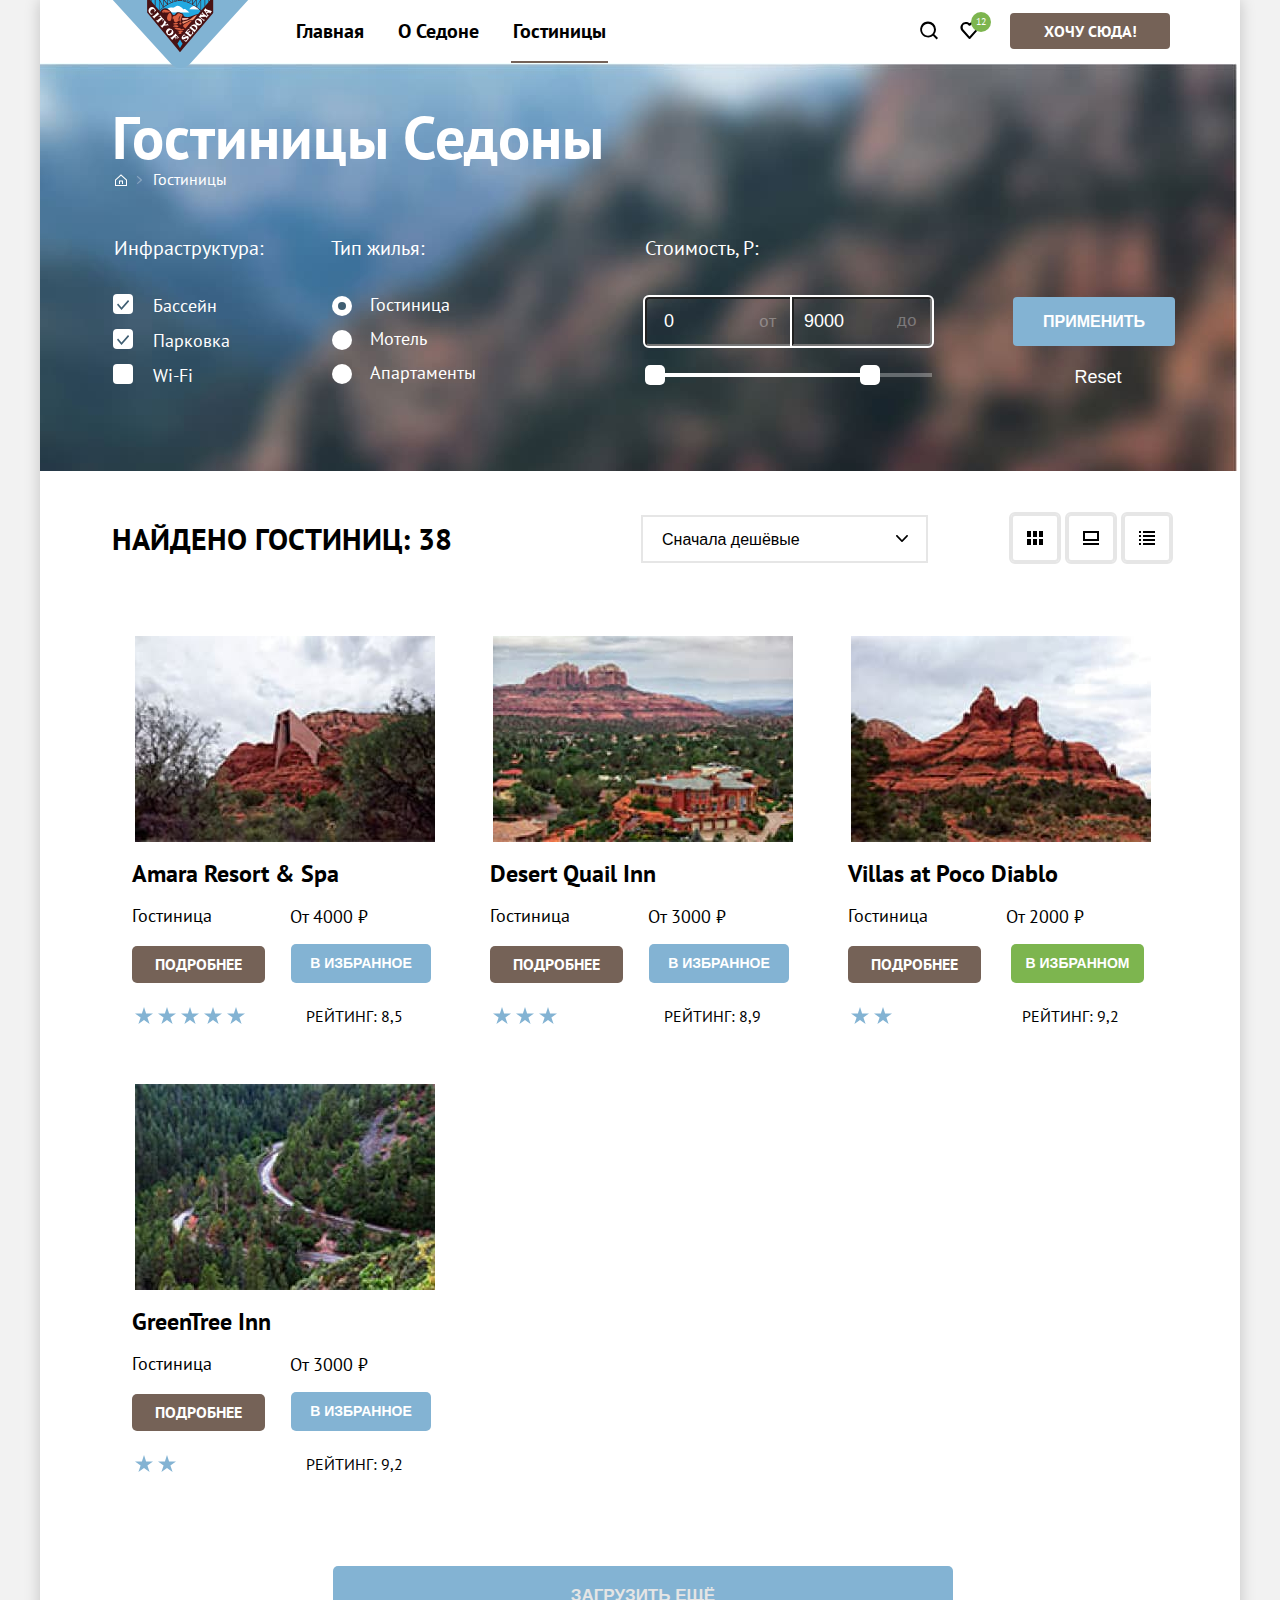
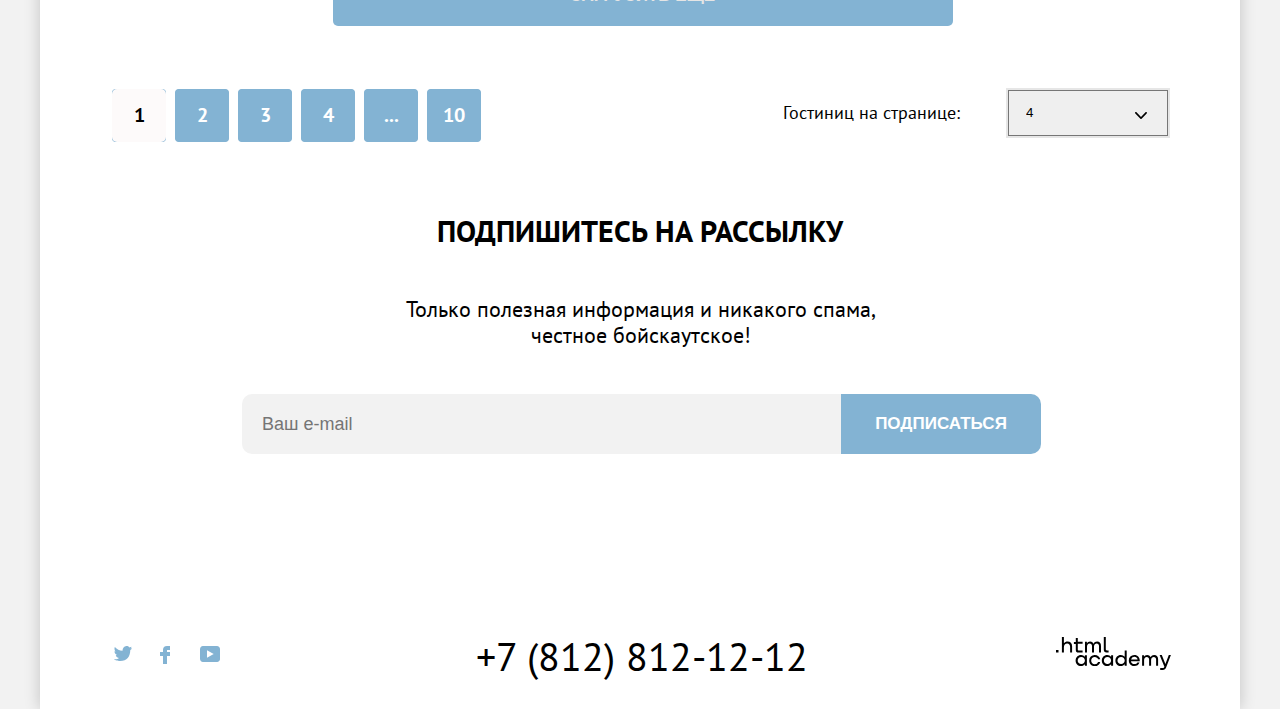
==== commit d48d7d55: "Финал(последняя попытка)" ====
--- a/catalog.html
+++ b/catalog.html
@@ -16,7 +16,7 @@
               src="./images/logo-sedona.svg"
               width="139"
               height="70"
-              alt="Логотип города Седона"
+              alt="Логотип города Седона."
             />
           </a>
 
@@ -34,7 +34,7 @@
           <ul class="navigation-list user-list">
             <li class="navigation-item user-item">
               <a class="navigation-link user-link" href="#"
-                ><span class="visually-hidden">Поиск</span>
+                ><span class="visually-hidden">Поиск.</span>
                 <svg
                   class="navigation-icon"
                   width="20"
@@ -50,7 +50,7 @@
             </li>
             <li class="navigation-item user-item">
               <a class="navigation-link user-link" href="#"
-                ><span class="visually-hidden">Лайки</span
+                ><span class="visually-hidden">Лайки.</span
                 ><svg
                   class="navigation-icon"
                   width="19"
@@ -220,8 +220,8 @@
                   </div>
                   <div class="range-scale">
                     <div class="range-bar">
-                      <button class="range-toggle toggle-min"></button>
-                      <button class="range-toggle toggle-max"></button>
+                      <button class="range-toggle toggle-min" type="button"></button>
+                      <button class="range-toggle toggle-max" type="button"></button>
                     </div>
                   </div>
                 </div>
@@ -309,7 +309,7 @@
                 <a class="housing-card-link" href="hotel.html">
                   <img
                     class="house-card-image"
-                    src="./images/AmaraResort.jpg"
+                    src="./images/amara-resort.jpg"
                     alt="Местность Amara Resort."
                     width="300"
                     height="206"
@@ -324,18 +324,18 @@
                   >Подробнее</a
                 >
                 <button
-                  class="buttons button-coldlight card-buttons"
+                  class="buttons button-coldlight card-buttons" type="button"
                   name="buton"
                 >
                   <span class="active-button">В избранное</span>
                 </button>
 
                 <div class="star-block">
-                  <img class="stars" src="images/Star.svg" alt="рейтинг" />
-                  <img class="stars" src="images/Star.svg" alt="рейтинг" />
-                  <img class="stars" src="images/Star.svg" alt="рейтинг" />
-                  <img class="stars" src="images/Star.svg" alt="рейтинг" />
-                  <img class="stars" src="images/Star.svg" alt="рейтинг" />
+                  <img class="stars" src="images/Star.svg" alt="рейтинг." />
+                  <img class="stars" src="images/Star.svg" alt="рейтинг." />
+                  <img class="stars" src="images/Star.svg" alt="рейтинг." />
+                  <img class="stars" src="images/Star.svg" alt="рейтинг." />
+                  <img class="stars" src="images/Star.svg" alt="рейтинг." />
                 </div>
                 <p class="hotel-reit">Рейтинг: 8,5</p>
               </li>
@@ -343,7 +343,7 @@
                 <a class="housing-card-link" href="hotel.html">
                   <img
                     class="house-card-image"
-                    src="./images/DesertQualiInn.jpg"
+                    src="./images/desert-qualiInn.jpg"
                     alt="Ранорамный вид Desert Quali Inn."
                     width="300"
                     height="206"
@@ -360,15 +360,15 @@
                 >
                 <button
                   class="buttons button-coldlight card-buttons"
-                  name="buton"
+                  name="buton" type="button"
                 >
                   <span class="active-button">В избранное</span>
                 </button>
 
                 <div class="star-block">
-                  <img class="stars" src="images/Star.svg" alt="рейтинг" />
-                  <img class="stars" src="images/Star.svg" alt="рейтинг" />
-                  <img class="stars" src="images/Star.svg" alt="рейтинг" />
+                  <img class="stars" src="images/Star.svg" alt="рейтинг." />
+                  <img class="stars" src="images/Star.svg" alt="рейтинг." />
+                  <img class="stars" src="images/Star.svg" alt="рейтинг." />
                 </div>
                 <p class="hotel-reit">Рейтинг: 8,9</p>
               </li>
@@ -376,7 +376,7 @@
                 <a class="housing-card-link" href="hotel.html">
                   <img
                     class="house-card-image"
-                    src="./images/VillasatPocoDiablo.jpg"
+                    src="./images/villasat-poco-diablo.jpg"
                     alt="Фото Villas at Poco Diablo."
                     width="300"
                     height="206"
@@ -390,13 +390,13 @@
                 <a class="buttons buttons-warm hotels-button" href="#"
                   >Подробнее</a
                 >
-                <button class="buttons green-buttos" name="buton">
+                <button class="buttons green-buttos" name="buton" type="button">
                   <span class="active-button">В избранном</span>
                 </button>
 
                 <div class="star-block">
-                  <img class="stars" src="images/Star.svg" alt="рейтинг" />
-                  <img class="stars" src="images/Star.svg" alt="рейтинг" />
+                  <img class="stars" src="images/Star.svg" alt="рейтинг." />
+                  <img class="stars" src="images/Star.svg" alt="рейтинг." />
                 </div>
                 <p class="hotel-reit">Рейтинг: 9,2</p>
               </li>
@@ -404,7 +404,7 @@
                 <a class="housing-card-link" href="hotel.html">
                   <img
                     class="house-card-image"
-                    src="./images/GreenTreeInn.jpg"
+                    src="./images/geen-tree-inn.jpg"
                     alt="Фото Villas at Poco Diablo."
                     width="300"
                     height="206"
@@ -421,13 +421,14 @@
                 <button
                   class="buttons button-coldlight card-buttons"
                   name="buton"
+                  type="button"
                 >
                   <span class="active-button">В избранное</span>
                 </button>
 
                 <div class="star-block">
-                  <img class="stars" src="images/Star.svg" alt="рейтинг" />
-                  <img class="stars" src="images/Star.svg" alt="рейтинг" />
+                  <img class="stars" src="images/Star.svg" alt="рейтинг." />
+                  <img class="stars" src="images/Star.svg" alt="рейтинг." />
                 </div>
                 <p class="hotel-reit">Рейтинг: 9,2</p>
               </li>
@@ -569,7 +570,7 @@
           </li>
         </ul>
         <h2 class="phone phone-catalog">
-          <a class="phone" href="tel:7(812)8121212">+7(812) 812-12-12</a>
+          <a class="phone" href="tel:7(812)8121212">+7 (812) 812-12-12</a>
         </h2>
         <p class="logo-acadamy" tabindex="0">
           <svg
--- a/styles/styles.css
+++ b/styles/styles.css
@@ -122,7 +122,7 @@
 }
 .user-item:last-child {
   width: 160px;
-  padding: 9px 11px 13px 23px;
+  padding: 13px 11px 13px 21px;
 }
 .user-link {
   padding: 30px 20px 30px 20px;
@@ -133,7 +133,7 @@
 }
 .button-header {
   width: 160px;
-  padding: 9px 0px;
+  padding: 8px 0px;
   margin: 0;
   font-size: 16px;
   line-height: 20px;
@@ -176,7 +176,7 @@
   width: 20px;
   height: 20px;
   color: rgb(255, 255, 255);
-  background-image: url(../images/svg-green-circle.svg);
+  background-image: url("../images/svg-green-circle.svg");
   background-repeat: no-repeat;
   font-size: 10px;
   line-height: 20px;
@@ -248,32 +248,24 @@
   padding: 0;
   min-width: 1200px;
   min-height: 485px;
-  background: #f2f2f2f2;
-  background-image: url(../images/background-index.jpg);
+  background: #333333;
+  background-image: url("../images/background-index.jpg");
   background-repeat: no-repeat;
-  margin-bottom: 65px;
+  margin-bottom: 63px;
   background-size: cover;
 }
-.title-bottom-pic {
-  position: absolute;
-  background-image: url(../images/svg-bottom-welcom.svg);
-  height: 57px;
+.main-logo::after {
+  content: url("../images/svg-bottom-welcom.svg");
+  position: absolute;
+  left: 0;
   top: 428px;
-  right: 0;
-  left: 0;
-  bottom: 1px;
 }
 .main-logo-title {
   margin: 0;
   padding: 0;
 }
-.title-logo-sedona {
-  position: absolute;
-  background-image: url(../images/svg-welcome.svg);
-  width: 458px;
-  height: 352px;
-  top: 53px;
-  left: 372px;
+.title-logo-image {
+  padding-top: 51px;
 }
 .sedona-description-title {
   min-height: auto;
@@ -331,25 +323,25 @@
   list-style-type: none;
 }
 .house-item {
-  background-image: url(../images/image-house.svg);
+  background-image: url("../images/image-house.svg");
   background-repeat: no-repeat;
   background-position-x: 163px;
   background-position-y: 89px;
 }
 .food-item {
-  background-image: url(../images/image-food.svg);
+  background-image: url("../images/image-food.svg");
   background-repeat: no-repeat;
   background-position-x: 163px;
   background-position-y: 89px;
 }
 .gifts-item {
-  background-image: url(../images/image-gifts.svg);
+  background-image: url("../images/image-gifts.svg");
   background-repeat: no-repeat;
   background-position-x: 163px;
   background-position-y: 89px;
 }
 .suggestions-item-2 {
-  padding: 96px 80px 108px 76px;
+  padding: 98px 80px 108px 81px;
   margin: 0;
   line-height: px;
 }
@@ -416,14 +408,14 @@
 .searching-hotel-sedona {
   margin-top: 0px;
   font-size: 30px;
-  line-height: 36px;
+  line-height: 33px;
   text-transform: uppercase;
   font-weight: 700;
 }
 .subscribtion {
   min-height: 411px;
-  background: rgb(226, 200, 200);
-  background-image: url(../images/background-subscribe.jpg);
+  background: #333333;
+  background-image: url("../images/background-subscribe.jpg");
   background-repeat: no-repeat;
   font-size: 30px;
   line-height: 36px;
@@ -431,11 +423,11 @@
   text-align: center;
   color: rgb(255, 255, 255);
   text-align: center;
-  margin-bottom: 5px;
+  margin-bottom: 11px;
   background-size: cover;
 }
 .subscribe-main {
-  padding-top: 94px;
+  padding-top: 99px;
   font-size: 30px;
   font-weight: 700;
   line-height: 36px;
@@ -447,6 +439,7 @@
   font-style: normal;
   text-transform: none;
   margin-bottom: 46px;
+  padding-left: 2px;
 }
 .searching-benefits {
   font-size: 22px;
@@ -455,6 +448,9 @@
   text-transform: none;
   margin-bottom: 55px;
 }
+.best-hotels-search {
+  padding-right: 15px;
+}
 .searching-button-index {
   min-width: 280px;
   min-height: 60px;
@@ -473,6 +469,7 @@
   font-weight: 700;
   text-decoration: none;
   background-color: #756257;
+  padding-bottom: 8px;
 }
 .button-search:hover {
   background: #615048;
@@ -579,20 +576,22 @@
   padding-left: 64px;
   list-style: none;
   align-items: center;
-  margin-right: 68px;
+  margin-right: 61px;
 }
 .social-item {
   outline: none;
   width: 20px;
   height: 20px;
-  padding: 10px 12px;
-}
+  padding: 11px 17px 10px 9px;
+}
+
 .social-item:focus-within {
   outline: 3px solid #83b3d3;
   border-radius: 10px;
 }
 .social-item:nth-child(3n) {
   margin-right: 0;
+  padding-left: 3px;
 }
 .social {
   display: block;
@@ -628,7 +627,7 @@
   width: 115px;
   height: 34px;
   margin-top: 19px;
-  padding: 18px 22px;
+  padding: 17px 21px;
 }
 .logo-acadamy:focus {
   outline: 3px solid #83b3d3;
@@ -650,8 +649,8 @@
   display: flex;
   flex-direction: column;
   flex-wrap: wrap;
-  background: rgb(226, 200, 200);
-  background-image: url(../images/background-filters.jpg);
+  background: #333333;
+  background-image: url("../images/background-filters.jpg");
   background-repeat: no-repeat;
   background-size: cover;
   margin: 0 auto;
@@ -668,7 +667,7 @@
   line-height: 63px;
   color: #ffffff;
   text-align: start;
-  margin-top: 46px;
+  margin-top: 43px;
 }
 .breadcrumbs {
   display: flex;
@@ -687,7 +686,7 @@
   margin-right: 26px;
 }
 .arrow {
-  background-image: url(../images/svg-arrow-filters.svg);
+  background-image: url("../images/svg-arrow-filters.svg");
   background-repeat: no-repeat;
 }
 .breadcrumbs-item:after {
@@ -698,7 +697,7 @@
   height: 8px;
   width: 5px;
   height: 8px;
-  background-image: url(../images/svg-arrow-filters.svg);
+  background-image: url("../images/svg-arrow-filters.svg");
   background-repeat: no-repeat;
   content: "";
 }
@@ -968,7 +967,7 @@
   left: 4px;
   width: 12px;
   height: 10px;
-  background-image: url(../images/svg-checked.svg);
+  background-image: url("../images/svg-checked.svg");
   content: "";
 }
 .control-mark:hover {
@@ -1063,6 +1062,7 @@
 }
 .hotels-cards-position {
   outline: 2px solid #e6e6e6;
+  padding: 1px 22px;
 }
 .hotels-cards-position:hover {
   outline: 2px solid #83b3d3;
@@ -1093,7 +1093,7 @@
   line-height: 39px;
   font-weight: 700;
   margin-top: 48px;
-  margin-right: 40px;
+  margin-right: 41px;
 }
 .hotels-price-selector {
   width: 285px;
@@ -1103,15 +1103,15 @@
 }
 .price-selector {
   position: relative;
-  width: 285px;
-  height: 45px;
+  width: 287px;
+  height: 48px;
   padding: 0;
   margin-top: 44px;
   font-size: 16px;
   line-height: 23px;
   font-weight: 400;
   border: 2px solid #e6e6e6;
-  padding-left: 18px;
+  padding-left: 19px;
   appearance: none;
   overflow: hidden;
   background: url("../images/svg-select-arrow.svg");
@@ -1389,7 +1389,7 @@
   outline: 2px solid #e6e6e6;
   padding: 3px 17px;
   appearance: none;
-  background-image: url(../images/svg-select-arrow.svg);
+  background-image: url("../images/svg-select-arrow.svg");
   background-repeat: no-repeat;
   background-position: 126px 21px;
 }
@@ -1422,7 +1422,7 @@
   font-size: 30px;
   font-weight: 700;
   line-height: 36px;
-  margin-bottom: 45px;
+  margin-bottom: 47px;
 }
 .price {
   size: 18px;
@@ -1442,8 +1442,8 @@
   color: rgb(0, 0, 0);
 }
 .social-list-catalog {
-  padding-left: 61px;
-  margin-right: 73px;
+  padding-left: 65px;
+  margin-right: 61px;
 }
 .phone-catalog {
   margin-right: 113px;
@@ -1457,9 +1457,9 @@
   height: 100%;
   background-color: rgb(242, 242, 242, 0.8);
 }
-/*.modal-container-close {
+.modal-container-close {
   display: none;
-}*/
+}
 .modal {
   width: 715px;
   position: relative;
@@ -1480,12 +1480,13 @@
   right: 72px;
   width: 53px;
   height: 53px;
-  background-color: #ffffff;
-  border: none;
-  background-image: url(../images/svg-close.svg);
+  background-color: #f2f2f2;
+  border: none;
+  background-image: url("../images/svg-close.svg");
   background-repeat: no-repeat;
   background-position: center;
   border-radius: 50%;
+  z-index: 1;
 }
 .modal-close-button:hover {
   background-color: #e6e6e6;
@@ -1520,6 +1521,7 @@
   font-weight: 700;
 }
 .field-group {
+  position: relative;
   display: flex;
   margin: 0;
 }
@@ -1537,12 +1539,12 @@
   display: block;
   text-align: start;
   margin: 0;
-  margin-right: 11px;
   padding-top: 6px;
-  padding-left: 4px;
+  padding-left: 2px;
   font-size: 18px;
   line-height: 40px;
   font-weight: 700;
+  margin-right: 10px;
 }
 .enter {
   width: 155px;
@@ -1553,7 +1555,8 @@
 .field {
   width: 420px;
   margin-top: 0;
-  padding-left: 22px;
+  padding-left: 16px;
+  margin-right: 0px;
   font-size: 16px;
   line-height: 16px;
   font-weight: 700;
@@ -1576,11 +1579,11 @@
 }
 .date-error {
   display: block;
-  min-width: 420px;
+  max-width: 340px;
   min-height: 28px;
   margin-top: 0;
   font-size: 16px;
-  padding-left: 19px;
+  margin-left: 125px;
   line-height: 37px;
   font-weight: 400;
   color: #ff5757;
@@ -1588,7 +1591,7 @@
 }
 .date-valid {
   color: #333333;
-  padding-left: 67px;
+  margin-left: 155px;
 }
 .people-adult,
 .people-child {
@@ -1598,8 +1601,8 @@
   margin: 0;
 }
 .people-adult {
-  padding-top: 4px;
-  padding-left: 4px;
+  padding-top: 7px;
+  padding-left: 3px;
 }
 .people-child {
   position: relative;
@@ -1607,71 +1610,34 @@
   padding-top: 7px;
   margin-right: 14px;
 }
-.adult-minus {
-  position: absolute;
-  top: 339px;
-  right: 0;
-  bottom: 0;
-  left: 224px;
-  z-index: 1;
-}
-.adult-plus {
-  position: absolute;
-  top: 339px;
-  right: 0;
-  bottom: 0;
-  left: 306px;
-  z-index: 1;
+.adult-form-button {
+  display: flex;
+  flex-wrap: wrap;
+  flex-direction: row;
+  width: 150px;
+  margin-right: 56px;
+}
+.child-form {
+  margin-right: 0px;
 }
 .field-numb {
-  position: relative;
-  width: 133px;
-  height: 50px;
-  margin-right: 1px;
+  width: 28px;
+  height: 48px;
   border: none;
   font-size: 18px;
   line-height: 18px;
   font-weight: 700;
   background-color: #f2f2f2;
   text-align: center;
-  margin-right: 52px;
   outline: none;
-}
-.modal-search-button {
-  width: 575px;
-  height: 60px;
-  background: #83b3d3;
-  border-radius: 10px;
-  border: none;
-  font-size: 20px;
-  line-height: 40px;
-  color: rgb(255, 255, 255);
-  text-transform: uppercase;
-  margin-left: 3px;
 }
 .button-plus {
   width: 50px;
   height: 50px;
   border: none;
-  margin-right: 52px;
   background-color: #f2f2f2;
 }
-.child-minus {
-  position: absolute;
-  top: 339px;
-  right: 0;
-  bottom: 0;
-  left: 511px;
-  z-index: 1;
-}
-.child-plus {
-  position: absolute;
-  top: 339px;
-  right: 0;
-  bottom: 0;
-  left: 594px;
-  z-index: 1;
-}
+
 .button-plus:focus {
   outline: 3px solid #83b3d3;
   box-sizing: border-box;
@@ -1683,6 +1649,7 @@
   border: none;
   padding: 5px 14px 0px 15px;
   background-color: #f2f2f2;
+  z-index: 1;
 }
 .button-minus:focus {
   outline: 3px solid #83b3d3;
@@ -1713,14 +1680,15 @@
 }
 .modal-date-button {
   position: absolute;
-  width: 50px;
-  height: 50px;
-  right: 70px;
-  background-image: url(../images/svg-date-buton.svg);
+  width: 53px;
+  height: 45px;
+  right: 0;
+  background-image: url("../images/svg-date-buton.svg");
   background-repeat: no-repeat;
-  background-position: 17px 24px;
-  border: none;
-  padding: 0;
+  background-position: 17px 20px;
+  border: none;
+  padding: 0;
+  z-index: 1;
 }
 .modal-date-button:focus {
   border: none;
@@ -1758,14 +1726,15 @@
   color: #ffffff;
   display: block;
   width: 216px;
+  min-height: 143px;
   position: absolute;
   top: 100%;
-  margin-top: 25px;
+  margin-top: 23px;
   transform: translateX(-50%);
-  left: 86%;
+  left: 62%;
   z-index: 1;
   display: none;
-  padding: 22px 20px;
+  padding: 18px 20px;
 }
 .tooltip-toggle:hover + .tooltip-text,
 .tooltip-toggle:focus + .tooltip-text {
@@ -1801,3 +1770,30 @@
   color: #e5e5e5;
   font-size: 12px;
 }
+.modal-search-button {
+  width: 575px;
+  height: 60px;
+  background: #83b3d3;
+  border-radius: 10px;
+  border: none;
+  font-size: 20px;
+  line-height: 40px;
+  color: rgb(255, 255, 255);
+  text-transform: uppercase;
+  margin-left: 3px;
+}
+.modal-search-button:hover {
+  background: #68a2ca;
+  border-radius: 10px;
+}
+.modal-search-button:focus {
+  outline: none;
+  background: #68a2ca;
+  border: 3px solid #756257;
+  border-radius: 10px;
+}
+.modal-search-button:active {
+  background: #68a2ca;
+  border-radius: 10px;
+  color: rgb(255, 255, 255, 0.3);
+}
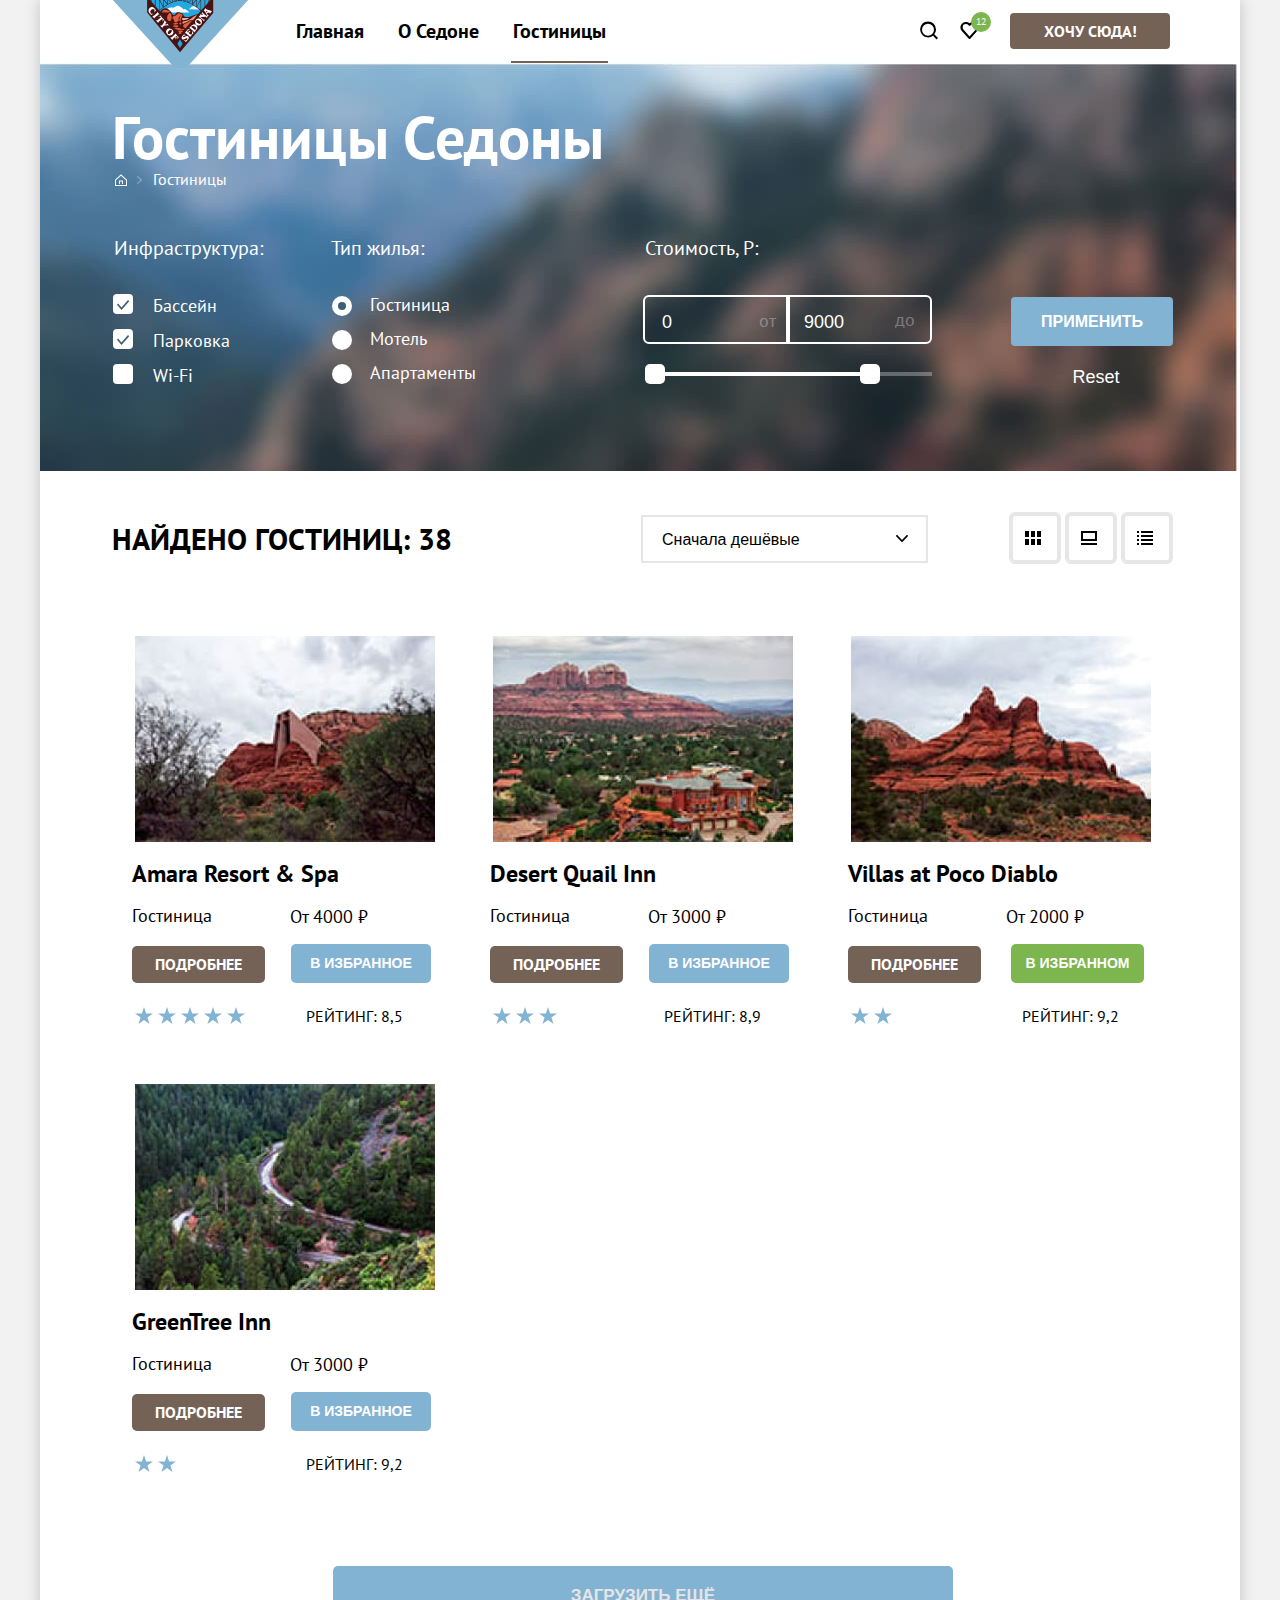
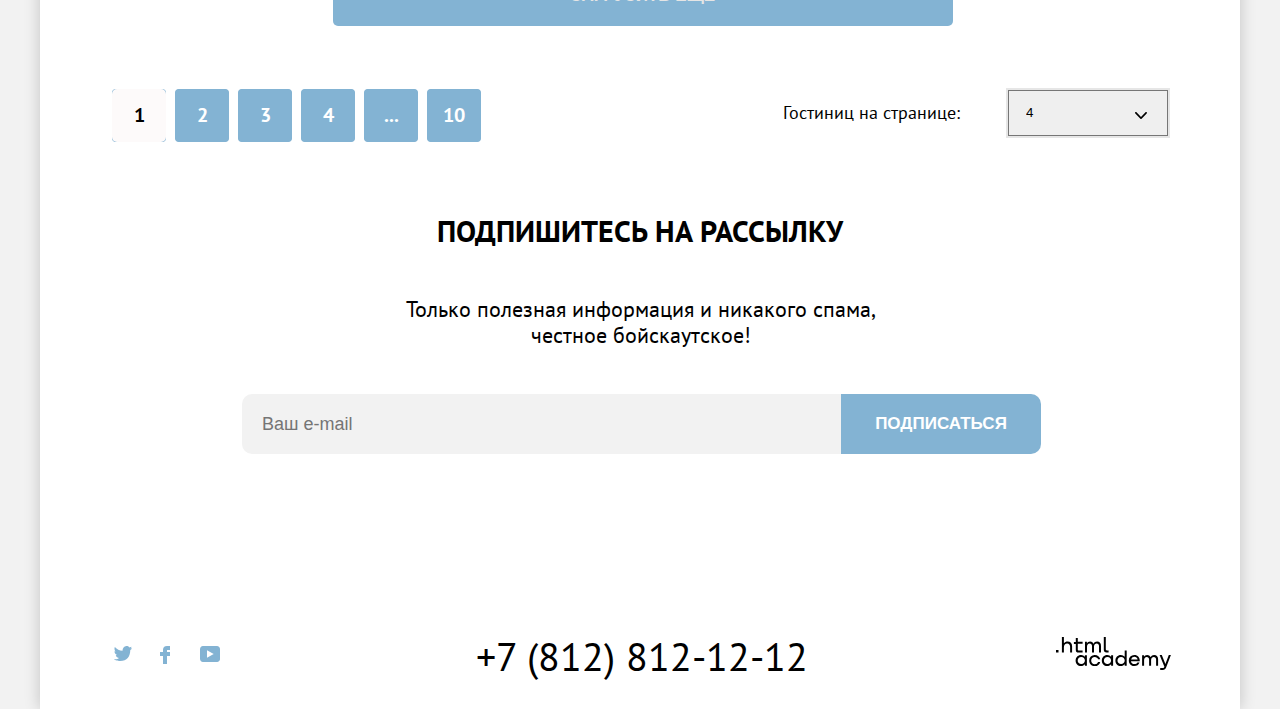
==== commit c6138377: "Финал(последняя попытка)." ====
--- a/catalog.html
+++ b/catalog.html
@@ -107,7 +107,7 @@
             >
               <fieldset class="hotels-filter-group">
                 <legend class="filter-infrastructure">Инфраструктура:</legend>
-                <ul class="services-list-1">
+                <ul class="services-list-first">
                   <li class="services-item">
                     <label class="infrastructure">
                       <input
@@ -149,7 +149,7 @@
                 <legend class="filter-infrastructure radio-infrastukture">
                   Тип жилья:
                 </legend>
-                <ul class="services-list-1">
+                <ul class="services-list-first">
                   <li class="services-item radio-item">
                     <label class="infrastructure">
                       <input
@@ -193,7 +193,7 @@
                   </li>
                 </ul>
               </fieldset>
-              <fieldset class="hotels-filter-group hotels-filter-group-2">
+              <fieldset class="hotels-filter-group hotels-filter-group-second">
                 <legend class="filter-infrastructure price-filter">
                   Стоимость, Р:
                 </legend>
@@ -220,8 +220,14 @@
                   </div>
                   <div class="range-scale">
                     <div class="range-bar">
-                      <button class="range-toggle toggle-min" type="button"></button>
-                      <button class="range-toggle toggle-max" type="button"></button>
+                      <button
+                        class="range-toggle toggle-min"
+                        type="button"
+                      ></button>
+                      <button
+                        class="range-toggle toggle-max"
+                        type="button"
+                      ></button>
                     </div>
                   </div>
                 </div>
@@ -324,7 +330,8 @@
                   >Подробнее</a
                 >
                 <button
-                  class="buttons button-coldlight card-buttons" type="button"
+                  class="buttons button-coldlight card-buttons"
+                  type="button"
                   name="buton"
                 >
                   <span class="active-button">В избранное</span>
@@ -360,7 +367,8 @@
                 >
                 <button
                   class="buttons button-coldlight card-buttons"
-                  name="buton" type="button"
+                  name="buton"
+                  type="button"
                 >
                   <span class="active-button">В избранное</span>
                 </button>
--- a/styles/styles.css
+++ b/styles/styles.css
@@ -340,7 +340,7 @@
   background-position-x: 163px;
   background-position-y: 89px;
 }
-.suggestions-item-2 {
+.suggestions-item-second {
   padding: 98px 80px 108px 81px;
   margin: 0;
   line-height: px;
@@ -376,7 +376,7 @@
   margin-bottom: 18px;
   text-transform: uppercase;
 }
-.big-suggestions-2 {
+.big-suggestions-second {
   padding: top 0;
 }
 .suggest-description {
@@ -386,7 +386,7 @@
   margin: 0;
   margin-bottom: 30px;
 }
-.suggest-description-2 {
+.suggest-description-second {
   margin-top: 50px;
   color: #e5e5e5;
 }
@@ -397,7 +397,7 @@
 .second-list {
   margin-bottom: 61px;
 }
-.description-2 {
+.description-second {
   margin-top: 30px;
   margin-bottom: 35x;
 }
@@ -760,7 +760,7 @@
 .radio-filters-group {
   margin-right: 169px;
 }
-.hotels-filter-group-2 {
+.hotels-filter-group-second {
   max-width: 306px;
   min-height: auto;
   margin-right: 61px;
@@ -847,6 +847,7 @@
   border: none;
 }
 .range-input {
+  border: none;
   background-color: transparent;
   width: 124px;
   height: 43px;
@@ -876,17 +877,22 @@
 .min-range {
   border-top-right-radius: 0px;
   border-bottom-right-radius: 0px;
+  height: 38px;
+  padding-top: 6px;
   padding-left: 17px;
 }
 .max-range {
   border-top-left-radius: 0px;
   border-bottom-left-radius: 0px;
+  height: 38px;
+  padding-top: 6px;
+  padding-left: 16px;
 }
 .catalog-filter-label {
   display: flex;
   margin: 0;
   padding: 0;
-  margin-bottom: 27px;
+  margin-bottom: 30px;
 }
 .place-min {
   position: relative;
@@ -933,7 +939,7 @@
   outline: none;
   opacity: 0.3;
 }
-.services-list-1 {
+.services-list-first {
   display: flex;
   flex-direction: column;
   margin: 0;
@@ -942,7 +948,7 @@
   list-style-type: none;
   margin-bottom: 10px;
 }
-.services-list-2 {
+.services-list-second {
   margin-left: 100px;
 }
 .infrastructure {
@@ -1167,7 +1173,7 @@
 .svg-hotels {
   position: absolute;
   top: 0;
-  right: 0;
+  right: 4px;
   bottom: 0;
   left: 0;
   margin: auto;
@@ -1427,13 +1433,13 @@
 .price {
   size: 18px;
 }
-.small-city-subscribe-2 {
+.small-city-subscribe-second {
   font-size: 30px;
   line-height: 36px;
   font-weight: 700;
   color: rgb(0, 0, 0);
 }
-.five-principles-2 {
+.five-principles-second {
   font-size: 22px;
   line-height: 26px;
   font-weight: 400;
